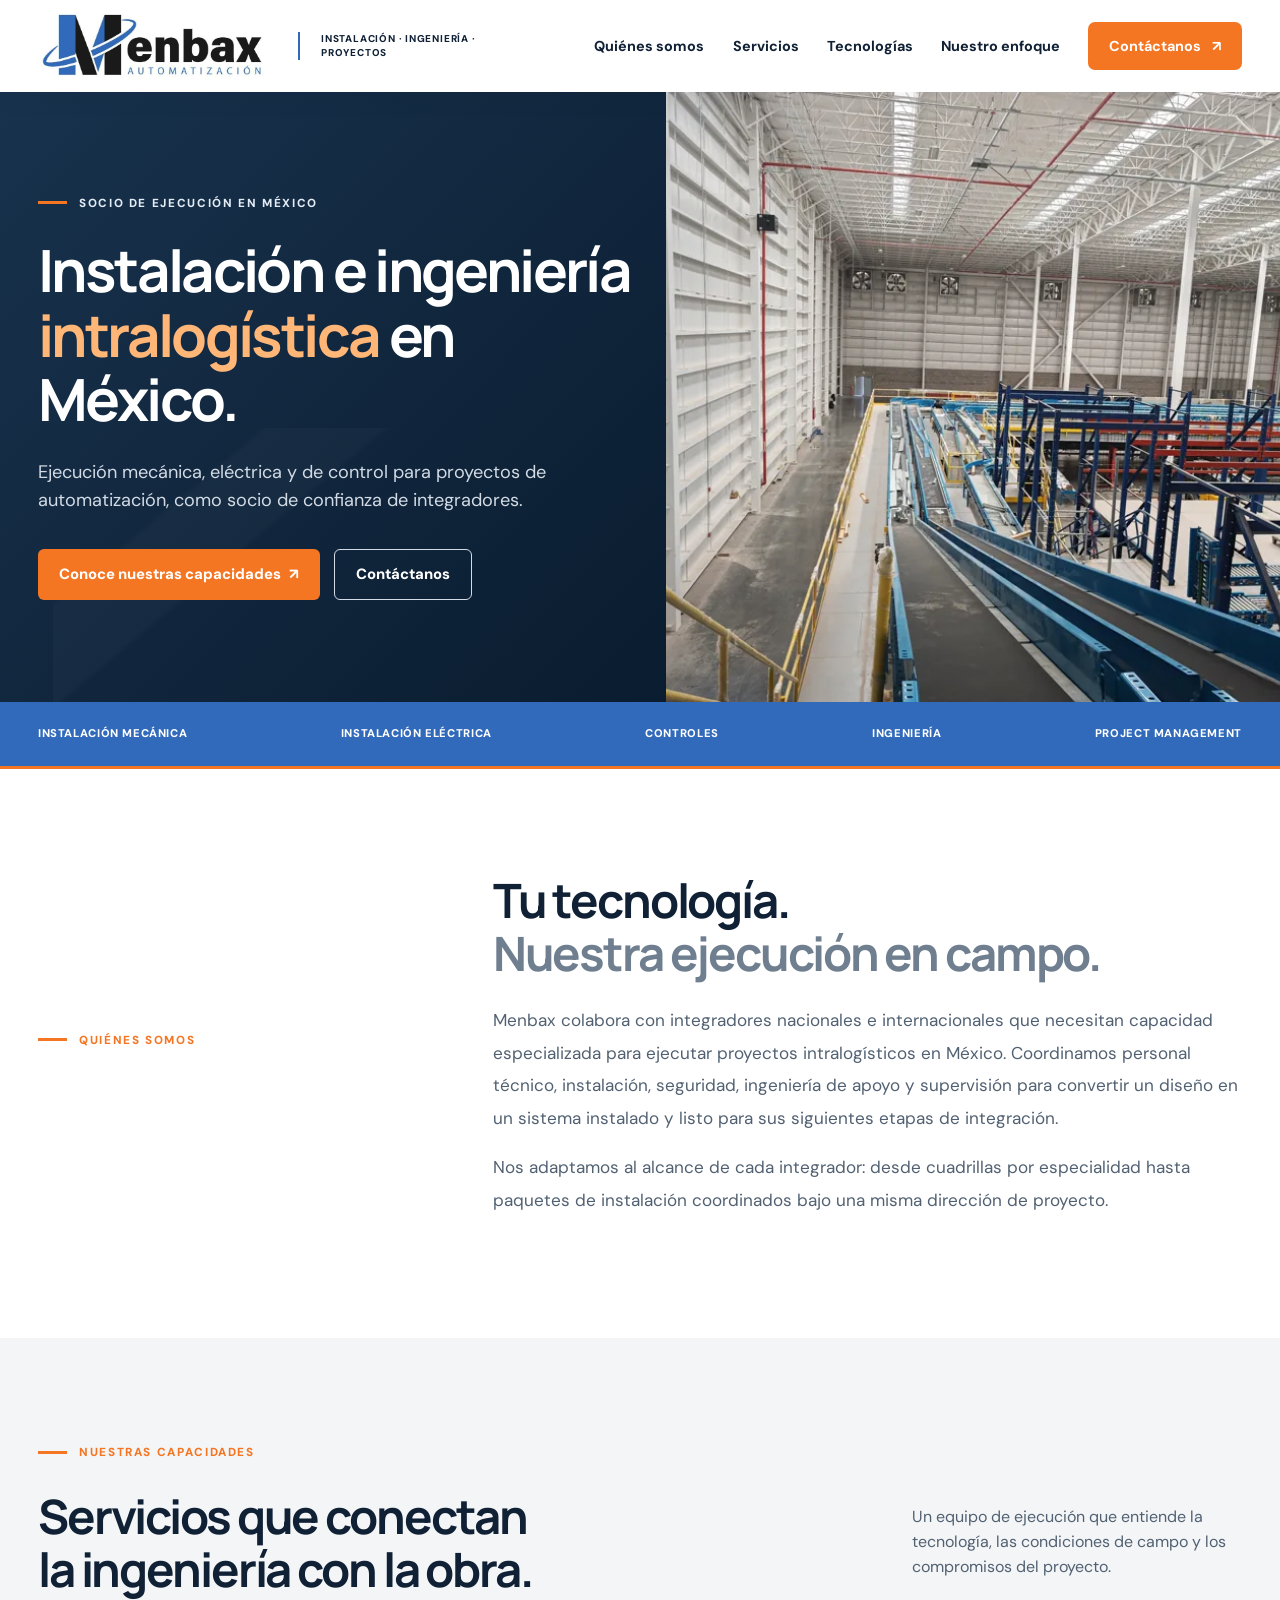
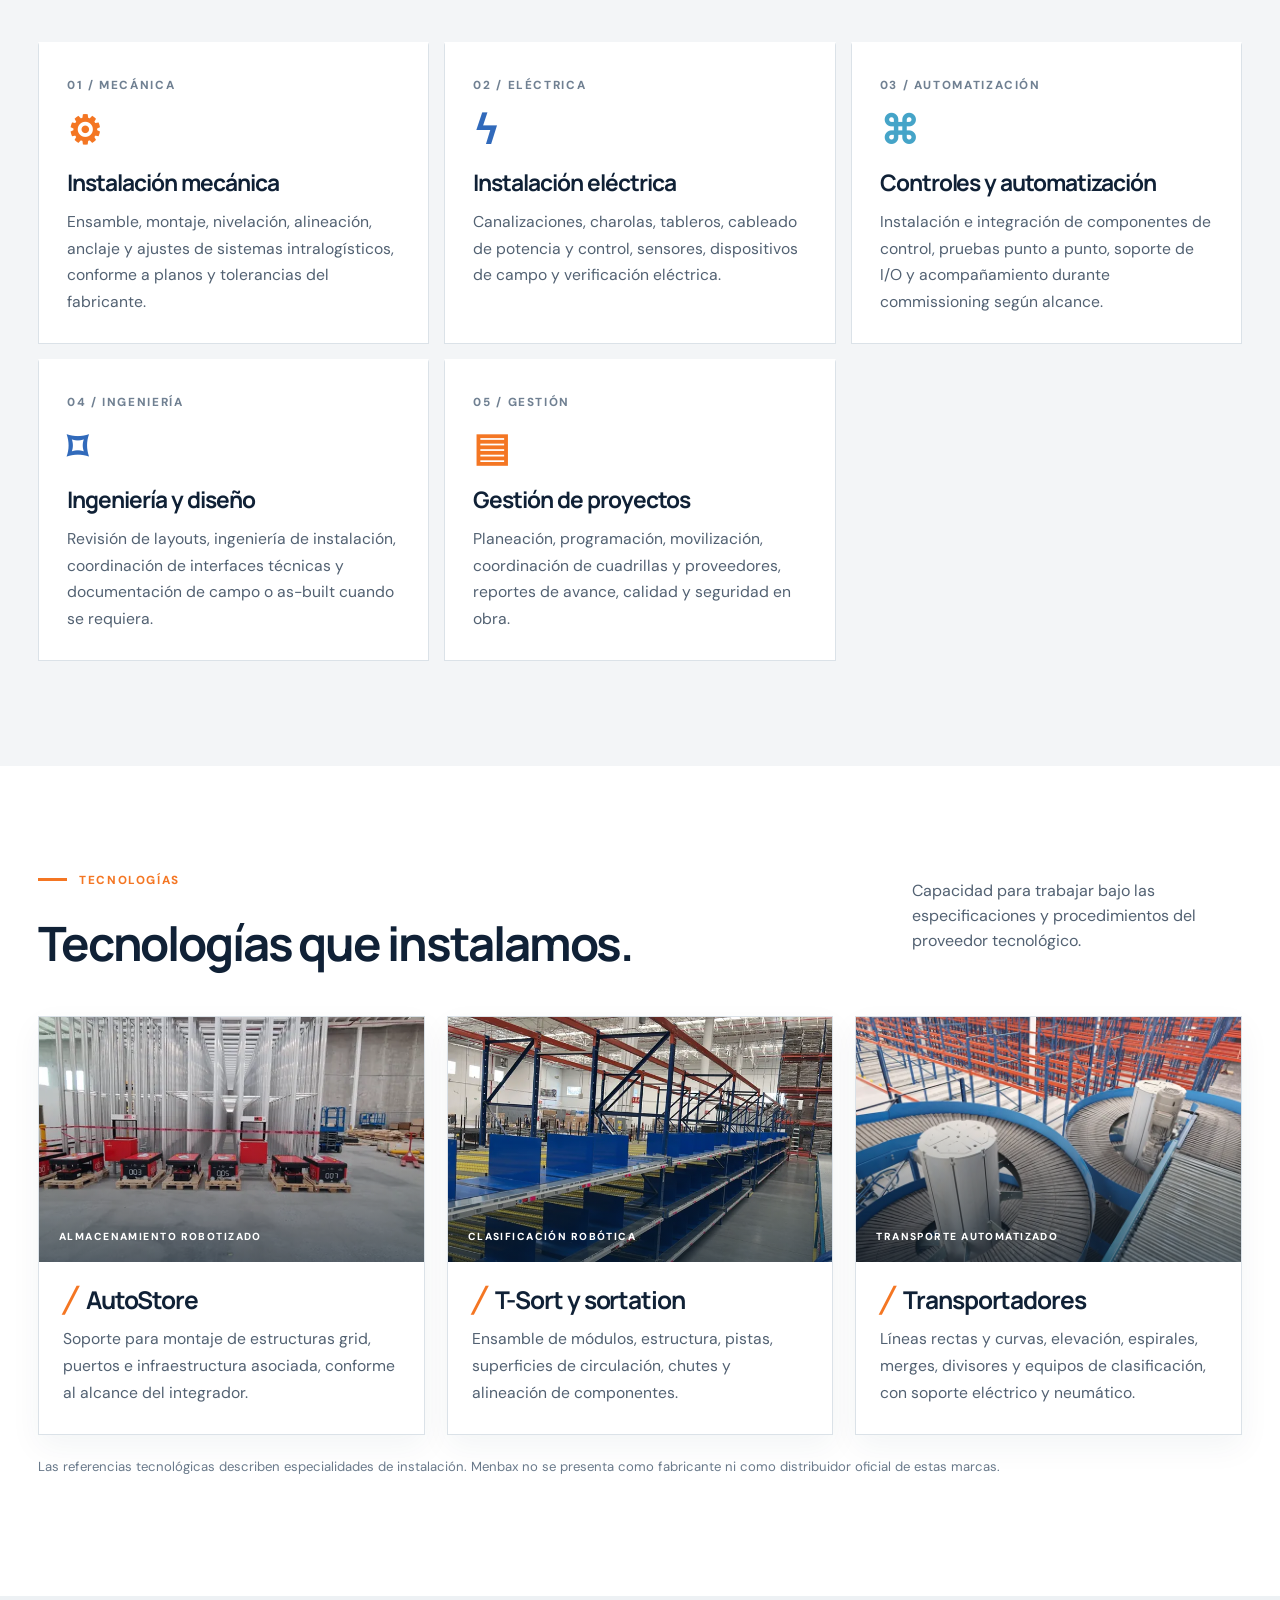
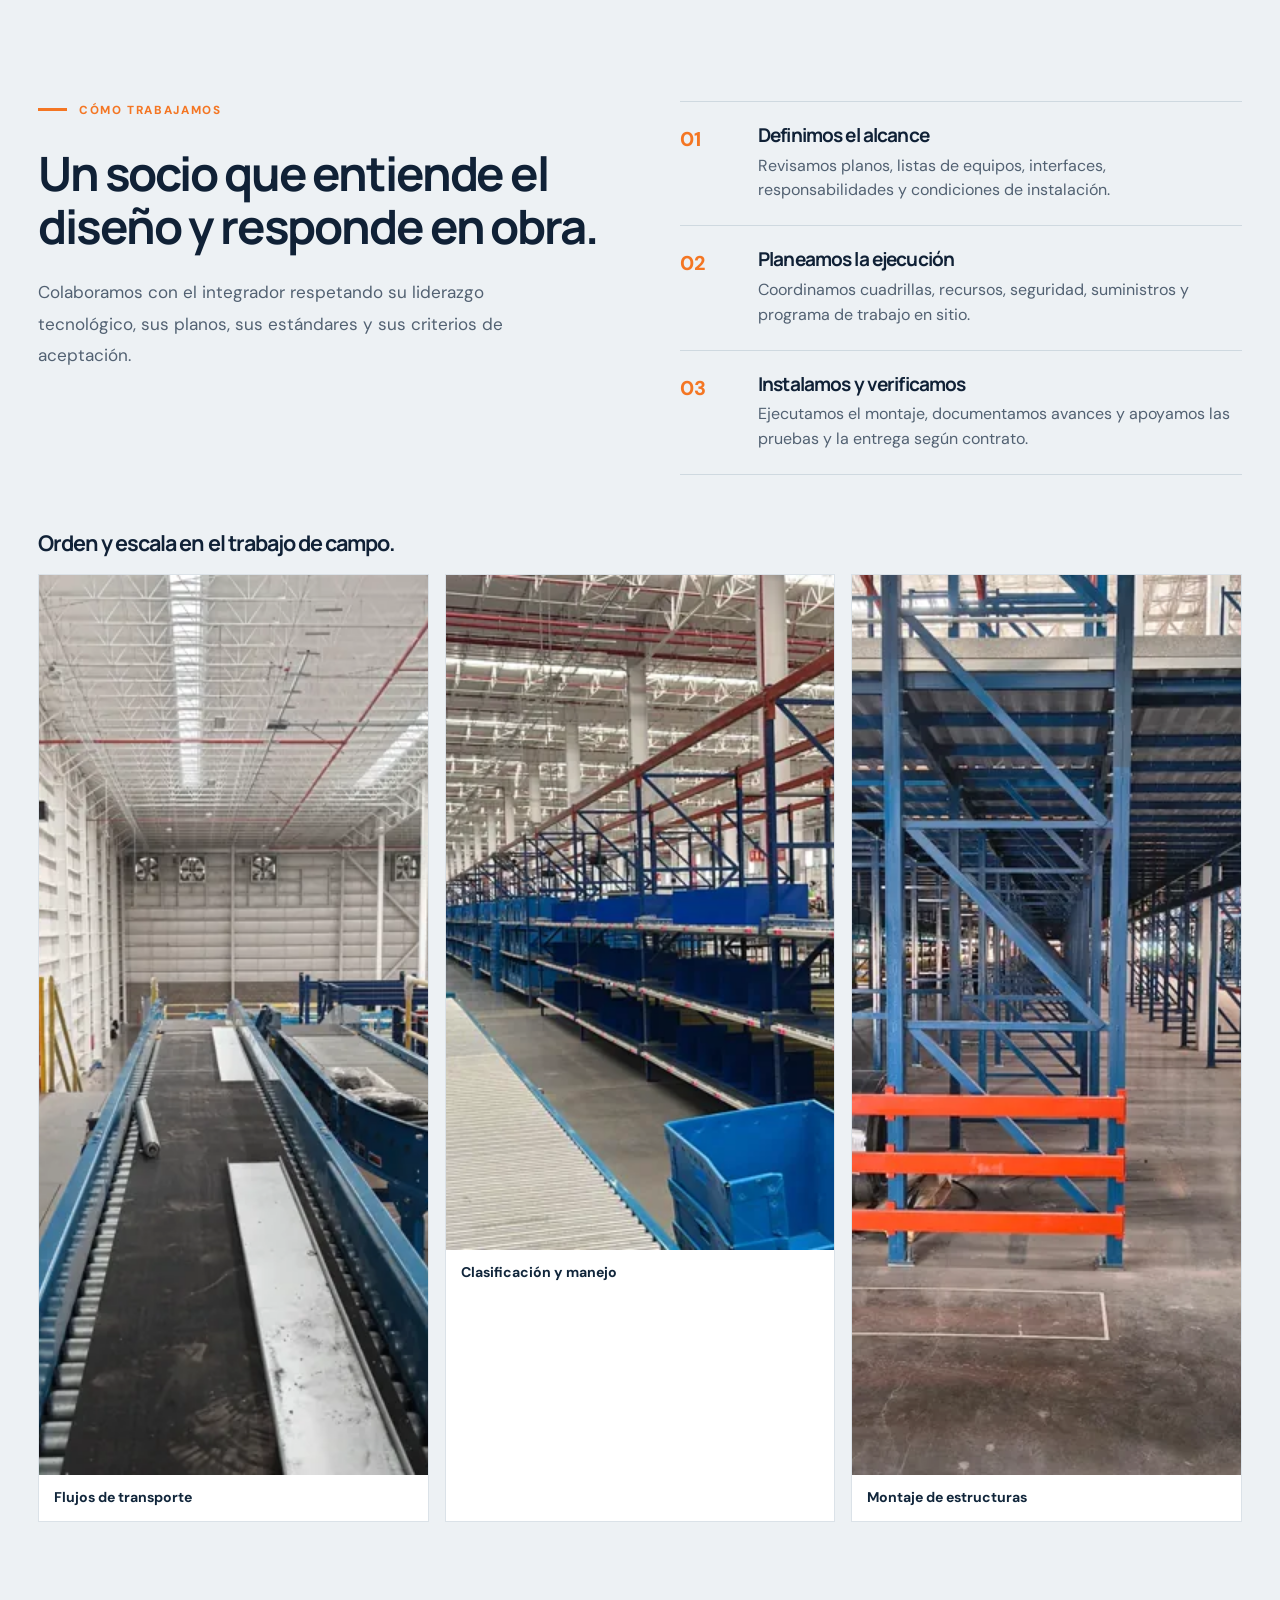
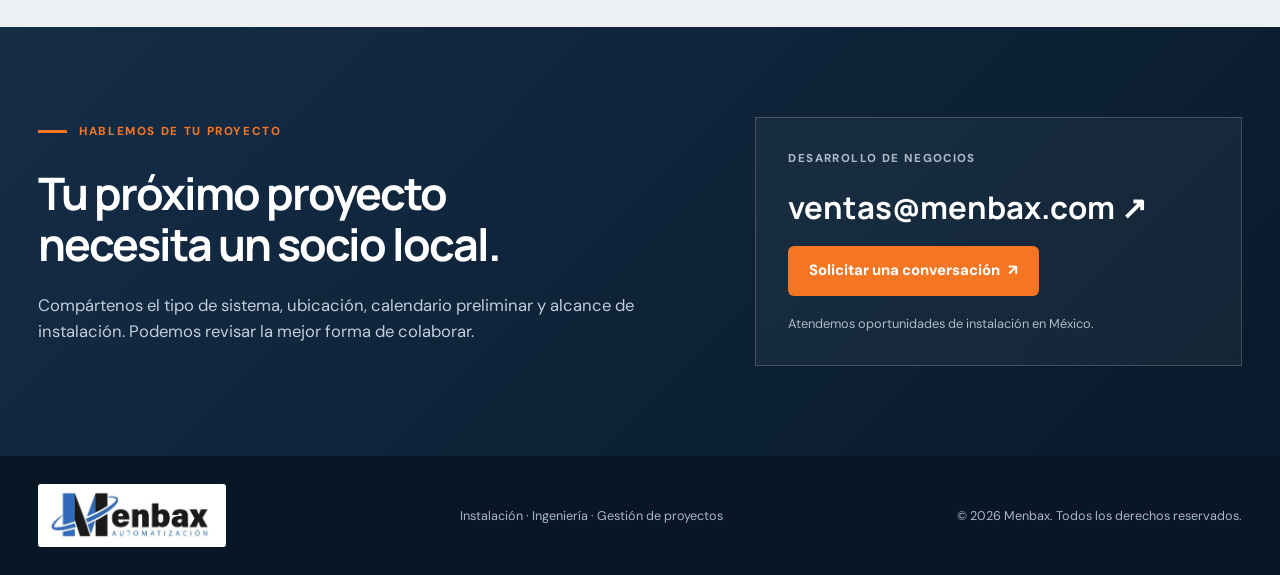
==== index.html @ b586c632 "Sitio Menbax V1 (desde vaisork/Menbax PR #4, 6549be9) Co-Authored-By: Claude Opus 5.5 <noreply@anthr" ====
<!doctype html>
<html lang="es-MX">
<head>
  <meta charset="utf-8">
  <meta name="viewport" content="width=device-width,initial-scale=1">
  <meta name="theme-color" content="#11263B">
  <meta name="description" content="Menbax: instalaciones mecánicas, eléctricas y de control para integradores intralogísticos en México. Soporte de ingeniería y gestión de proyectos.">
  <meta property="og:type" content="website">
  <meta property="og:title" content="Menbax | Instalación e ingeniería intralogística en México">
  <meta property="og:description" content="Socio local de ejecución para integradores de automatización de almacenes.">
  <title>Menbax | Instalación e ingeniería intralogística</title>
  <link rel="stylesheet" href="styles.css">
  <link rel="icon" href="assets/logo-menbax-original.jpg" type="image/jpeg">
  <script src="app.js" defer></script>
</head>
<body>
  <a class="skip" href="#contenido">Ir al contenido</a>
  <header class="site-header">
    <div class="container header-row">
      <a class="brand" href="#inicio" aria-label="Menbax Automatización, inicio"><img class="brand-image" src="assets/logo-menbax-original.jpg" alt="Menbax Automatización" width="698" height="219"><small>INSTALACIÓN · INGENIERÍA · PROYECTOS</small></a>
      <button type="button" class="menu-button" aria-expanded="false" aria-controls="nav" aria-label="Abrir menú"><span></span><span></span><span></span></button>
      <nav class="nav" id="nav" aria-label="Menú principal">
        <a href="#nosotros">Quiénes somos</a><a href="#servicios">Servicios</a><a href="#tecnologias">Tecnologías</a><a href="#metodo">Nuestro enfoque</a><a href="#contacto" class="nav-cta">Contáctanos <span aria-hidden="true">↗</span></a>
      </nav>
    </div>
  </header>

  <main id="contenido">
    <section class="hero" id="inicio" aria-labelledby="hero-title">
      <div class="hero-left">
        <div class="hero-copy">
          <p class="eyebrow"><span class="eyebrow-line"></span> SOCIO DE EJECUCIÓN EN MÉXICO</p>
          <h1 id="hero-title">Instalación e ingeniería <em>intralogística</em> en México.</h1>
          <p class="lead">Ejecución mecánica, eléctrica y de control para proyectos de automatización, como socio de confianza de integradores.</p>
          <div class="hero-actions">
            <a class="button button-orange" href="#servicios">Conoce nuestras capacidades <span aria-hidden="true">↗</span></a>
            <a class="button button-ghost" href="#contacto">Contáctanos</a>
          </div>
        </div>
      </div>
      <div class="hero-right">
        <picture>
          <source media="(max-width: 580px)" srcset="assets/fotos/hero-800.webp">
          <img class="hero-photo" src="assets/fotos/hero.webp" srcset="assets/fotos/hero-800.webp 800w, assets/fotos/hero.webp 1920w" sizes="(max-width: 820px) 100vw, 48vw" alt="Vista amplia de transportadores instalados en un almacén limpio y ordenado." width="1920" height="1440" fetchpriority="high">
        </picture>
      </div>
    </section>

    <section class="valuebar" aria-label="Especialidades principales"><div class="container">
      <span>INSTALACIÓN MECÁNICA</span><span>INSTALACIÓN ELÉCTRICA</span><span>CONTROLES</span><span>INGENIERÍA</span><span>PROJECT MANAGEMENT</span>
    </div></section>

    <section class="section intro" id="nosotros">
      <div class="container intro-grid">
        <div class="section-label"><span class="orange-dash"></span> QUIÉNES SOMOS</div>
        <div><h2>Tu tecnología.<br><span>Nuestra ejecución en campo.</span></h2><p>Menbax colabora con integradores nacionales e internacionales que necesitan capacidad especializada para ejecutar proyectos intralogísticos en México. Coordinamos personal técnico, instalación, seguridad, ingeniería de apoyo y supervisión para convertir un diseño en un sistema instalado y listo para sus siguientes etapas de integración.</p><p>Nos adaptamos al alcance de cada integrador: desde cuadrillas por especialidad hasta paquetes de instalación coordinados bajo una misma dirección de proyecto.</p></div>
      </div>
    </section>

    <section class="section services-section" id="servicios">
      <div class="container">
        <div class="section-heading"><div><p class="section-label"><span class="orange-dash"></span> NUESTRAS CAPACIDADES</p><h2>Servicios que conectan<br>la ingeniería con la obra.</h2></div><p>Un equipo de ejecución que entiende la tecnología, las condiciones de campo y los compromisos del proyecto.</p></div>
        <div class="service-grid">
          <article class="service"><span class="service-id">01 / MECÁNICA</span><span class="service-glyph" aria-hidden="true">⚙</span><h3>Instalación mecánica</h3><p>Ensamble, montaje, nivelación, alineación, anclaje y ajustes de sistemas intralogísticos, conforme a planos y tolerancias del fabricante.</p></article>
          <article class="service"><span class="service-id">02 / ELÉCTRICA</span><span class="service-glyph" aria-hidden="true">ϟ</span><h3>Instalación eléctrica</h3><p>Canalizaciones, charolas, tableros, cableado de potencia y control, sensores, dispositivos de campo y verificación eléctrica.</p></article>
          <article class="service"><span class="service-id">03 / AUTOMATIZACIÓN</span><span class="service-glyph" aria-hidden="true">⌘</span><h3>Controles y automatización</h3><p>Instalación e integración de componentes de control, pruebas punto a punto, soporte de I/O y acompañamiento durante commissioning según alcance.</p></article>
          <article class="service"><span class="service-id">04 / INGENIERÍA</span><span class="service-glyph" aria-hidden="true">⌑</span><h3>Ingeniería y diseño</h3><p>Revisión de layouts, ingeniería de instalación, coordinación de interfaces técnicas y documentación de campo o as-built cuando se requiera.</p></article>
          <article class="service"><span class="service-id">05 / GESTIÓN</span><span class="service-glyph" aria-hidden="true">▤</span><h3>Gestión de proyectos</h3><p>Planeación, programación, movilización, coordinación de cuadrillas y proveedores, reportes de avance, calidad y seguridad en obra.</p></article>
        </div>
      </div>
    </section>

    <section class="section tech-section" id="tecnologias">
      <div class="container">
        <div class="section-heading"><div><p class="section-label"><span class="orange-dash"></span> TECNOLOGÍAS</p><h2>Tecnologías que instalamos.</h2></div><p>Capacidad para trabajar bajo las especificaciones y procedimientos del proveedor tecnológico.</p></div>
        <div class="tech-grid">
          <article class="tech-card tech-storage"><div class="tech-image"><img class="tech-photo" src="assets/fotos/autostore.webp" srcset="assets/fotos/autostore-800.webp 800w, assets/fotos/autostore.webp 1200w" sizes="(max-width: 820px) 100vw, 33vw" alt="Robots rojos alineados sobre una rejilla de almacenamiento automatizado." width="1200" height="560" loading="lazy"><span class="tech-type">ALMACENAMIENTO ROBOTIZADO</span></div><div class="tech-content"><h3>AutoStore</h3><p>Soporte para montaje de estructuras grid, puertos e infraestructura asociada, conforme al alcance del integrador.</p></div></article>
          <article class="tech-card tech-sort"><div class="tech-image"><img class="tech-photo" src="assets/fotos/sortation.webp" srcset="assets/fotos/sortation-800.webp 800w, assets/fotos/sortation.webp 1200w" sizes="(max-width: 820px) 100vw, 33vw" alt="Sistema de clasificación y transportadores instalado en una nave amplia." width="1200" height="675" loading="lazy"><span class="tech-type">CLASIFICACIÓN ROBÓTICA</span></div><div class="tech-content"><h3>T-Sort y sortation</h3><p>Ensamble de módulos, estructura, pistas, superficies de circulación, chutes y alineación de componentes.</p></div></article>
          <article class="tech-card tech-conveyor"><div class="tech-image"><img class="tech-photo" src="assets/fotos/conveyors.webp" srcset="assets/fotos/conveyors-800.webp 800w, assets/fotos/conveyors.webp 1200w" sizes="(max-width: 820px) 100vw, 33vw" alt="Transportadores curvos y líneas de manejo de materiales bajo una estructura alta." width="1200" height="900" loading="lazy"><span class="tech-type">TRANSPORTE AUTOMATIZADO</span></div><div class="tech-content"><h3>Transportadores</h3><p>Líneas rectas y curvas, elevación, espirales, merges, divisores y equipos de clasificación, con soporte eléctrico y neumático.</p></div></article>
        </div>
        <p class="tech-note">Las referencias tecnológicas describen especialidades de instalación. Menbax no se presenta como fabricante ni como distribuidor oficial de estas marcas.</p>
      </div>
    </section>

    <section class="section method-section" id="metodo">
      <div class="container">
        <div class="method-grid">
        <div><p class="section-label"><span class="orange-dash"></span> CÓMO TRABAJAMOS</p><h2>Un socio que entiende el diseño y responde en obra.</h2><p>Colaboramos con el integrador respetando su liderazgo tecnológico, sus planos, sus estándares y sus criterios de aceptación.</p></div>
        <div class="method-steps">
          <div><span>01</span><div><h3>Definimos el alcance</h3><p>Revisamos planos, listas de equipos, interfaces, responsabilidades y condiciones de instalación.</p></div></div>
          <div><span>02</span><div><h3>Planeamos la ejecución</h3><p>Coordinamos cuadrillas, recursos, seguridad, suministros y programa de trabajo en sitio.</p></div></div>
          <div><span>03</span><div><h3>Instalamos y verificamos</h3><p>Ejecutamos el montaje, documentamos avances y apoyamos las pruebas y la entrega según contrato.</p></div></div>
        </div>
        </div>
        <div class="field-gallery">
          <h3>Orden y escala en el trabajo de campo.</h3>
          <div class="field-gallery-grid">
            <figure><img src="assets/fotos/campo-transportadores.webp" srcset="assets/fotos/campo-transportadores-800.webp 800w, assets/fotos/campo-transportadores.webp 1200w" sizes="(max-width: 580px) 100vw, 33vw" alt="Líneas paralelas de transportadores recorren una nave industrial amplia." width="1200" height="900" loading="lazy"><figcaption>Flujos de transporte</figcaption></figure>
            <figure><img src="assets/fotos/campo-clasificacion.webp" srcset="assets/fotos/campo-clasificacion-800.webp 800w, assets/fotos/campo-clasificacion.webp 1200w" sizes="(max-width: 580px) 100vw, 33vw" alt="Vista elevada de transportadores y estructuras metálicas ordenadas en una nave amplia." width="1200" height="675" loading="lazy"><figcaption>Clasificación y manejo</figcaption></figure>
            <figure><img src="assets/fotos/campo-estructuras.webp" srcset="assets/fotos/campo-estructuras-800.webp 800w, assets/fotos/campo-estructuras.webp 1200w" sizes="(max-width: 580px) 100vw, 33vw" alt="Estructuras metálicas alineadas para un sistema de transporte automatizado." width="1200" height="900" loading="lazy"><figcaption>Montaje de estructuras</figcaption></figure>
          </div>
        </div>
      </div>
    </section>

    <section class="contact-section" id="contacto">
      <div class="container contact-grid"><div><p class="section-label contact-label"><span class="orange-dash"></span> HABLEMOS DE TU PROYECTO</p><h2>Tu próximo proyecto<br>necesita un socio local.</h2><p>Compártenos el tipo de sistema, ubicación, calendario preliminar y alcance de instalación. Podemos revisar la mejor forma de colaborar.</p></div><div class="contact-box"><span>DESARROLLO DE NEGOCIOS</span><a class="contact-email" href="mailto:ventas@menbax.com?subject=Solicitud%20de%20instalaci%C3%B3n%20intralog%C3%ADstica">ventas@menbax.com <span aria-hidden="true">↗</span></a><a class="button button-orange" href="mailto:ventas@menbax.com?subject=Solicitud%20de%20cotizaci%C3%B3n%20Menbax">Solicitar una conversación <span aria-hidden="true">↗</span></a><small>Atendemos oportunidades de instalación en México.</small></div></div>
    </section>
  </main>
  <footer class="site-footer"><div class="container footer-layout"><a class="footer-brand" href="#inicio" aria-label="Menbax Automatización, volver al inicio"><img src="assets/logo-menbax-original.jpg" alt="Menbax Automatización" width="698" height="219"></a><p>Instalación · Ingeniería · Gestión de proyectos</p><span>© <span id="year">2026</span> Menbax. Todos los derechos reservados.</span></div></footer>
</body>
</html>
---- styles.css ----
@import url('https://fonts.googleapis.com/css2?family=DM+Sans:wght@400;500;600;700;800&family=Manrope:wght@400;500;600;700;800&display=swap');
:root{--navy:#11263b;--navy2:#172f48;--deep:#0a1a2a;--accent:#F47623;--accent-light:#FFB677;--brand-blue:#316ABB;--cyan:#45A4C8;--steel:#8C9FB0;--ink:#102136;--muted:#526172;--line:#dbe2e8;--paper:#fff;--off:#f3f5f7;--max:1250px}
*{box-sizing:border-box}html{scroll-behavior:smooth;scroll-padding-top:86px}body{margin:0;background:var(--paper);color:var(--ink);font-family:'DM Sans',Arial,sans-serif;line-height:1.55}button,a{font:inherit}a{color:inherit;text-decoration:none}button:focus-visible,a:focus-visible{outline:3px solid var(--accent);outline-offset:4px}h1,h2,h3,p{margin-top:0}h1,h2,h3{font-family:Manrope,'DM Sans',sans-serif;letter-spacing:-.045em}h2{font-size:clamp(2rem,3.7vw,3.5rem);line-height:1.12;margin-bottom:24px}h3{line-height:1.25}.container{width:min(var(--max),calc(100% - 76px));margin-inline:auto}.skip{position:absolute;top:-100px;left:12px;z-index:20;padding:12px;background:var(--paper)}.skip:focus{top:12px}.site-header{background:#fff;position:sticky;top:0;z-index:10;box-shadow:0 4px 28px #0f26360c}.header-row{min-height:92px;display:flex;align-items:center;gap:28px;justify-content:space-between}.brand{display:flex;align-items:center;gap:25px;white-space:nowrap}.brand-image{display:block;width:clamp(165px,19vw,235px);height:auto;object-fit:contain}.brand small{display:block;padding-left:21px;border-left:2px solid var(--brand-blue);font-size:.62rem;font-weight:800;letter-spacing:.08em;line-height:1.4;max-width:180px;white-space:normal}.nav{display:flex;align-items:center;gap:clamp(14px,2.2vw,30px);font-weight:700;font-size:.9rem}.nav>a:not(.nav-cta):hover{color:var(--brand-blue)}.nav-cta{padding:13px 21px;background:var(--accent);color:#fff;border-radius:7px;white-space:nowrap}.nav-cta:hover,.button-orange:hover{background:#d85d12}.nav-cta span,.button span{margin-left:8px}.menu-button{display:none}
.hero{display:grid;grid-template-columns:52% 48%;min-height:610px;background:var(--navy);overflow:hidden}.hero-left{background:linear-gradient(135deg,#18324d,#0a1c2f);color:#fff;display:flex;align-items:center;position:relative;z-index:1}.hero-left:after{content:"";position:absolute;left:8%;right:0;bottom:0;height:45%;background:linear-gradient(140deg,transparent 22%,#ffffff06 23% 35%,transparent 36%);pointer-events:none}.hero-copy{padding:70px max(38px,calc((100vw - var(--max))/2)) 70px max(38px,calc((100vw - var(--max))/2));padding-right:25px;max-width:750px;position:relative;z-index:2}.eyebrow,.section-label,.service-id,.small-caption,.tech-type{font-weight:800;letter-spacing:.14em;font-size:.73rem}.eyebrow{display:flex;align-items:center;gap:12px;color:#e4edf6}.eyebrow-line,.orange-dash{display:inline-block;vertical-align:middle;width:29px;height:3px;background:var(--accent);flex:none}.hero h1{font-size:clamp(2.5rem,4.55vw,5rem);line-height:1.11;max-width:750px;margin:26px 0}.hero h1 em{font-style:normal;color:var(--accent-light)}.lead{font-size:clamp(1.1rem,1.42vw,1.42rem);color:#d2dbe5;line-height:1.55;max-width:630px}.hero-actions{display:flex;flex-wrap:wrap;gap:14px;margin-top:35px}.button{display:inline-flex;justify-content:center;align-items:center;min-height:50px;border-radius:6px;padding:13px 21px;font-weight:800;font-size:.93rem;transition:background .15s,transform .15s}.button:hover{transform:translateY(-2px)}.button-orange{background:var(--accent);color:#fff}.button-ghost{border:1.5px solid #d2dbe6;color:#fff}.button-ghost:hover{background:#ffffff16}.hero-right{background:var(--navy);position:relative;min-height:510px;overflow:hidden}.hero-right picture{display:block;width:100%;height:100%;position:absolute;inset:0}.hero-photo{display:block;width:100%;height:100%;object-fit:cover;object-position:center}.hero-right:after{content:"";position:absolute;inset:0;background:linear-gradient(90deg,#11263b24,transparent 35%);pointer-events:none}
.valuebar{background:var(--brand-blue);color:#fff;border-bottom:3px solid var(--accent)}.valuebar .container{min-height:64px;display:flex;align-items:center;justify-content:space-between;flex-wrap:wrap;gap:10px 18px;padding:12px 0}.valuebar span{font-size:.7rem;font-weight:800;letter-spacing:.055em}.section{padding:105px 0}.intro-grid{display:grid;grid-template-columns:1fr 2fr;gap:80px}.section-label{display:flex;align-items:center;gap:12px;color:var(--accent);margin:0 0 28px}.intro h2 span{color:#6f7f90}.intro p{max-width:750px;font-size:1.07rem;color:var(--muted);line-height:1.9}.section-heading{display:flex;justify-content:space-between;align-items:end;gap:48px;margin-bottom:46px}.section-heading h2{margin-bottom:0}.section-heading>p{max-width:330px;color:var(--muted)}.services-section{background:var(--off)}.service-grid{display:grid;grid-template-columns:repeat(3,minmax(0,1fr));gap:15px}.service{position:relative;min-height:295px;padding:27px 28px;background:#fff;border:1px solid var(--line);border-top:3px solid transparent;transition:transform .18s,border-color .18s,box-shadow .18s}.service:hover{transform:translateY(-5px);border-top-color:var(--accent);box-shadow:0 18px 30px #09253d10}.service-id{color:#708092}.service-glyph{display:block;font-weight:700;color:var(--accent);font-size:2.45rem;margin:15px 0 18px;line-height:1}.service:nth-child(2n) .service-glyph{color:var(--brand-blue)}.service:nth-child(3) .service-glyph{color:var(--cyan)}.service h3{font-size:1.42rem;margin-bottom:12px}.service p,.tech-card p{color:var(--muted);font-size:.98rem;line-height:1.7;margin:0}.tech-grid{display:grid;grid-template-columns:repeat(3,minmax(0,1fr));gap:22px}.tech-card{background:#fff;border:1px solid var(--line);box-shadow:0 12px 30px #183c550d;overflow:hidden}.tech-image{height:245px;position:relative;overflow:hidden;background:#203a54}.tech-image:after{content:"";position:absolute;inset:0;background:linear-gradient(0deg,#071b2c94,transparent 65%)}.tech-type{position:absolute;z-index:3;bottom:17px;left:20px;color:#fff;font-size:.64rem}.tech-photo{display:block;width:100%;height:100%;object-fit:cover}.tech-content{padding:23px 24px 28px}.tech-content h3{font-size:1.53rem;margin-bottom:11px}.tech-content h3:before{content:'╱';color:var(--accent);font-weight:700;margin-right:10px}.tech-note{font-size:.82rem;color:#69798a;margin-top:22px}.method-section{background:#edf1f4}.method-grid{display:grid;grid-template-columns:1fr 1fr;gap:80px}.method-grid>div>p:not(.section-label){font-size:1.07rem;line-height:1.85;color:var(--muted);max-width:475px}.method-steps{border-top:1px solid #cfd9e0}.method-steps>div{display:grid;grid-template-columns:58px 1fr;gap:20px;padding:22px 0;border-bottom:1px solid #cfd9e0}.method-steps span{color:var(--accent);font-weight:800;font-size:1.25rem}.method-steps h3{margin:0 0 6px;font-size:1.19rem}.method-steps p{margin:0;color:var(--muted)}.contact-section{background:linear-gradient(135deg,#152d47,#081a2b);color:#fff;padding:90px 0}.contact-grid{display:grid;grid-template-columns:1.3fr 1fr;align-items:center;gap:85px}.contact-section h2{font-size:clamp(2.2rem,3.5vw,3.45rem)}.contact-section p:not(.section-label){color:#bfceda;max-width:600px;font-size:1.04rem}.contact-box{display:grid;gap:18px;padding:32px;background:#ffffff0b;border:1px solid #ffffff30}.contact-box>span{color:#acbac8;font-size:.72rem;letter-spacing:.12em;font-weight:800}.contact-email{font:700 clamp(1.2rem,2.5vw,1.95rem) Manrope,Arial,sans-serif;overflow-wrap:anywhere}.contact-email:hover{color:var(--accent-light)}.contact-box .button{justify-self:start}.contact-box>small{font-size:.8rem;color:#aebbc8}.site-footer{background:#081725;color:#a9b9c7;padding:28px 0}.footer-layout{display:flex;align-items:center;gap:25px;flex-wrap:wrap;justify-content:space-between}.footer-brand{display:block;background:#fff;padding:5px 10px;border-radius:3px}.footer-brand img{display:block;width:168px;height:auto}.footer-layout p,.footer-layout>span{font-size:.79rem;margin:0}
@media(max-width:1100px){.brand small{display:none}.hero{grid-template-columns:55% 45%}.hero-copy{padding-left:38px}.service-grid{grid-template-columns:repeat(2,minmax(0,1fr))}.tech-grid{gap:12px}.nav{gap:14px}.nav a{font-size:.84rem}}
@media(max-width:820px){.container{width:min(var(--max),calc(100% - 38px))}.header-row{min-height:72px}.menu-button{display:flex;flex-direction:column;justify-content:center;gap:5px;border:0;background:transparent;cursor:pointer;padding:13px}.menu-button span{display:block;width:24px;height:2px;background:var(--navy)}.nav{display:none;position:absolute;left:0;right:0;top:72px;background:#fff;padding:16px 19px 24px;box-shadow:0 15px 25px #12293c15;flex-direction:column;align-items:stretch}.nav.open{display:flex}.nav a{font-size:1rem;padding:10px 0}.nav-cta{text-align:center;padding:14px!important}.hero{grid-template-columns:1fr}.hero-left{min-height:490px}.hero-copy{padding:67px 24px 70px max(20px,calc((100vw - 720px)/2))}.hero h1{font-size:clamp(2.4rem,7vw,4rem)}.hero-right{min-height:390px}.valuebar .container{justify-content:center;gap:7px 22px}.valuebar span{font-size:.63rem}.section{padding:75px 0}.intro-grid,.method-grid,.contact-grid{grid-template-columns:1fr;gap:28px}.intro-grid .section-label{margin-bottom:0}.section-heading{display:block}.section-heading>p{margin-top:20px}.tech-grid{grid-template-columns:1fr 1fr}.contact-section{padding:70px 0}}
@media(max-width:580px){.hero-left{min-height:0}.hero-copy{padding:58px 19px 65px}.hero h1{font-size:2.5rem}.lead{font-size:1.05rem}.hero-actions{flex-direction:column;align-items:stretch}.button{text-align:center}.hero-right{min-height:295px}.valuebar span{font-size:.58rem}.service-grid,.tech-grid{grid-template-columns:1fr}.service{min-height:0}.section-heading h2,.intro h2,.method-grid h2{font-size:2.1rem}.contact-box{padding:22px}.footer-layout{gap:10px}.footer-layout p{width:100%}}
@media(prefers-reduced-motion:reduce){html{scroll-behavior:auto}*,*:before,*:after{animation-duration:.01ms!important;transition-duration:.01ms!important}}

/* Paleta Menbax V1: logotipo azul/negro; naranja de alto contraste como acento comercial. Azul técnico y cian son secundarios, no sustituyen la marca. */

.field-gallery{margin-top:54px}.field-gallery>h3{font-size:1.35rem;margin-bottom:18px}.field-gallery-grid{display:grid;grid-template-columns:repeat(3,minmax(0,1fr));gap:16px}.field-gallery figure{margin:0;background:#fff;border:1px solid var(--line)}.field-gallery img{display:block;width:100%;aspect-ratio:4/3;object-fit:cover}.field-gallery figcaption{padding:12px 15px;color:var(--navy);font-weight:700;font-size:.88rem}
@media(max-width:820px){.hero-right{min-height:390px}.field-gallery-grid{gap:12px}}
@media(max-width:580px){.field-gallery{margin-top:38px}.field-gallery-grid{grid-template-columns:1fr}.field-gallery img{aspect-ratio:16/10}}
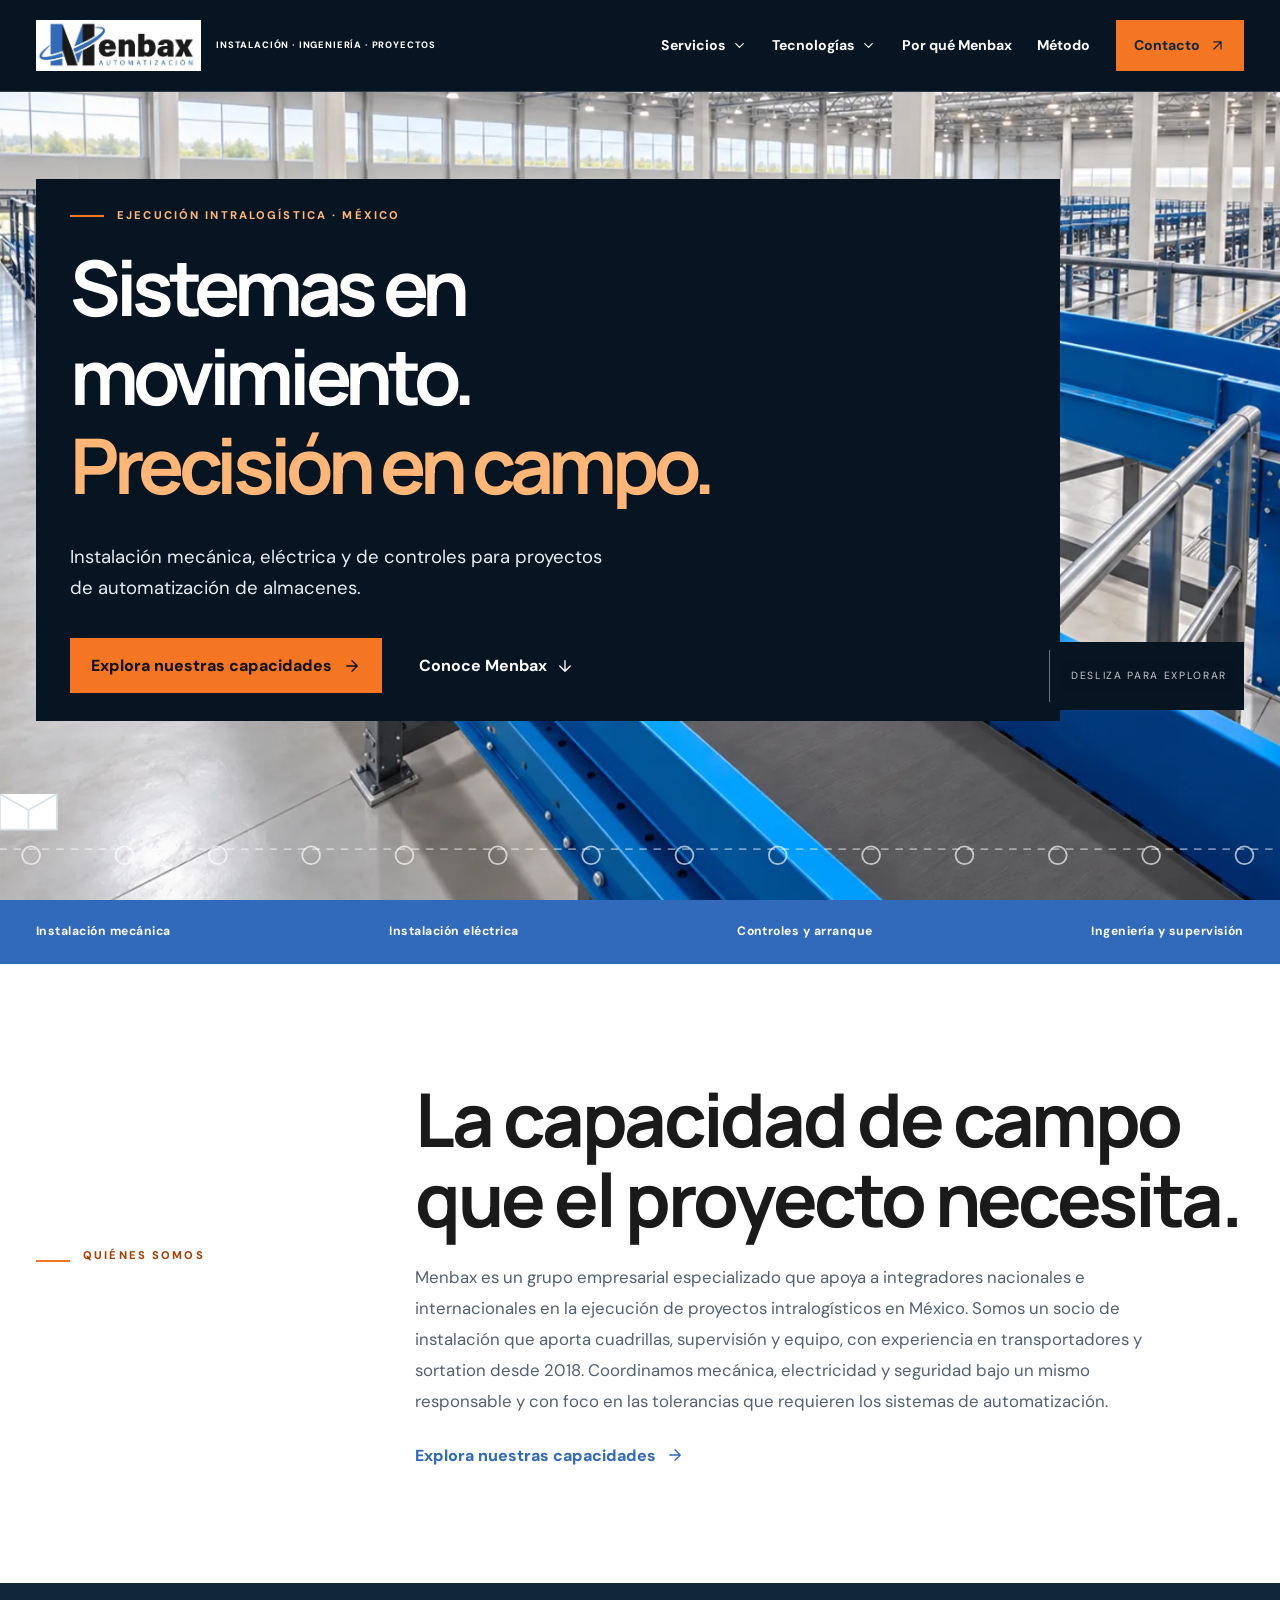
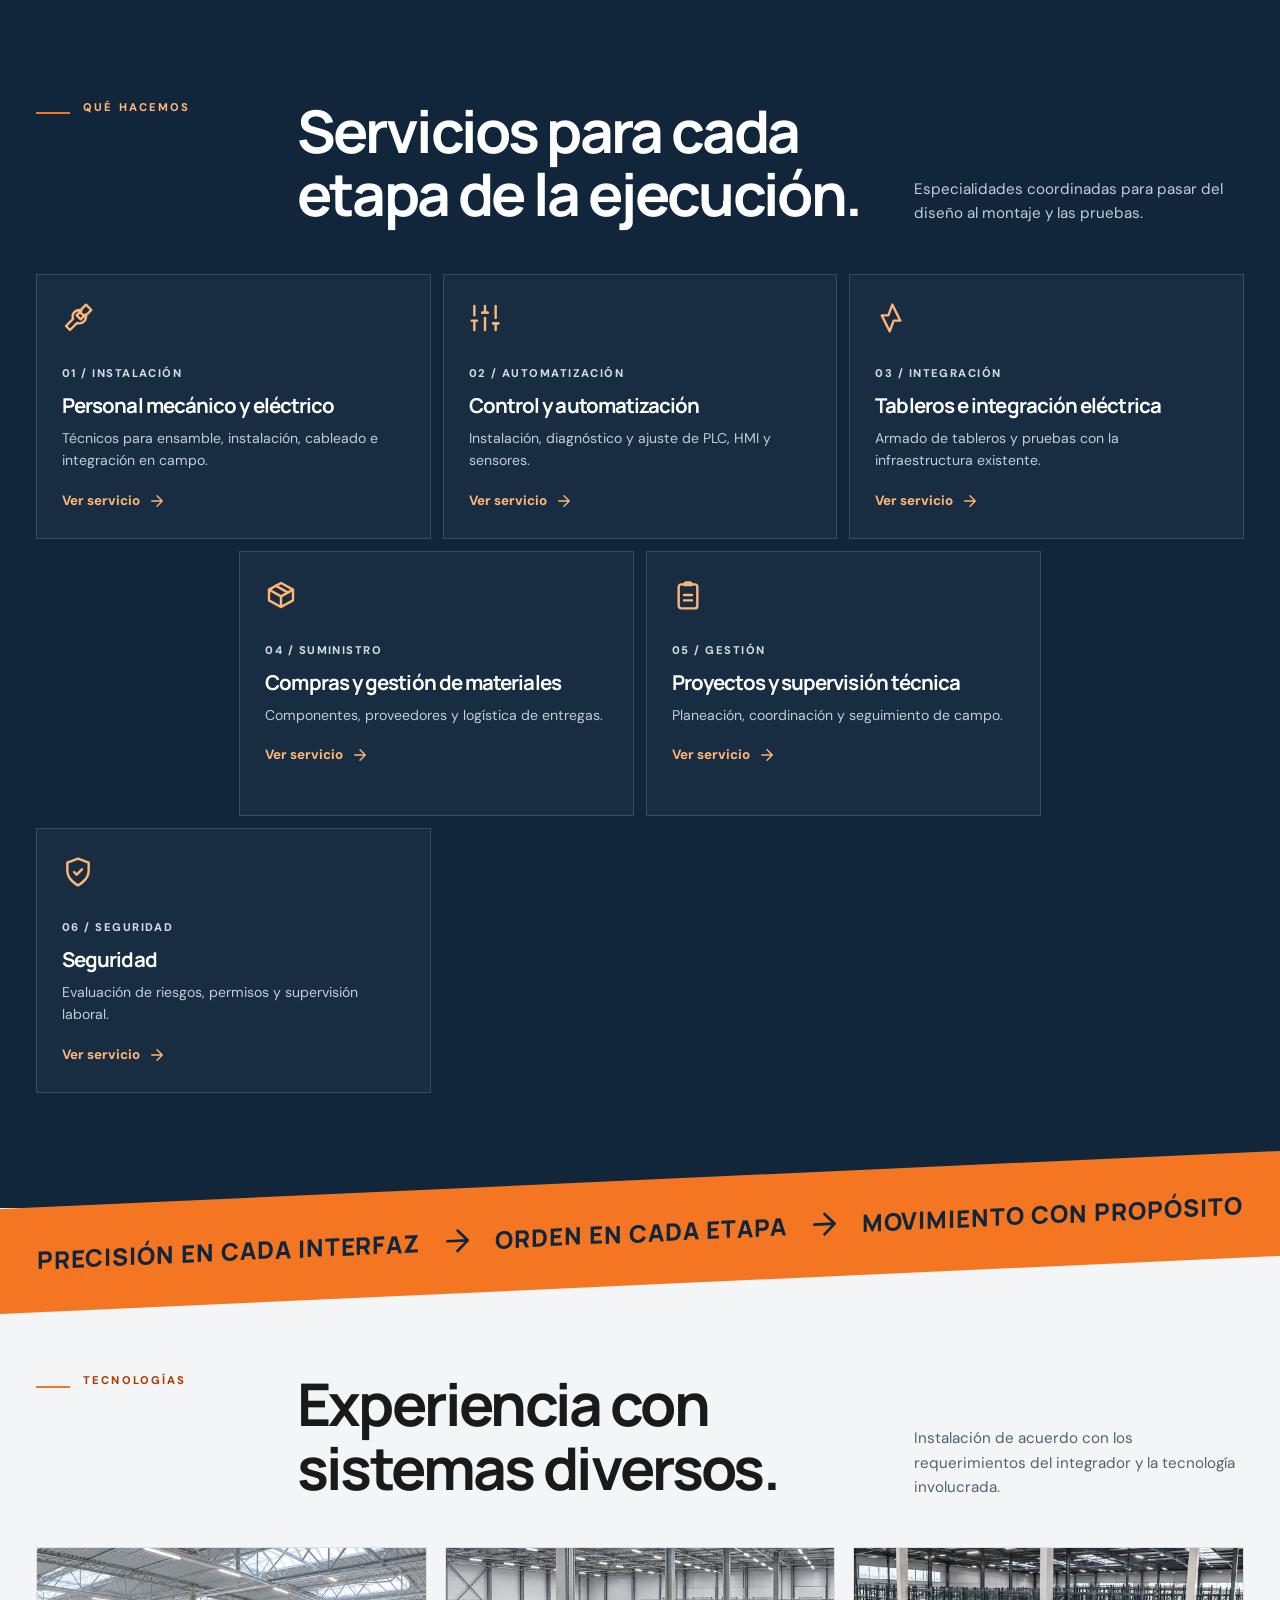
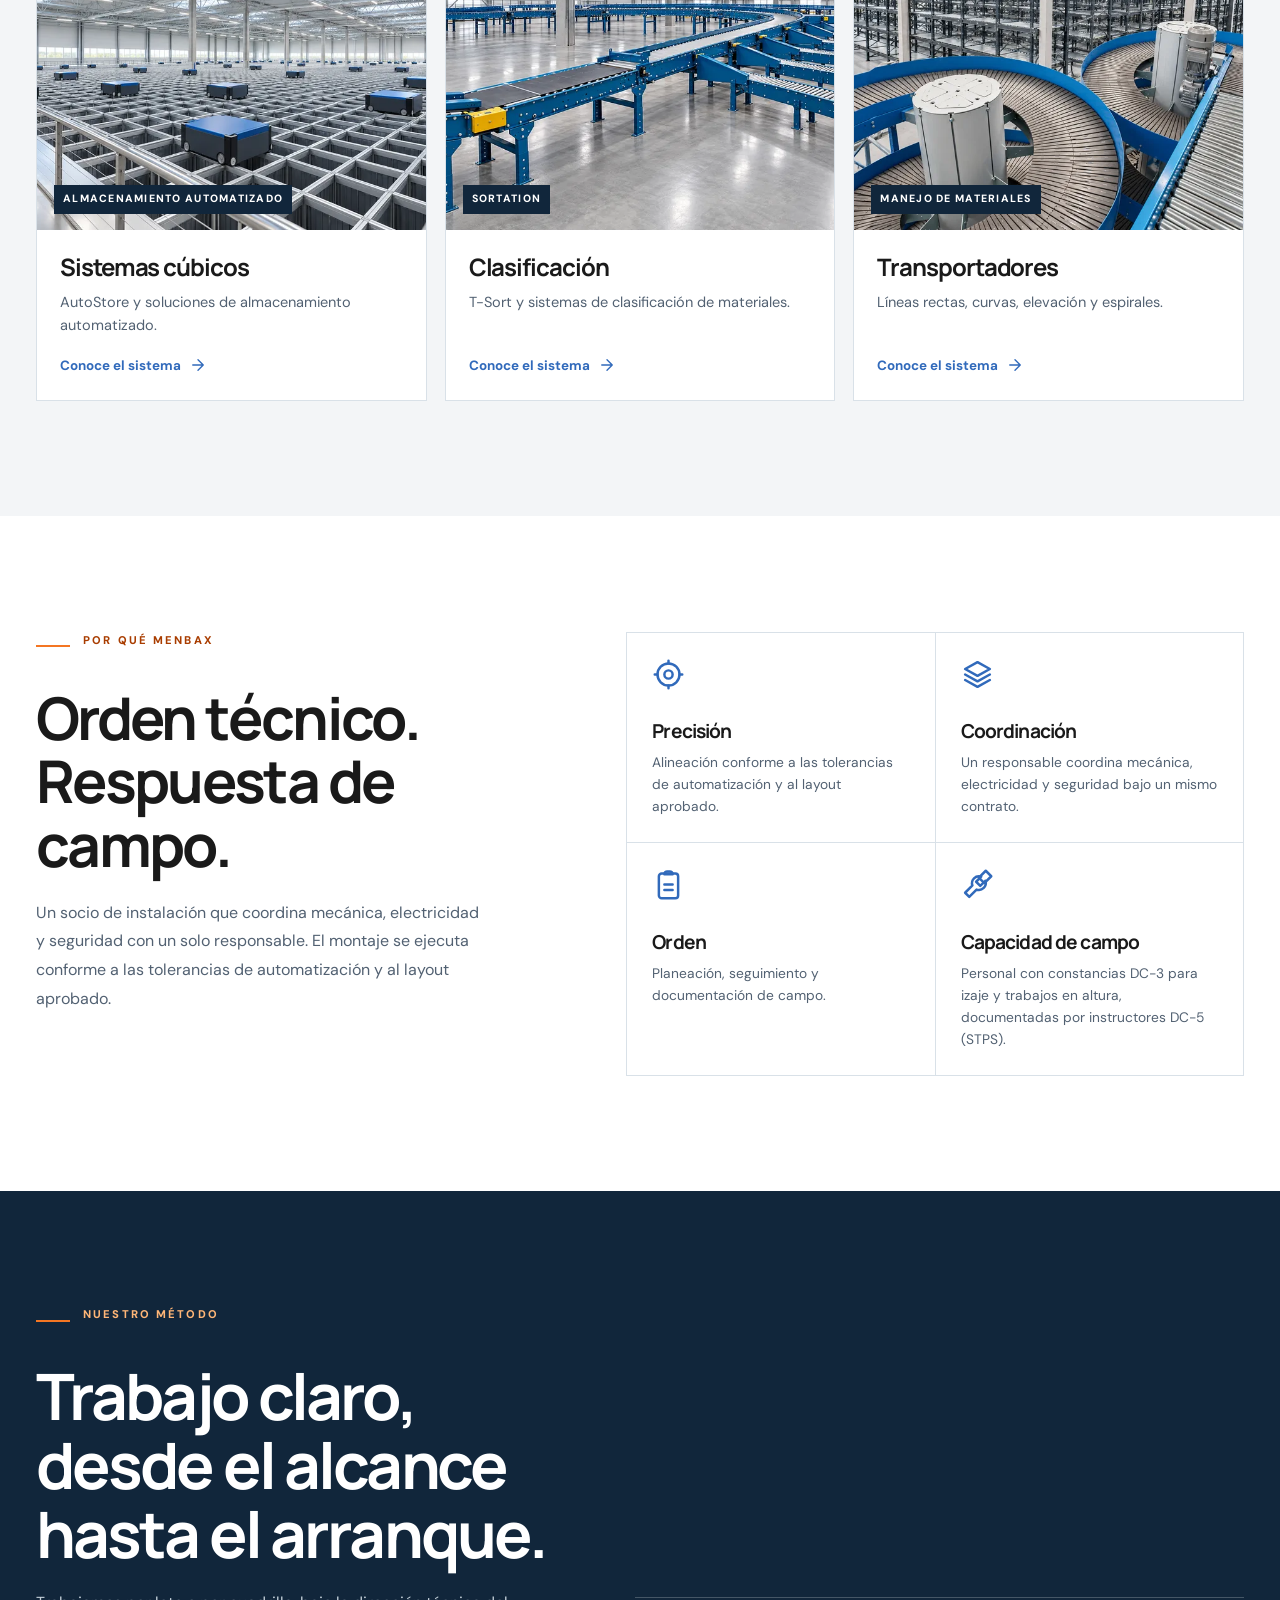
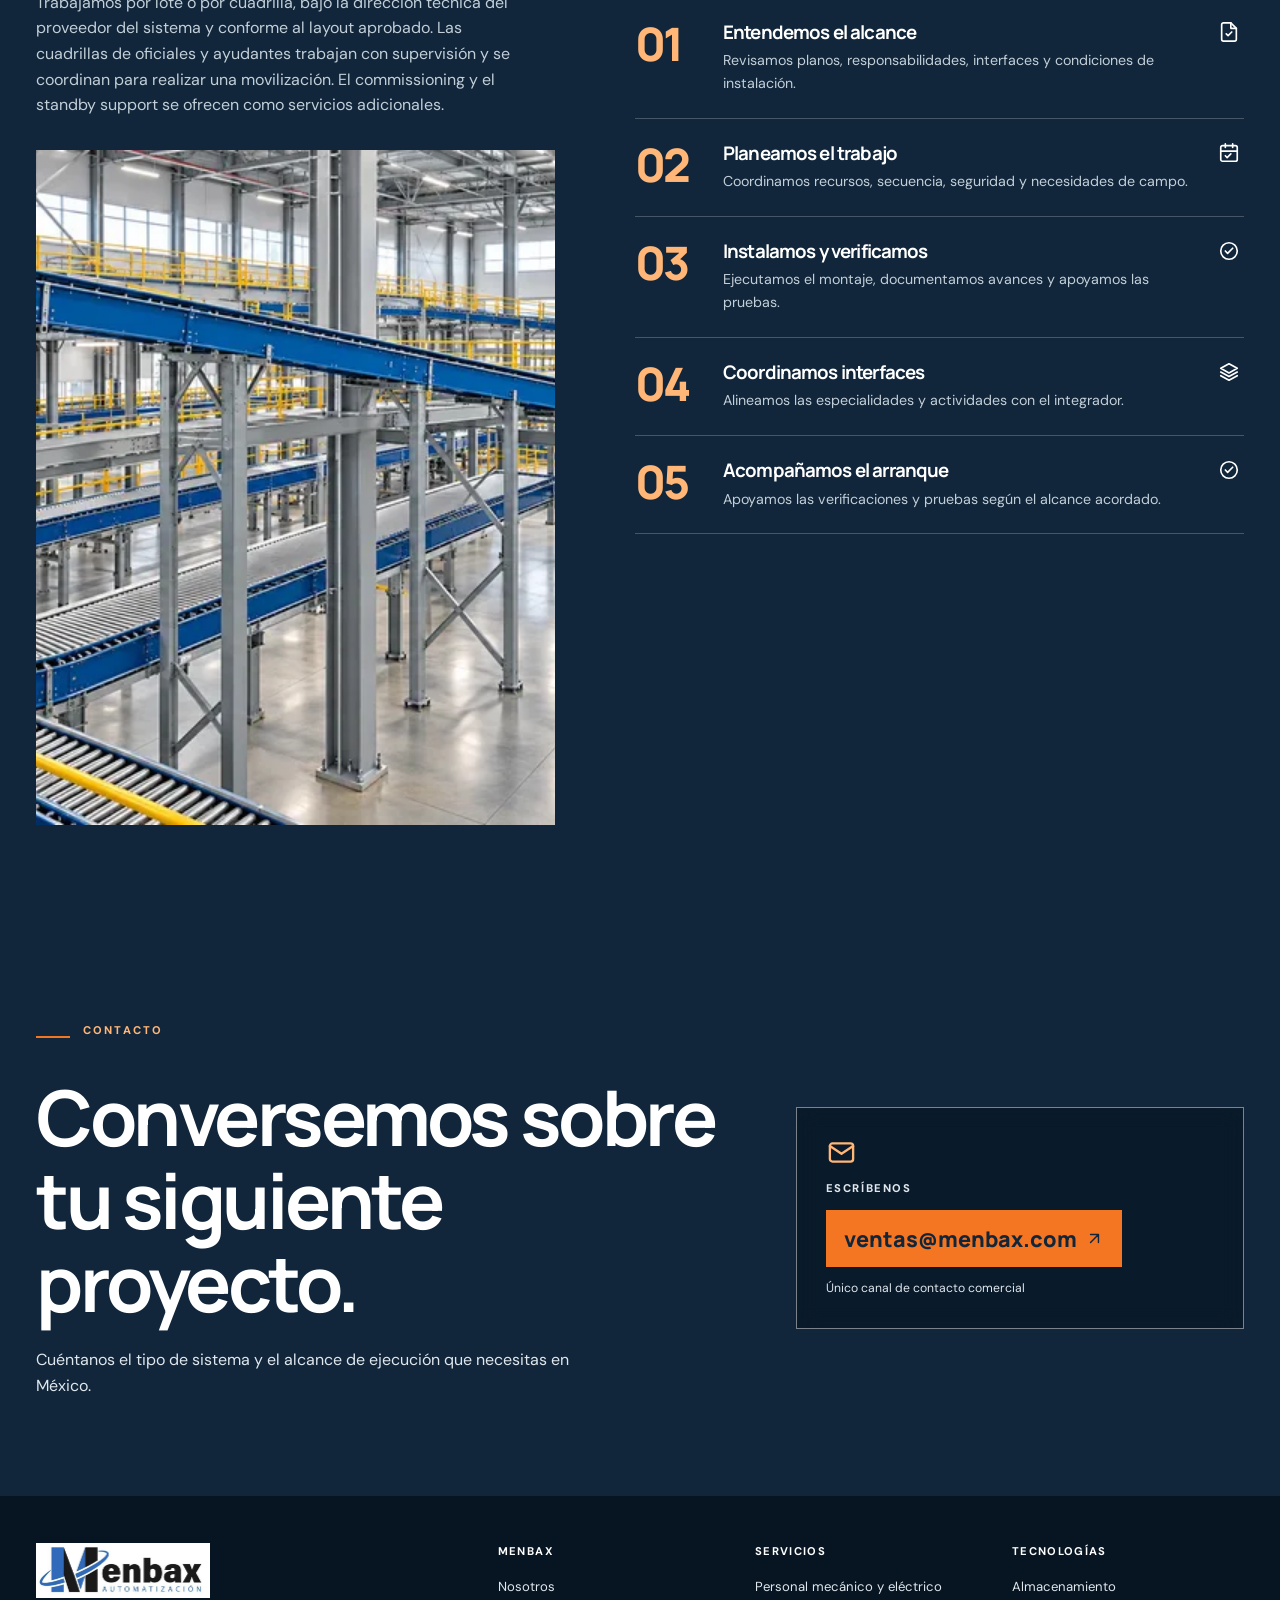
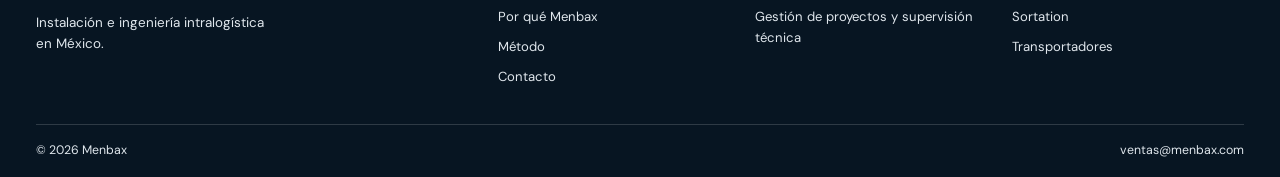
==== commit 4e525fce: "Sitio Menbax V4 (desde vaisork/Menbax PR #4, 2efe6ef) Co-Authored-By: Claude Opus 5.5 <noreply@anthr" ====
--- a/index.html
+++ b/index.html
@@ -4,109 +4,45 @@
   <meta charset="utf-8">
   <meta name="viewport" content="width=device-width,initial-scale=1">
   <meta name="theme-color" content="#11263B">
-  <meta name="description" content="Menbax: instalaciones mecánicas, eléctricas y de control para integradores intralogísticos en México. Soporte de ingeniería y gestión de proyectos.">
-  <meta property="og:type" content="website">
-  <meta property="og:title" content="Menbax | Instalación e ingeniería intralogística en México">
-  <meta property="og:description" content="Socio local de ejecución para integradores de automatización de almacenes.">
-  <title>Menbax | Instalación e ingeniería intralogística</title>
+  <meta name="description" content="Instalación mecánica, eléctrica y de control para sistemas intralogísticos. Ingeniería y gestión de proyectos en México.">
+  <title>Menbax | Ejecución intralogística en México</title>
   <link rel="stylesheet" href="styles.css">
-  <link rel="icon" href="assets/logo-menbax-original.jpg" type="image/jpeg">
+  <link rel="icon" href="assets/favicon.svg" type="image/svg+xml">
   <script src="app.js" defer></script>
 </head>
 <body>
   <a class="skip" href="#contenido">Ir al contenido</a>
-  <header class="site-header">
-    <div class="container header-row">
-      <a class="brand" href="#inicio" aria-label="Menbax Automatización, inicio"><img class="brand-image" src="assets/logo-menbax-original.jpg" alt="Menbax Automatización" width="698" height="219"><small>INSTALACIÓN · INGENIERÍA · PROYECTOS</small></a>
-      <button type="button" class="menu-button" aria-expanded="false" aria-controls="nav" aria-label="Abrir menú"><span></span><span></span><span></span></button>
-      <nav class="nav" id="nav" aria-label="Menú principal">
-        <a href="#nosotros">Quiénes somos</a><a href="#servicios">Servicios</a><a href="#tecnologias">Tecnologías</a><a href="#metodo">Nuestro enfoque</a><a href="#contacto" class="nav-cta">Contáctanos <span aria-hidden="true">↗</span></a>
-      </nav>
-    </div>
-  </header>
-
+  <header class="site-header"><div class="container header-row">
+    <a class="brand" href="index.html" aria-label="Menbax, inicio"><img src="assets/logo-menbax-original.jpg" alt="Menbax Automatización" width="698" height="219"><span>INSTALACIÓN · INGENIERÍA · PROYECTOS</span></a>
+    <button class="menu-button" type="button" aria-expanded="false" aria-controls="nav" aria-label="Abrir menú"><i></i><i></i><i></i></button>
+    <nav class="nav" id="nav" aria-label="Navegación principal"><div class="nav-group"><button class="nav-trigger" aria-expanded="false" aria-controls="servicios-menu">Servicios <svg aria-hidden="true"><use href="assets/icons.svg#chevron-down"></use></svg></button><div class="dropdown" id="servicios-menu" role="group" hidden><a href="servicios.html#instalacion-mecanica">Personal mecánico y eléctrico</a><a href="servicios.html#controles">Controles y puesta en marcha</a><a href="servicios.html#tableros">Armado de tableros e integración eléctrica</a><a href="servicios.html#compras">Compras y gestión de materiales</a><a href="servicios.html#supervision">Gestión de proyectos y supervisión técnica</a><a href="servicios.html#seguridad">Seguridad</a></div></div><div class="nav-group"><button class="nav-trigger" aria-expanded="false" aria-controls="tecnologias-menu">Tecnologías <svg aria-hidden="true"><use href="assets/icons.svg#chevron-down"></use></svg></button><div class="dropdown" id="tecnologias-menu" role="group" hidden><a href="tecnologias/almacenamiento.html">Almacenamiento automatizado</a><a href="tecnologias/sortation.html">Sortation</a><a href="tecnologias/transportadores.html">Transportadores</a></div></div><a href="index.html#por-que">Por qué Menbax</a><a href="index.html#metodo">Método</a><a class="nav-contact" href="index.html#contacto">Contacto <svg aria-hidden="true"><use href="assets/icons.svg#arrow-up-right"></use></svg></a></nav>
+  </div></header>
   <main id="contenido">
-    <section class="hero" id="inicio" aria-labelledby="hero-title">
-      <div class="hero-left">
-        <div class="hero-copy">
-          <p class="eyebrow"><span class="eyebrow-line"></span> SOCIO DE EJECUCIÓN EN MÉXICO</p>
-          <h1 id="hero-title">Instalación e ingeniería <em>intralogística</em> en México.</h1>
-          <p class="lead">Ejecución mecánica, eléctrica y de control para proyectos de automatización, como socio de confianza de integradores.</p>
-          <div class="hero-actions">
-            <a class="button button-orange" href="#servicios">Conoce nuestras capacidades <span aria-hidden="true">↗</span></a>
-            <a class="button button-ghost" href="#contacto">Contáctanos</a>
-          </div>
-        </div>
-      </div>
-      <div class="hero-right">
-        <picture>
-          <source media="(max-width: 580px)" srcset="assets/fotos/hero-800.webp">
-          <img class="hero-photo" src="assets/fotos/hero.webp" srcset="assets/fotos/hero-800.webp 800w, assets/fotos/hero.webp 1920w" sizes="(max-width: 820px) 100vw, 48vw" alt="Vista amplia de transportadores instalados en un almacén limpio y ordenado." width="1920" height="1440" fetchpriority="high">
-        </picture>
-      </div>
+    <section class="hero">
+      <img class="hero-bg" src="assets/img/hero.webp" srcset="assets/img/hero-800.webp 800w, assets/img/hero.webp 1920w" sizes="100vw" alt="" aria-hidden="true" fetchpriority="high" width="1920" height="1080">
+      <div class="container hero-copy"><p class="eyebrow">EJECUCIÓN INTRALOGÍSTICA · MÉXICO</p><h1><span><span class="line-inner">Sistemas en</span></span><span><span class="line-inner">movimiento.</span></span><span><span class="line-inner">Precisión en campo.</span></span></h1><p class="lead">Instalación mecánica, eléctrica y de controles para proyectos de automatización de almacenes.</p><div class="hero-actions"><a class="button button-orange" href="servicios.html">Explora nuestras capacidades <svg aria-hidden="true"><use href="assets/icons.svg#arrow-right"></use></svg></a><a class="text-link" href="#nosotros">Conoce Menbax <svg aria-hidden="true"><use href="assets/icons.svg#arrow-down"></use></svg></a></div></div>
+      <a class="scroll-cue" href="#nosotros"><span>DESLIZA PARA EXPLORAR</span></a>
     </section>
-
-    <section class="valuebar" aria-label="Especialidades principales"><div class="container">
-      <span>INSTALACIÓN MECÁNICA</span><span>INSTALACIÓN ELÉCTRICA</span><span>CONTROLES</span><span>INGENIERÍA</span><span>PROJECT MANAGEMENT</span>
-    </div></section>
-
-    <section class="section intro" id="nosotros">
-      <div class="container intro-grid">
-        <div class="section-label"><span class="orange-dash"></span> QUIÉNES SOMOS</div>
-        <div><h2>Tu tecnología.<br><span>Nuestra ejecución en campo.</span></h2><p>Menbax colabora con integradores nacionales e internacionales que necesitan capacidad especializada para ejecutar proyectos intralogísticos en México. Coordinamos personal técnico, instalación, seguridad, ingeniería de apoyo y supervisión para convertir un diseño en un sistema instalado y listo para sus siguientes etapas de integración.</p><p>Nos adaptamos al alcance de cada integrador: desde cuadrillas por especialidad hasta paquetes de instalación coordinados bajo una misma dirección de proyecto.</p></div>
-      </div>
-    </section>
-
-    <section class="section services-section" id="servicios">
-      <div class="container">
-        <div class="section-heading"><div><p class="section-label"><span class="orange-dash"></span> NUESTRAS CAPACIDADES</p><h2>Servicios que conectan<br>la ingeniería con la obra.</h2></div><p>Un equipo de ejecución que entiende la tecnología, las condiciones de campo y los compromisos del proyecto.</p></div>
-        <div class="service-grid">
-          <article class="service"><span class="service-id">01 / MECÁNICA</span><span class="service-glyph" aria-hidden="true">⚙</span><h3>Instalación mecánica</h3><p>Ensamble, montaje, nivelación, alineación, anclaje y ajustes de sistemas intralogísticos, conforme a planos y tolerancias del fabricante.</p></article>
-          <article class="service"><span class="service-id">02 / ELÉCTRICA</span><span class="service-glyph" aria-hidden="true">ϟ</span><h3>Instalación eléctrica</h3><p>Canalizaciones, charolas, tableros, cableado de potencia y control, sensores, dispositivos de campo y verificación eléctrica.</p></article>
-          <article class="service"><span class="service-id">03 / AUTOMATIZACIÓN</span><span class="service-glyph" aria-hidden="true">⌘</span><h3>Controles y automatización</h3><p>Instalación e integración de componentes de control, pruebas punto a punto, soporte de I/O y acompañamiento durante commissioning según alcance.</p></article>
-          <article class="service"><span class="service-id">04 / INGENIERÍA</span><span class="service-glyph" aria-hidden="true">⌑</span><h3>Ingeniería y diseño</h3><p>Revisión de layouts, ingeniería de instalación, coordinación de interfaces técnicas y documentación de campo o as-built cuando se requiera.</p></article>
-          <article class="service"><span class="service-id">05 / GESTIÓN</span><span class="service-glyph" aria-hidden="true">▤</span><h3>Gestión de proyectos</h3><p>Planeación, programación, movilización, coordinación de cuadrillas y proveedores, reportes de avance, calidad y seguridad en obra.</p></article>
-        </div>
-      </div>
-    </section>
-
-    <section class="section tech-section" id="tecnologias">
-      <div class="container">
-        <div class="section-heading"><div><p class="section-label"><span class="orange-dash"></span> TECNOLOGÍAS</p><h2>Tecnologías que instalamos.</h2></div><p>Capacidad para trabajar bajo las especificaciones y procedimientos del proveedor tecnológico.</p></div>
-        <div class="tech-grid">
-          <article class="tech-card tech-storage"><div class="tech-image"><img class="tech-photo" src="assets/fotos/autostore.webp" srcset="assets/fotos/autostore-800.webp 800w, assets/fotos/autostore.webp 1200w" sizes="(max-width: 820px) 100vw, 33vw" alt="Robots rojos alineados sobre una rejilla de almacenamiento automatizado." width="1200" height="560" loading="lazy"><span class="tech-type">ALMACENAMIENTO ROBOTIZADO</span></div><div class="tech-content"><h3>AutoStore</h3><p>Soporte para montaje de estructuras grid, puertos e infraestructura asociada, conforme al alcance del integrador.</p></div></article>
-          <article class="tech-card tech-sort"><div class="tech-image"><img class="tech-photo" src="assets/fotos/sortation.webp" srcset="assets/fotos/sortation-800.webp 800w, assets/fotos/sortation.webp 1200w" sizes="(max-width: 820px) 100vw, 33vw" alt="Sistema de clasificación y transportadores instalado en una nave amplia." width="1200" height="675" loading="lazy"><span class="tech-type">CLASIFICACIÓN ROBÓTICA</span></div><div class="tech-content"><h3>T-Sort y sortation</h3><p>Ensamble de módulos, estructura, pistas, superficies de circulación, chutes y alineación de componentes.</p></div></article>
-          <article class="tech-card tech-conveyor"><div class="tech-image"><img class="tech-photo" src="assets/fotos/conveyors.webp" srcset="assets/fotos/conveyors-800.webp 800w, assets/fotos/conveyors.webp 1200w" sizes="(max-width: 820px) 100vw, 33vw" alt="Transportadores curvos y líneas de manejo de materiales bajo una estructura alta." width="1200" height="900" loading="lazy"><span class="tech-type">TRANSPORTE AUTOMATIZADO</span></div><div class="tech-content"><h3>Transportadores</h3><p>Líneas rectas y curvas, elevación, espirales, merges, divisores y equipos de clasificación, con soporte eléctrico y neumático.</p></div></article>
-        </div>
-        <p class="tech-note">Las referencias tecnológicas describen especialidades de instalación. Menbax no se presenta como fabricante ni como distribuidor oficial de estas marcas.</p>
-      </div>
-    </section>
-
-    <section class="section method-section" id="metodo">
-      <div class="container">
-        <div class="method-grid">
-        <div><p class="section-label"><span class="orange-dash"></span> CÓMO TRABAJAMOS</p><h2>Un socio que entiende el diseño y responde en obra.</h2><p>Colaboramos con el integrador respetando su liderazgo tecnológico, sus planos, sus estándares y sus criterios de aceptación.</p></div>
-        <div class="method-steps">
-          <div><span>01</span><div><h3>Definimos el alcance</h3><p>Revisamos planos, listas de equipos, interfaces, responsabilidades y condiciones de instalación.</p></div></div>
-          <div><span>02</span><div><h3>Planeamos la ejecución</h3><p>Coordinamos cuadrillas, recursos, seguridad, suministros y programa de trabajo en sitio.</p></div></div>
-          <div><span>03</span><div><h3>Instalamos y verificamos</h3><p>Ejecutamos el montaje, documentamos avances y apoyamos las pruebas y la entrega según contrato.</p></div></div>
-        </div>
-        </div>
-        <div class="field-gallery">
-          <h3>Orden y escala en el trabajo de campo.</h3>
-          <div class="field-gallery-grid">
-            <figure><img src="assets/fotos/campo-transportadores.webp" srcset="assets/fotos/campo-transportadores-800.webp 800w, assets/fotos/campo-transportadores.webp 1200w" sizes="(max-width: 580px) 100vw, 33vw" alt="Líneas paralelas de transportadores recorren una nave industrial amplia." width="1200" height="900" loading="lazy"><figcaption>Flujos de transporte</figcaption></figure>
-            <figure><img src="assets/fotos/campo-clasificacion.webp" srcset="assets/fotos/campo-clasificacion-800.webp 800w, assets/fotos/campo-clasificacion.webp 1200w" sizes="(max-width: 580px) 100vw, 33vw" alt="Vista elevada de transportadores y estructuras metálicas ordenadas en una nave amplia." width="1200" height="675" loading="lazy"><figcaption>Clasificación y manejo</figcaption></figure>
-            <figure><img src="assets/fotos/campo-estructuras.webp" srcset="assets/fotos/campo-estructuras-800.webp 800w, assets/fotos/campo-estructuras.webp 1200w" sizes="(max-width: 580px) 100vw, 33vw" alt="Estructuras metálicas alineadas para un sistema de transporte automatizado." width="1200" height="900" loading="lazy"><figcaption>Montaje de estructuras</figcaption></figure>
-          </div>
-        </div>
-      </div>
-    </section>
-
-    <section class="contact-section" id="contacto">
-      <div class="container contact-grid"><div><p class="section-label contact-label"><span class="orange-dash"></span> HABLEMOS DE TU PROYECTO</p><h2>Tu próximo proyecto<br>necesita un socio local.</h2><p>Compártenos el tipo de sistema, ubicación, calendario preliminar y alcance de instalación. Podemos revisar la mejor forma de colaborar.</p></div><div class="contact-box"><span>DESARROLLO DE NEGOCIOS</span><a class="contact-email" href="mailto:ventas@menbax.com?subject=Solicitud%20de%20instalaci%C3%B3n%20intralog%C3%ADstica">ventas@menbax.com <span aria-hidden="true">↗</span></a><a class="button button-orange" href="mailto:ventas@menbax.com?subject=Solicitud%20de%20cotizaci%C3%B3n%20Menbax">Solicitar una conversación <span aria-hidden="true">↗</span></a><small>Atendemos oportunidades de instalación en México.</small></div></div>
-    </section>
+    <div class="value-strip"><div class="container"><span>Instalación mecánica</span><span>Instalación eléctrica</span><span>Controles y arranque</span><span>Ingeniería y supervisión</span></div></div>
+    <section class="section intro grid-bg light-grid" id="nosotros" data-draw><div class="container intro-layout"><div class="section-kicker"><p>QUIÉNES SOMOS</p></div><div><h2>La capacidad de campo que el proyecto necesita.</h2><p>Menbax es un grupo empresarial especializado que apoya a integradores nacionales e internacionales en la ejecución de proyectos intralogísticos en México. Somos un socio de instalación que aporta cuadrillas, supervisión y equipo, con experiencia en transportadores y sortation desde 2018. Coordinamos mecánica, electricidad y seguridad bajo un mismo responsable y con foco en las tolerancias que requieren los sistemas de automatización.</p><a class="arrow-link" href="servicios.html">Explora nuestras capacidades <svg aria-hidden="true"><use href="assets/icons.svg#arrow-right"></use></svg></a></div></div></section>
+    <section class="section services grid-bg" id="servicios"><div class="container"><div class="section-heading"><div class="section-kicker"><p>QUÉ HACEMOS</p></div><h2>Servicios para cada etapa de la ejecución.</h2><p>Especialidades coordinadas para pasar del diseño al montaje y las pruebas.</p></div><div class="cards-grid service-cards">
+      <a class="capability-card" href="servicios.html#instalacion-mecanica"><svg><use href="assets/icons.svg#tools"></use></svg><span>01 / INSTALACIÓN</span><h3>Personal mecánico y eléctrico</h3><p>Técnicos para ensamble, instalación, cableado e integración en campo.</p><b>Ver servicio <svg><use href="assets/icons.svg#arrow-right"></use></svg></b></a>
+      <a class="capability-card" href="servicios.html#controles"><svg><use href="assets/icons.svg#sliders"></use></svg><span>02 / AUTOMATIZACIÓN</span><h3>Control y automatización</h3><p>Instalación, diagnóstico y ajuste de PLC, HMI y sensores.</p><b>Ver servicio <svg><use href="assets/icons.svg#arrow-right"></use></svg></b></a>
+      <a class="capability-card" href="servicios.html#tableros"><svg><use href="assets/icons.svg#zap"></use></svg><span>03 / INTEGRACIÓN</span><h3>Tableros e integración eléctrica</h3><p>Armado de tableros y pruebas con la infraestructura existente.</p><b>Ver servicio <svg><use href="assets/icons.svg#arrow-right"></use></svg></b></a>
+      <a class="capability-card" href="servicios.html#compras"><svg><use href="assets/icons.svg#package"></use></svg><span>04 / SUMINISTRO</span><h3>Compras y gestión de materiales</h3><p>Componentes, proveedores y logística de entregas.</p><b>Ver servicio <svg><use href="assets/icons.svg#arrow-right"></use></svg></b></a>
+      <a class="capability-card" href="servicios.html#supervision"><svg><use href="assets/icons.svg#clipboard"></use></svg><span>05 / GESTIÓN</span><h3>Proyectos y supervisión técnica</h3><p>Planeación, coordinación y seguimiento de campo.</p><b>Ver servicio <svg><use href="assets/icons.svg#arrow-right"></use></svg></b></a>
+      <a class="capability-card" href="servicios.html#seguridad"><svg><use href="assets/icons.svg#shield-check"></use></svg><span>06 / SEGURIDAD</span><h3>Seguridad</h3><p>Evaluación de riesgos, permisos y supervisión laboral.</p><b>Ver servicio <svg><use href="assets/icons.svg#arrow-right"></use></svg></b></a>
+    </div></div></section>
+    <div class="ribbon" aria-hidden="true"><div class="ribbon-inner">PRECISIÓN EN CADA INTERFAZ <svg><use href="assets/icons.svg#arrow-right"></use></svg> ORDEN EN CADA ETAPA <svg><use href="assets/icons.svg#arrow-right"></use></svg> MOVIMIENTO CON PROPÓSITO</div></div>
+    <section class="section technologies" id="tecnologias"><div class="container"><div class="section-heading"><div class="section-kicker"><p>TECNOLOGÍAS</p></div><h2>Experiencia con sistemas diversos.</h2><p>Instalación de acuerdo con los requerimientos del integrador y la tecnología involucrada.</p></div><div class="tech-grid">
+      <a class="tech-card" href="tecnologias/almacenamiento.html"><div class="tech-image"><img src="assets/img/cube.webp" srcset="assets/img/cube-800.webp 800w, assets/img/cube.webp 1200w" sizes="(max-width: 760px) 100vw, 33vw" alt="Robots autónomos genéricos sobre una rejilla de almacenamiento cúbico." width="1200" height="675" loading="lazy"><span>ALMACENAMIENTO AUTOMATIZADO</span></div><div class="tech-card-body"><h3>Sistemas cúbicos</h3><p>AutoStore y soluciones de almacenamiento automatizado.</p><b>Conoce el sistema <svg><use href="assets/icons.svg#arrow-right"></use></svg></b></div></a>
+      <a class="tech-card" href="tecnologias/sortation.html"><div class="tech-image"><img src="assets/img/sorter.webp" srcset="assets/img/sorter-800.webp 800w, assets/img/sorter.webp 1200w" sizes="(max-width: 760px) 100vw, 33vw" alt="Líneas de transporte y clasificación con derivaciones ordenadas." width="1200" height="675" loading="lazy"><span>SORTATION</span></div><div class="tech-card-body"><h3>Clasificación</h3><p>T-Sort y sistemas de clasificación de materiales.</p><b>Conoce el sistema <svg><use href="assets/icons.svg#arrow-right"></use></svg></b></div></a>
+      <a class="tech-card" href="tecnologias/transportadores.html"><div class="tech-image"><img src="assets/img/conveyors.webp" srcset="assets/img/conveyors-800.webp 800w, assets/img/conveyors.webp 1200w" sizes="(max-width: 760px) 100vw, 33vw" alt="Transportadores curvos azules en una nave de estructura gris." width="1200" height="675" loading="lazy"><span>MANEJO DE MATERIALES</span></div><div class="tech-card-body"><h3>Transportadores</h3><p>Líneas rectas, curvas, elevación y espirales.</p><b>Conoce el sistema <svg><use href="assets/icons.svg#arrow-right"></use></svg></b></div></a>
+    </div></div></section>
+    <section class="section why grid-bg light-grid" id="por-que"><div class="container why-layout"><div><div class="section-kicker"><p>POR QUÉ MENBAX</p></div><h2>Orden técnico. Respuesta de campo.</h2><p class="why-lead">Un socio de instalación que coordina mecánica, electricidad y seguridad con un solo responsable. El montaje se ejecuta conforme a las tolerancias de automatización y al layout aprobado.</p></div><div class="pillar-grid" data-reveal="stagger"><article class="pillar"><svg aria-hidden="true"><use href="assets/icons.svg#crosshair"></use></svg><h3>Precisión</h3><p>Alineación conforme a las tolerancias de automatización y al layout aprobado.</p></article><article class="pillar"><svg aria-hidden="true"><use href="assets/icons.svg#layers"></use></svg><h3>Coordinación</h3><p>Un responsable coordina mecánica, electricidad y seguridad bajo un mismo contrato.</p></article><article class="pillar"><svg aria-hidden="true"><use href="assets/icons.svg#clipboard"></use></svg><h3>Orden</h3><p>Planeación, seguimiento y documentación de campo.</p></article><article class="pillar"><svg aria-hidden="true"><use href="assets/icons.svg#tools"></use></svg><h3>Capacidad de campo</h3><p>Personal con constancias DC-3 para izaje y trabajos en altura, documentadas por instructores DC-5 (STPS).</p></article></div></div></section>
+    <section class="section method grid-bg" id="metodo"><div class="container method-layout"><div><div class="section-kicker"><p>NUESTRO MÉTODO</p></div><h2>Trabajo claro, desde el alcance hasta el arranque.</h2><p class="muted">Trabajamos por lote o por cuadrilla, bajo la dirección técnica del proveedor del sistema y conforme al layout aprobado. Las cuadrillas de oficiales y ayudantes trabajan con supervisión y se coordinan para realizar una movilización. El commissioning y el standby support se ofrecen como servicios adicionales.</p><img class="method-photo" src="assets/img/mezzanine.webp" srcset="assets/img/mezzanine-800.webp 800w, assets/img/mezzanine.webp 1200w" sizes="(max-width: 760px) 100vw, 40vw" alt="Mezzanine industrial con transportadores azules y pasarelas limpias." width="1200" height="675" loading="lazy"></div><div class="method-steps"><article><span>01</span><div><h3>Entendemos el alcance</h3><p>Revisamos planos, responsabilidades, interfaces y condiciones de instalación.</p></div><svg><use href="assets/icons.svg#file-check"></use></svg></article><article><span>02</span><div><h3>Planeamos el trabajo</h3><p>Coordinamos recursos, secuencia, seguridad y necesidades de campo.</p></div><svg><use href="assets/icons.svg#calendar-check"></use></svg></article><article><span>03</span><div><h3>Instalamos y verificamos</h3><p>Ejecutamos el montaje, documentamos avances y apoyamos las pruebas.</p></div><svg><use href="assets/icons.svg#circle-check"></use></svg></article><article><span>04</span><div><h3>Coordinamos interfaces</h3><p>Alineamos las especialidades y actividades con el integrador.</p></div><svg><use href="assets/icons.svg#layers"></use></svg></article><article><span>05</span><div><h3>Acompañamos el arranque</h3><p>Apoyamos las verificaciones y pruebas según el alcance acordado.</p></div><svg><use href="assets/icons.svg#circle-check"></use></svg></article></div></div></section>
+    <section class="contact" id="contacto"><div class="container contact-layout"><div><div class="section-kicker"><p>CONTACTO</p></div><h2>Conversemos sobre tu siguiente proyecto.</h2><p>Cuéntanos el tipo de sistema y el alcance de ejecución que necesitas en México.</p></div><div class="contact-card"><svg><use href="assets/icons.svg#mail"></use></svg><span>ESCRÍBENOS</span><a class="button button-orange" href="mailto:ventas@menbax.com?subject=Proyecto%20intralog%C3%ADstico">ventas@menbax.com <svg><use href="assets/icons.svg#arrow-up-right"></use></svg></a><small>Único canal de contacto comercial</small></div></div></section>
   </main>
-  <footer class="site-footer"><div class="container footer-layout"><a class="footer-brand" href="#inicio" aria-label="Menbax Automatización, volver al inicio"><img src="assets/logo-menbax-original.jpg" alt="Menbax Automatización" width="698" height="219"></a><p>Instalación · Ingeniería · Gestión de proyectos</p><span>© <span id="year">2026</span> Menbax. Todos los derechos reservados.</span></div></footer>
+  <footer class="site-footer"><div class="container footer-main"><div class="footer-brand-block"><a href="index.html" aria-label="Menbax, inicio"><img src="assets/logo-menbax-original.jpg" alt="Menbax Automatización" width="698" height="219"></a><p>Instalación e ingeniería intralogística en México.</p></div><div class="footer-links"><div><b>MENBAX</b><a href="index.html#nosotros">Nosotros</a><a href="index.html#por-que">Por qué Menbax</a><a href="index.html#metodo">Método</a><a href="index.html#contacto">Contacto</a></div><div><b>SERVICIOS</b><a href="servicios.html#instalacion-mecanica">Personal mecánico y eléctrico</a><a href="servicios.html#supervision">Gestión de proyectos y supervisión técnica</a></div><div><b>TECNOLOGÍAS</b><a href="tecnologias/almacenamiento.html">Almacenamiento</a><a href="tecnologias/sortation.html">Sortation</a><a href="tecnologias/transportadores.html">Transportadores</a></div></div></div><div class="container footer-bottom"><span>© <span id="year">2026</span> Menbax</span><a href="mailto:ventas@menbax.com">ventas@menbax.com</a></div></footer>
 </body>
 </html>
--- a/styles.css
+++ b/styles.css
@@ -1,15 +1,34 @@
-@import url('https://fonts.googleapis.com/css2?family=DM+Sans:wght@400;500;600;700;800&family=Manrope:wght@400;500;600;700;800&display=swap');
-:root{--navy:#11263b;--navy2:#172f48;--deep:#0a1a2a;--accent:#F47623;--accent-light:#FFB677;--brand-blue:#316ABB;--cyan:#45A4C8;--steel:#8C9FB0;--ink:#102136;--muted:#526172;--line:#dbe2e8;--paper:#fff;--off:#f3f5f7;--max:1250px}
-*{box-sizing:border-box}html{scroll-behavior:smooth;scroll-padding-top:86px}body{margin:0;background:var(--paper);color:var(--ink);font-family:'DM Sans',Arial,sans-serif;line-height:1.55}button,a{font:inherit}a{color:inherit;text-decoration:none}button:focus-visible,a:focus-visible{outline:3px solid var(--accent);outline-offset:4px}h1,h2,h3,p{margin-top:0}h1,h2,h3{font-family:Manrope,'DM Sans',sans-serif;letter-spacing:-.045em}h2{font-size:clamp(2rem,3.7vw,3.5rem);line-height:1.12;margin-bottom:24px}h3{line-height:1.25}.container{width:min(var(--max),calc(100% - 76px));margin-inline:auto}.skip{position:absolute;top:-100px;left:12px;z-index:20;padding:12px;background:var(--paper)}.skip:focus{top:12px}.site-header{background:#fff;position:sticky;top:0;z-index:10;box-shadow:0 4px 28px #0f26360c}.header-row{min-height:92px;display:flex;align-items:center;gap:28px;justify-content:space-between}.brand{display:flex;align-items:center;gap:25px;white-space:nowrap}.brand-image{display:block;width:clamp(165px,19vw,235px);height:auto;object-fit:contain}.brand small{display:block;padding-left:21px;border-left:2px solid var(--brand-blue);font-size:.62rem;font-weight:800;letter-spacing:.08em;line-height:1.4;max-width:180px;white-space:normal}.nav{display:flex;align-items:center;gap:clamp(14px,2.2vw,30px);font-weight:700;font-size:.9rem}.nav>a:not(.nav-cta):hover{color:var(--brand-blue)}.nav-cta{padding:13px 21px;background:var(--accent);color:#fff;border-radius:7px;white-space:nowrap}.nav-cta:hover,.button-orange:hover{background:#d85d12}.nav-cta span,.button span{margin-left:8px}.menu-button{display:none}
-.hero{display:grid;grid-template-columns:52% 48%;min-height:610px;background:var(--navy);overflow:hidden}.hero-left{background:linear-gradient(135deg,#18324d,#0a1c2f);color:#fff;display:flex;align-items:center;position:relative;z-index:1}.hero-left:after{content:"";position:absolute;left:8%;right:0;bottom:0;height:45%;background:linear-gradient(140deg,transparent 22%,#ffffff06 23% 35%,transparent 36%);pointer-events:none}.hero-copy{padding:70px max(38px,calc((100vw - var(--max))/2)) 70px max(38px,calc((100vw - var(--max))/2));padding-right:25px;max-width:750px;position:relative;z-index:2}.eyebrow,.section-label,.service-id,.small-caption,.tech-type{font-weight:800;letter-spacing:.14em;font-size:.73rem}.eyebrow{display:flex;align-items:center;gap:12px;color:#e4edf6}.eyebrow-line,.orange-dash{display:inline-block;vertical-align:middle;width:29px;height:3px;background:var(--accent);flex:none}.hero h1{font-size:clamp(2.5rem,4.55vw,5rem);line-height:1.11;max-width:750px;margin:26px 0}.hero h1 em{font-style:normal;color:var(--accent-light)}.lead{font-size:clamp(1.1rem,1.42vw,1.42rem);color:#d2dbe5;line-height:1.55;max-width:630px}.hero-actions{display:flex;flex-wrap:wrap;gap:14px;margin-top:35px}.button{display:inline-flex;justify-content:center;align-items:center;min-height:50px;border-radius:6px;padding:13px 21px;font-weight:800;font-size:.93rem;transition:background .15s,transform .15s}.button:hover{transform:translateY(-2px)}.button-orange{background:var(--accent);color:#fff}.button-ghost{border:1.5px solid #d2dbe6;color:#fff}.button-ghost:hover{background:#ffffff16}.hero-right{background:var(--navy);position:relative;min-height:510px;overflow:hidden}.hero-right picture{display:block;width:100%;height:100%;position:absolute;inset:0}.hero-photo{display:block;width:100%;height:100%;object-fit:cover;object-position:center}.hero-right:after{content:"";position:absolute;inset:0;background:linear-gradient(90deg,#11263b24,transparent 35%);pointer-events:none}
-.valuebar{background:var(--brand-blue);color:#fff;border-bottom:3px solid var(--accent)}.valuebar .container{min-height:64px;display:flex;align-items:center;justify-content:space-between;flex-wrap:wrap;gap:10px 18px;padding:12px 0}.valuebar span{font-size:.7rem;font-weight:800;letter-spacing:.055em}.section{padding:105px 0}.intro-grid{display:grid;grid-template-columns:1fr 2fr;gap:80px}.section-label{display:flex;align-items:center;gap:12px;color:var(--accent);margin:0 0 28px}.intro h2 span{color:#6f7f90}.intro p{max-width:750px;font-size:1.07rem;color:var(--muted);line-height:1.9}.section-heading{display:flex;justify-content:space-between;align-items:end;gap:48px;margin-bottom:46px}.section-heading h2{margin-bottom:0}.section-heading>p{max-width:330px;color:var(--muted)}.services-section{background:var(--off)}.service-grid{display:grid;grid-template-columns:repeat(3,minmax(0,1fr));gap:15px}.service{position:relative;min-height:295px;padding:27px 28px;background:#fff;border:1px solid var(--line);border-top:3px solid transparent;transition:transform .18s,border-color .18s,box-shadow .18s}.service:hover{transform:translateY(-5px);border-top-color:var(--accent);box-shadow:0 18px 30px #09253d10}.service-id{color:#708092}.service-glyph{display:block;font-weight:700;color:var(--accent);font-size:2.45rem;margin:15px 0 18px;line-height:1}.service:nth-child(2n) .service-glyph{color:var(--brand-blue)}.service:nth-child(3) .service-glyph{color:var(--cyan)}.service h3{font-size:1.42rem;margin-bottom:12px}.service p,.tech-card p{color:var(--muted);font-size:.98rem;line-height:1.7;margin:0}.tech-grid{display:grid;grid-template-columns:repeat(3,minmax(0,1fr));gap:22px}.tech-card{background:#fff;border:1px solid var(--line);box-shadow:0 12px 30px #183c550d;overflow:hidden}.tech-image{height:245px;position:relative;overflow:hidden;background:#203a54}.tech-image:after{content:"";position:absolute;inset:0;background:linear-gradient(0deg,#071b2c94,transparent 65%)}.tech-type{position:absolute;z-index:3;bottom:17px;left:20px;color:#fff;font-size:.64rem}.tech-photo{display:block;width:100%;height:100%;object-fit:cover}.tech-content{padding:23px 24px 28px}.tech-content h3{font-size:1.53rem;margin-bottom:11px}.tech-content h3:before{content:'╱';color:var(--accent);font-weight:700;margin-right:10px}.tech-note{font-size:.82rem;color:#69798a;margin-top:22px}.method-section{background:#edf1f4}.method-grid{display:grid;grid-template-columns:1fr 1fr;gap:80px}.method-grid>div>p:not(.section-label){font-size:1.07rem;line-height:1.85;color:var(--muted);max-width:475px}.method-steps{border-top:1px solid #cfd9e0}.method-steps>div{display:grid;grid-template-columns:58px 1fr;gap:20px;padding:22px 0;border-bottom:1px solid #cfd9e0}.method-steps span{color:var(--accent);font-weight:800;font-size:1.25rem}.method-steps h3{margin:0 0 6px;font-size:1.19rem}.method-steps p{margin:0;color:var(--muted)}.contact-section{background:linear-gradient(135deg,#152d47,#081a2b);color:#fff;padding:90px 0}.contact-grid{display:grid;grid-template-columns:1.3fr 1fr;align-items:center;gap:85px}.contact-section h2{font-size:clamp(2.2rem,3.5vw,3.45rem)}.contact-section p:not(.section-label){color:#bfceda;max-width:600px;font-size:1.04rem}.contact-box{display:grid;gap:18px;padding:32px;background:#ffffff0b;border:1px solid #ffffff30}.contact-box>span{color:#acbac8;font-size:.72rem;letter-spacing:.12em;font-weight:800}.contact-email{font:700 clamp(1.2rem,2.5vw,1.95rem) Manrope,Arial,sans-serif;overflow-wrap:anywhere}.contact-email:hover{color:var(--accent-light)}.contact-box .button{justify-self:start}.contact-box>small{font-size:.8rem;color:#aebbc8}.site-footer{background:#081725;color:#a9b9c7;padding:28px 0}.footer-layout{display:flex;align-items:center;gap:25px;flex-wrap:wrap;justify-content:space-between}.footer-brand{display:block;background:#fff;padding:5px 10px;border-radius:3px}.footer-brand img{display:block;width:168px;height:auto}.footer-layout p,.footer-layout>span{font-size:.79rem;margin:0}
-@media(max-width:1100px){.brand small{display:none}.hero{grid-template-columns:55% 45%}.hero-copy{padding-left:38px}.service-grid{grid-template-columns:repeat(2,minmax(0,1fr))}.tech-grid{gap:12px}.nav{gap:14px}.nav a{font-size:.84rem}}
-@media(max-width:820px){.container{width:min(var(--max),calc(100% - 38px))}.header-row{min-height:72px}.menu-button{display:flex;flex-direction:column;justify-content:center;gap:5px;border:0;background:transparent;cursor:pointer;padding:13px}.menu-button span{display:block;width:24px;height:2px;background:var(--navy)}.nav{display:none;position:absolute;left:0;right:0;top:72px;background:#fff;padding:16px 19px 24px;box-shadow:0 15px 25px #12293c15;flex-direction:column;align-items:stretch}.nav.open{display:flex}.nav a{font-size:1rem;padding:10px 0}.nav-cta{text-align:center;padding:14px!important}.hero{grid-template-columns:1fr}.hero-left{min-height:490px}.hero-copy{padding:67px 24px 70px max(20px,calc((100vw - 720px)/2))}.hero h1{font-size:clamp(2.4rem,7vw,4rem)}.hero-right{min-height:390px}.valuebar .container{justify-content:center;gap:7px 22px}.valuebar span{font-size:.63rem}.section{padding:75px 0}.intro-grid,.method-grid,.contact-grid{grid-template-columns:1fr;gap:28px}.intro-grid .section-label{margin-bottom:0}.section-heading{display:block}.section-heading>p{margin-top:20px}.tech-grid{grid-template-columns:1fr 1fr}.contact-section{padding:70px 0}}
-@media(max-width:580px){.hero-left{min-height:0}.hero-copy{padding:58px 19px 65px}.hero h1{font-size:2.5rem}.lead{font-size:1.05rem}.hero-actions{flex-direction:column;align-items:stretch}.button{text-align:center}.hero-right{min-height:295px}.valuebar span{font-size:.58rem}.service-grid,.tech-grid{grid-template-columns:1fr}.service{min-height:0}.section-heading h2,.intro h2,.method-grid h2{font-size:2.1rem}.contact-box{padding:22px}.footer-layout{gap:10px}.footer-layout p{width:100%}}
-@media(prefers-reduced-motion:reduce){html{scroll-behavior:auto}*,*:before,*:after{animation-duration:.01ms!important;transition-duration:.01ms!important}}
+@import url('https://fonts.googleapis.com/css2?family=DM+Sans:wght@400;500;600;700&family=Manrope:wght@400;500;600;700;800&display=swap');
+:root{--navy:#11263B;--deep:#071522;--blue:#316ABB;--orange:#F47623;--orange-dark:#A93D00;--orange-light:#FFB677;--cyan:#45A4C8;--ink:#1A1A1A;--muted:#526172;--line:#D9E1E8;--paper:#fff;--soft:#F3F5F7;--max:1280px;--ease:cubic-bezier(.2,.75,.2,1)}
+*{box-sizing:border-box}html{scroll-behavior:smooth;scroll-padding-top:92px}body{margin:0;color:var(--ink);font:16px/1.6 'DM Sans',Arial,sans-serif}button,a{font:inherit}a{color:inherit;text-decoration:none}svg{fill:none;stroke:currentColor;stroke-width:1.8;stroke-linecap:round;stroke-linejoin:round}button:focus-visible,a:focus-visible{outline:3px solid var(--orange);outline-offset:4px}h1,h2,h3,p{margin-top:0}h1,h2,h3{font-family:Manrope,'DM Sans',Arial,sans-serif;letter-spacing:-.045em;line-height:1.08}h2{font-size:clamp(2.2rem,4.6vw,4.7rem);margin-bottom:22px}h3{line-height:1.2}.container{width:min(var(--max),calc(100% - 72px));margin-inline:auto}.skip{position:fixed;top:-90px;left:16px;z-index:100;padding:12px 18px;background:#fff;color:var(--navy)}.skip:focus{top:12px}
+.site-header{position:fixed;z-index:50;inset:0 0 auto;height:92px;color:#fff;border-bottom:1px solid #ffffff2b;background:#07152258;backdrop-filter:blur(18px);-webkit-backdrop-filter:blur(18px);transition:background .35s,border-color .35s,box-shadow .35s}.site-header.scrolled,.site-header.menu-open{background:#fff;color:var(--navy);border-color:#d9e1e8;box-shadow:0 8px 24px #07152212}.header-row{height:100%;display:flex;align-items:center;justify-content:space-between;gap:24px}.brand{display:flex;align-items:center;gap:15px;white-space:nowrap}.brand img{display:block;width:165px;height:auto;background:#fff}.brand span{max-width:145px;font-size:.58rem;line-height:1.45;letter-spacing:.09em;font-weight:800}.nav{height:100%;display:flex;align-items:center;gap:clamp(14px,2vw,30px);font-size:.88rem;font-weight:700}.nav>a,.nav-trigger{padding:12px 0}.nav a:hover,.nav-trigger:hover{color:var(--orange)}.nav-group{height:100%;display:flex;align-items:center}.nav-trigger{display:flex;align-items:center;gap:7px;border:0;background:none;color:inherit;cursor:pointer;font-weight:700}.nav-trigger svg{width:15px;height:15px;transition:transform .24s}.nav-trigger[aria-expanded=true] svg{transform:rotate(180deg)}.dropdown{position:absolute;top:78px;left:50%;width:min(1050px,calc(100vw - 48px));transform:translateX(-50%);padding:26px 30px 30px;border:1px solid #d9e1e8;background:#fff;color:var(--navy);box-shadow:0 28px 60px #07152226}.dropdown[hidden]{display:none}.dropdown:not([hidden]){display:grid;grid-template-columns:repeat(3,minmax(0,1fr));gap:8px}.dropdown:before{content:attr(aria-label);display:block;margin:0 0 15px;color:#526172;font-size:.68rem;letter-spacing:.16em;text-transform:uppercase}.dropdown a{min-height:84px;display:grid;grid-template-columns:40px 1fr;grid-template-rows:auto auto;align-content:center;column-gap:12px;padding:14px;border:1px solid transparent;transition:border-color .2s,background .2s}.dropdown a:hover,.dropdown a:focus-visible{color:var(--navy);background:#f3f5f7;border-color:#d9e1e8}.dropdown a svg{grid-row:1/3;width:30px;height:30px;color:var(--blue);align-self:center}.dropdown a strong{font:700 .98rem Manrope,Arial,sans-serif}.dropdown a small{color:var(--muted);font-size:.77rem;font-weight:500}.nav-contact{display:inline-flex;align-items:center;gap:9px;padding:13px 17px!important;background:var(--orange);color:var(--navy);border:1px solid var(--orange);transition:background .2s,color .2s}.nav-contact:hover{background:var(--orange-light);color:var(--navy)!important}.nav-contact svg{width:17px;height:17px}.menu-button{display:none}
+.hero{position:relative;min-height:100svh;display:flex;align-items:center;overflow:hidden;background:var(--navy);color:#fff;isolation:isolate}.hero-bg{position:absolute;inset:0;z-index:-2;width:100%;height:100%;object-fit:cover;object-position:center 53%;animation:hero-drift 24s ease-in-out infinite alternate;transform:scale(1.035)}@keyframes hero-drift{to{transform:scale(1.11) translate3d(-1.2%,.5%,0)}}.hero-copy{position:relative;z-index:2;width:min(1080px,80vw);margin-left:max(36px,calc((100vw - var(--max))/2));margin-right:auto;padding:90px 0 105px}.eyebrow,.section-kicker{display:flex;align-items:center;gap:13px;margin-bottom:25px;color:var(--orange-light);font-size:.7rem;letter-spacing:.19em;font-weight:800}.eyebrow:before,.section-kicker:before{content:'';width:34px;height:2px;background:var(--orange);transform-origin:left;transform:scaleX(1)}.hero h1{max-width:900px;margin-bottom:25px;font-size:clamp(3.6rem,6vw,5.8rem);line-height:.96;letter-spacing:-.07em}.hero h1 span{display:block;overflow:hidden;padding:0 .1em .1em 0}.hero h1 .line-inner{display:block;animation:headline-in .9s var(--ease) both}.hero h1 span:nth-child(2) .line-inner{animation-delay:.16s}.hero h1 span:nth-child(3) .line-inner{animation-delay:.31s;color:var(--orange-light)}@keyframes headline-in{from{opacity:0;transform:translateY(105%)}to{opacity:1;transform:translateY(0)}}.hero .lead{max-width:545px;color:#e7edf2;font-size:clamp(1rem,1.45vw,1.24rem);line-height:1.7;animation:fade-in .8s .5s both}.hero-actions{display:flex;align-items:center;gap:27px;flex-wrap:wrap;margin-top:33px;animation:fade-in .8s .63s both}.button{min-height:54px;padding:14px 20px;display:inline-flex;justify-content:center;align-items:center;gap:11px;border:1px solid transparent;font-weight:800;transition:transform .24s var(--ease),background .24s,color .24s}.button:hover{transform:translateY(-3px)}.button svg,.text-link svg,.arrow-link svg,.capability-card b svg,.tech-card b svg{width:18px;height:18px;transition:transform .25s var(--ease)}.button:hover svg,.arrow-link:hover svg,.capability-card:hover b svg,.tech-card:hover b svg{transform:translateX(4px)}.button-orange{background:var(--orange);color:#111}.button-orange:hover{background:var(--orange-light)}.text-link{display:inline-flex;align-items:center;gap:9px;color:#fff;font-weight:700}.hero-proof{display:flex;align-items:center;gap:10px;margin-top:37px;color:#dce4eb;font-size:.81rem;letter-spacing:.02em;animation:fade-in .8s .75s both}.hero-proof svg{width:19px;height:19px;color:var(--orange)}@keyframes fade-in{from{opacity:0;transform:translateY(15px)}to{opacity:1;transform:translateY(0)}}.hero-mark{position:absolute;right:max(36px,calc((100vw - var(--max))/2));top:46%;z-index:1;color:#ffffffba;font-size:.65rem;letter-spacing:.18em;writing-mode:vertical-rl}.scroll-cue{position:absolute;left:auto;right:max(36px,calc((100vw - var(--max))/2));bottom:190px;z-index:3;display:flex;align-items:center;gap:12px;color:#ffffffc4;font-size:.65rem;letter-spacing:.16em}.scroll-cue:before{content:'';width:1px;height:52px;background:#ffffff65}.scroll-cue span{padding:6px 9px;background:#071522c9}.conveyor-hero{position:absolute;left:0;right:0;bottom:20px;width:100%;height:86px;z-index:3;overflow:visible}.conveyor-hero .belt-line{stroke:#ffffff78;stroke-width:2;stroke-dasharray:7 9;animation:dash 1.1s linear infinite}.conveyor-hero .roller{transform-box:fill-box;transform-origin:center;animation:roll 1s linear infinite}.conveyor-hero .box{animation:travel 10s linear infinite}.conveyor-hero .box:nth-of-type(2){animation-delay:-3.2s}.conveyor-hero .box:nth-of-type(3){animation-delay:-6.3s}@keyframes dash{to{stroke-dashoffset:-32}}@keyframes roll{to{transform:rotate(360deg)}}@keyframes travel{from{transform:translateX(-150px)}to{transform:translateX(calc(100vw + 150px))}}
+.value-strip{position:relative;z-index:2;background:var(--blue);color:#fff}.value-strip .container{min-height:64px;display:flex;align-items:center;justify-content:space-between;gap:14px;flex-wrap:wrap;padding-block:14px}.value-strip span{font-size:.76rem;font-weight:700;letter-spacing:.04em}.section{position:relative;padding:clamp(76px,9vw,140px) 0;overflow:hidden}.grid-bg{background-image:none}.grid-bg.light-grid{background-image:none}.intro-layout{display:grid;grid-template-columns:.55fr 1.45fr;gap:65px}.section-kicker{color:var(--orange-dark)}.intro h2{max-width:870px;font-size:clamp(2.5rem,5.8vw,5.8rem)}.intro-layout>div:last-child>p{max-width:740px;color:var(--muted);font-size:1.05rem;line-height:1.85}.arrow-link{display:inline-flex;align-items:center;gap:10px;margin-top:9px;color:var(--blue);font-weight:800}.services{background:var(--navy);color:#fff}.services .section-heading>p,.services .capability-card p{color:#c2ced8}.services .section-kicker{color:var(--orange-light)}.section-heading{display:grid;grid-template-columns:.45fr 1.15fr .65fr;align-items:end;gap:32px;margin-bottom:48px}.section-heading .section-kicker{align-self:start}.section-heading h2{margin:0;max-width:700px}.section-heading>p{margin:0;color:var(--muted);font-size:.95rem}.cards-grid{display:grid;grid-template-columns:repeat(6,minmax(0,1fr));gap:12px}.capability-card{position:relative;grid-column:span 2;min-height:265px;padding:27px 25px 23px;background:#ffffff08;border:1px solid #ffffff25;transition:transform .3s var(--ease),background .3s,border-color .35s;isolation:isolate}.capability-card:nth-child(4){grid-column:2/span 2}.capability-card:nth-child(5){grid-column:4/span 2}.capability-card:hover{transform:translateY(-7px);background:#ffffff10;border-color:#ffffff55}.capability-card>svg{display:block;width:32px;height:32px;margin-bottom:25px;color:var(--orange-light);transition:transform .35s var(--ease)}.capability-card:hover>svg{transform:translateY(-3px) rotate(-5deg)}.capability-card>span{color:#d2dce4;font-size:.7rem;font-weight:800;letter-spacing:.13em}.capability-card h3{font-size:clamp(1.2rem,1.6vw,1.55rem);margin:9px 0}.capability-card p{margin:0;font-size:.88rem}.capability-card b,.tech-card b{display:inline-flex;align-items:center;gap:8px;margin-top:18px;color:var(--orange-light);font-size:.84rem}.ribbon{position:relative;height:105px;overflow:hidden;background:var(--orange);color:var(--navy);transform:skewY(-2.6deg);margin-block:-28px;z-index:2}.ribbon-inner{height:100%;display:flex;align-items:center;justify-content:center;gap:20px;white-space:nowrap;font:800 clamp(1rem,2vw,1.5rem) Manrope,sans-serif;letter-spacing:.04em}.ribbon svg{width:35px;height:35px}.technologies{background:var(--soft)}.tech-grid{display:grid;grid-template-columns:repeat(3,minmax(0,1fr));gap:18px}.tech-card{position:relative;overflow:hidden;border:1px solid var(--line);background:#fff;transition:transform .3s var(--ease),box-shadow .3s;isolation:isolate}.tech-card:hover{transform:translateY(-7px);box-shadow:0 24px 44px #11263b18}.tech-image{position:relative;height:clamp(210px,22vw,310px);background:var(--navy);overflow:hidden}.tech-image img{width:100%;height:100%;display:block;object-fit:cover;transition:transform .7s var(--ease)}.tech-card:hover .tech-image img{transform:scale(1.045)}.tech-image span{position:absolute;left:17px;bottom:16px;padding:6px 9px;background:var(--navy);color:#fff;font-size:.66rem;font-weight:800;letter-spacing:.12em}.tech-card-body{padding:23px}.tech-card-body h3{font-size:1.5rem;margin:0 0 9px}.tech-card-body p{min-height:48px;margin:0;color:var(--muted);font-size:.91rem}.tech-card b{margin-top:16px;color:var(--blue)}.why{background:#fff}.why-layout{display:grid;grid-template-columns:.9fr 1.1fr;gap:85px;align-items:start}.why h2{max-width:570px}.why-lead{max-width:450px;color:var(--muted);line-height:1.8}.pillar-grid{display:grid;grid-template-columns:repeat(2,1fr);border-top:1px solid var(--line);border-left:1px solid var(--line)}.pillar{min-height:210px;padding:25px;border-right:1px solid var(--line);border-bottom:1px solid var(--line)}.pillar svg{width:33px;height:33px;margin-bottom:22px;color:var(--blue)}.pillar h3{margin-bottom:8px;font-size:1.2rem}.pillar p{margin:0;color:var(--muted);font-size:.86rem}.method{background:var(--navy);color:#fff}.method-layout{display:grid;grid-template-columns:.92fr 1.08fr;gap:80px}.method-layout h2{max-width:620px;font-size:clamp(2.5rem,5vw,5rem)}.method .section-kicker{color:var(--orange-light)}.method .muted{max-width:480px;color:#c3cfd8}.method-photo{display:block;width:100%;aspect-ratio:16/9;object-fit:cover;margin-top:32px}.method-steps{align-self:center;border-top:1px solid #ffffff38}.method-steps article{position:relative;display:grid;grid-template-columns:72px 1fr 26px;gap:16px;padding:23px 0;border-bottom:1px solid #ffffff38}.method-steps article>span{color:var(--orange-light);font:800 clamp(2rem,3.6vw,3.5rem)/1 Manrope,sans-serif;letter-spacing:-.07em}.method-steps h3{font-size:1.17rem;margin:0 0 6px}.method-steps p{margin:0;color:#c3cfd8;font-size:.89rem}.method-steps article>svg{width:22px;height:22px;color:#fff}.contact{position:relative;min-height:470px;display:flex;align-items:center;overflow:hidden;background:var(--navy);color:#fff}.contact-layout{position:relative;z-index:1;display:grid;grid-template-columns:1.1fr .72fr;align-items:center;gap:75px;padding-block:82px}.contact .section-kicker{color:var(--orange-light)}.contact h2{max-width:720px;font-size:clamp(2.7rem,6vw,6rem)}.contact-layout>div:first-child>p{max-width:550px;color:#e0e7ed}.contact-card{display:grid;justify-items:start;gap:12px;padding:29px;background:#071522a8;border:1px solid #ffffff75;backdrop-filter:blur(10px)}.contact-card>svg{width:31px;height:31px;color:var(--orange-light)}.contact-card>span{color:#e0e7ed;font-size:.7rem;letter-spacing:.14em;font-weight:800}.contact-card>a{display:inline-flex;align-items:center;gap:8px;color:var(--navy);font:800 clamp(1.1rem,1.7vw,1.35rem) Manrope,Arial,sans-serif;overflow-wrap:anywhere;background:var(--orange);padding:13px 17px;min-height:54px}.contact-card>a:hover{background:var(--orange-light)}.contact-card>a svg{width:19px;height:19px;color:var(--navy)}.contact-card small{color:#e0e7ed;font-size:.76rem}.site-footer{background:var(--deep);color:#e0e7ed}.footer-main{display:grid;grid-template-columns:.7fr 1.3fr;gap:60px;padding-block:47px 37px}.footer-brand-block img{display:block;width:174px;height:auto;background:#fff}.footer-brand-block p{max-width:230px;margin:14px 0 0;font-size:.84rem}.footer-links{display:grid;grid-template-columns:repeat(3,1fr);gap:25px}.footer-links>div{display:grid;align-content:start;gap:9px}.footer-links b{margin-bottom:6px;color:#fff;font-size:.7rem;letter-spacing:.12em}.footer-links a{font-size:.82rem}.footer-links a:hover,.footer-bottom a:hover{color:var(--orange-light)}.footer-bottom{display:flex;justify-content:space-between;gap:20px;padding-block:16px;border-top:1px solid #ffffff28;font-size:.77rem}
+.page-hero{position:relative;padding:150px 0 70px;background:var(--navy);color:#fff;overflow:hidden}.page-hero-layout{position:relative;z-index:1;display:grid;grid-template-columns:1.05fr .95fr;align-items:center;gap:56px}.page-hero h1{font-size:clamp(3rem,6vw,6.4rem);line-height:.98}.page-hero h1 em{font-style:normal;color:var(--orange-light)}.page-hero-layout>div>p:last-child{max-width:540px;color:#e0e7ed;font-size:1.05rem}.page-hero-layout>img{display:block;width:100%;height:350px;object-fit:cover;animation:fade-in .8s both}.service-details,.tech-detail{padding-block:90px 110px}.service-details>.section-heading{grid-template-columns:.55fr 1.15fr .8fr}.service-detail{display:grid;grid-template-columns:1fr .8fr;align-items:center;gap:55px;padding:47px 0;border-top:1px solid var(--line);scroll-margin-top:100px}.service-detail:nth-of-type(even){grid-template-columns:.8fr 1fr}.service-detail:nth-of-type(even) .service-detail-copy{order:2}.service-detail-copy>svg{display:block;width:32px;height:32px;margin:20px 0 14px;color:var(--blue)}.detail-tag{color:var(--orange-dark);font-size:.7rem;font-weight:800;letter-spacing:.13em}.service-detail h2{font-size:clamp(2rem,3.3vw,3.3rem);margin-bottom:14px}.service-detail-copy>p,.tech-facts article>p:last-of-type{max-width:610px;color:var(--muted)}.service-detail ul,.tech-facts ul{list-style:none;padding:0;margin:21px 0 0;display:grid;gap:10px}.service-detail li,.tech-facts li{display:flex;align-items:flex-start;gap:10px;color:var(--navy);font-size:.92rem}.service-detail li svg,.tech-facts li svg{width:18px;height:18px;flex:none;color:var(--blue)}.service-detail-image img{width:100%;aspect-ratio:16/10;object-fit:cover;display:block}.page-cta{display:flex;align-items:center;justify-content:space-between;gap:25px;margin-top:45px;padding:32px;background:var(--navy);color:#fff}.page-cta>div{display:flex;align-items:flex-start;gap:17px}.page-cta>div>svg{width:29px;height:29px;flex:none;color:var(--orange-light)}.page-cta h2{font-size:1.55rem;margin:0 0 7px}.page-cta p{margin:0;color:#e0e7ed;font-size:.9rem}.page-cta>.button{flex:none}.tech-detail>.tech-facts{display:grid;grid-template-columns:1fr 1fr;gap:20px}.tech-facts article{padding:30px;border:1px solid var(--line);background:#fff}.tech-facts article>svg{width:32px;height:32px;margin-bottom:17px;color:var(--blue)}.tech-facts h2{font-size:clamp(1.5rem,2.4vw,2.2rem)}.tech-facts article>p:last-of-type{line-height:1.8}.stages{padding:85px 0 24px}.stages>h2{max-width:670px;margin-bottom:35px}.stage-grid{display:grid;grid-template-columns:repeat(3,1fr);gap:14px}.stage-grid article{position:relative;min-height:205px;padding:24px;background:var(--soft);border:1px solid transparent;transition:transform .25s,border-color .3s}.stage-grid article:hover{transform:translateY(-5px);border-color:var(--orange)}.stage-grid article>span{position:absolute;right:20px;top:13px;color:#526172;font:700 2.4rem Manrope,sans-serif}.stage-grid article>svg{width:27px;height:27px;margin-bottom:17px;color:var(--blue)}.stage-grid h3{font-size:1.2rem}.stage-grid p{margin:0;color:var(--muted);font-size:.9rem}.system-diagram{margin:0 0 68px;padding:24px;background:var(--navy);color:#fff;overflow:hidden}.system-diagram figcaption{display:flex;align-items:center;justify-content:space-between;gap:20px;margin-bottom:18px;color:var(--orange-light);font-size:.7rem;font-weight:800;letter-spacing:.15em}.system-diagram figcaption span{color:#c3cfd8;font-weight:500;letter-spacing:.04em}.diagram{display:block;width:100%;height:auto;max-height:320px}.diagram-grid{stroke:#ffffff20;stroke-width:1}.diagram-rail{stroke:#8c9fb0;stroke-width:7;fill:none;stroke-linecap:round;stroke-linejoin:round}.diagram-rail-inner{stroke:#d9e1e8;stroke-width:2;fill:none;stroke-dasharray:5 8}.diagram-orange{fill:var(--orange);stroke:#ffb677;stroke-width:2}.diagram-blue{fill:#316abb;stroke:#86b4ef;stroke-width:2}.diagram-metal{fill:#8c9fb0;stroke:#d9e1e8;stroke-width:2}.diagram-dot{fill:#45a4c8}.diagram-label{fill:#fff;font:700 12px 'DM Sans',sans-serif;letter-spacing:1px}.diagram-motion{animation:travelX 8s linear infinite}.diagram-lift{animation:liftY 4s ease-in-out infinite alternate}.diagram-route{stroke:#f47623;stroke-width:3;fill:none;stroke-dasharray:8 8;animation:dash 1.2s linear infinite}@keyframes travelX{to{transform:translateX(450px)}}@keyframes liftY{to{transform:translate(390px,-30px)}}.sort-branch{transform-box:view-box;transform-origin:0 0;animation:sortBranch 6.5s ease-in-out infinite}@keyframes sortBranch{0%{transform:translate(300px,130px)}38%{transform:translate(370px,68px)}62%{transform:translate(455px,43px)}100%{transform:translate(625px,43px)}}.curve-package{transform-box:view-box;transform-origin:0 0;animation:curveTravel 9s linear infinite}@keyframes curveTravel{0%{transform:translate(45px,190px)}25%{transform:translate(255px,190px)}42%{transform:translate(330px,105px)}57%{transform:translate(420px,56px)}72%{transform:translate(550px,56px)}87%{transform:translate(620px,173px)}100%{transform:translate(900px,185px)}}.spiral-package{transform-box:view-box;transform-origin:0 0;animation:spiralTravel 5.5s ease-in-out infinite}@keyframes spiralTravel{0%{transform:translate(500px,68px)}25%{transform:translate(540px,24px)}50%{transform:translate(617px,45px)}75%{transform:translate(572px,96px)}100%{transform:translate(630px,143px)}}.install-band{padding:27px 0;border-top:1px solid var(--line);border-bottom:1px solid var(--line)}.install-band h2{font-size:.75rem;letter-spacing:.15em;color:var(--muted);margin:0 0 20px}.install-items{display:grid;grid-template-columns:repeat(4,1fr);gap:15px}.install-items span{display:flex;align-items:center;gap:10px;color:var(--navy);font-size:.86rem;font-weight:700}.install-items svg{width:23px;height:23px;color:var(--blue)}.tech-gallery{padding-top:70px}.tech-gallery h2{font-size:clamp(2rem,3.2vw,3.2rem)}.gallery-grid{display:grid;grid-template-columns:1.3fr 1fr 1fr;gap:14px}.gallery-grid img{display:block;width:100%;height:230px;object-fit:cover}.gallery-grid img:first-child{height:100%;min-height:474px;grid-row:span 2}.gallery-grid figure{margin:0;position:relative;overflow:hidden;background:var(--navy)}.gallery-grid figcaption{position:absolute;bottom:0;left:0;right:0;padding:25px 15px 12px;background:#071522;color:#fff;font-size:.72rem;letter-spacing:.08em}
+[data-reveal]{opacity:0;transform:translateY(24px);transition:opacity .7s var(--ease),transform .7s var(--ease)}[data-reveal].is-visible{opacity:1;transform:none}[data-reveal="stagger"]>*{opacity:0;transform:translateY(22px);transition:opacity .65s var(--ease),transform .65s var(--ease)}[data-reveal="stagger"].is-visible>*{opacity:1;transform:none}[data-reveal="stagger"].is-visible>*:nth-child(2){transition-delay:.08s}[data-reveal="stagger"].is-visible>*:nth-child(3){transition-delay:.16s}[data-reveal="stagger"].is-visible>*:nth-child(4){transition-delay:.24s}[data-reveal="stagger"].is-visible>*:nth-child(5){transition-delay:.32s}[data-draw]{stroke-dasharray:500;stroke-dashoffset:500;transition:stroke-dashoffset 1.4s ease-out}[data-draw].is-visible{stroke-dashoffset:0}
+@media(max-width:1020px){.container{width:calc(100% - 48px)}.brand span{display:none}.nav{gap:17px}.nav>a,.nav-trigger{font-size:.83rem}.hero-copy{width:82vw}.section-heading{grid-template-columns:.4fr 1.3fr .8fr;gap:20px}.method-layout{gap:45px}.why-layout{gap:45px}}
+@media(max-width:760px){body.menu-active{overflow:hidden}html{scroll-padding-top:72px}.container{width:calc(100% - 38px)}.site-header{height:72px}.header-row{min-height:72px}.brand img{width:150px}.menu-button{position:relative;z-index:61;display:flex;flex-direction:column;gap:5px;padding:12px;border:0;background:transparent;color:inherit}.menu-button i{display:block;width:24px;height:2px;background:currentColor;transition:transform .2s,opacity .2s}.menu-button[aria-expanded=true] i:first-child{transform:translateY(7px) rotate(45deg)}.menu-button[aria-expanded=true] i:nth-child(2){opacity:0}.menu-button[aria-expanded=true] i:last-child{transform:translateY(-7px) rotate(-45deg)}.nav{position:fixed;inset:0;z-index:60;height:100svh;display:none;overflow-y:auto;align-items:stretch;gap:0;padding:96px 26px 30px;background:#fff;color:var(--navy)}.nav.open{display:flex;flex-direction:column}.nav>a,.nav-trigger{width:100%;min-height:58px;padding:16px 0;text-align:left;font-size:1.25rem}.nav-group{height:auto;display:block;border-bottom:1px solid var(--line)}.nav-trigger{justify-content:space-between}.dropdown{position:static;width:auto;transform:none;padding:0 0 12px;border:0;box-shadow:none}.dropdown:before{display:none}.dropdown a{min-height:72px;padding:12px 4px;border-bottom:1px solid var(--line)}.dropdown a svg{width:26px;height:26px}.nav-contact{justify-content:center;margin-top:18px;font-size:1rem!important}.hero{min-height:100svh}.hero-bg{object-position:59% center}.hero-copy{width:100%;margin:0 19px;padding:133px 0 145px}.hero h1{font-size:clamp(3.25rem,12.5vw,5.8rem)}.hero .lead{max-width:470px}.scroll-cue{left:20px;right:auto;bottom:84px}.conveyor-hero{bottom:7px;height:68px}.scroll-cue{left:20px;bottom:84px;font-size:.58rem}.value-strip .container{justify-content:center;gap:10px 14px}.value-strip span{font-size:.68rem}.section{padding:76px 0}.intro-layout{grid-template-columns:1fr;gap:8px}.section-heading{grid-template-columns:1fr;gap:6px}.section-heading .section-kicker{margin-bottom:7px}.section-heading>p{margin-top:9px}.cards-grid{grid-template-columns:repeat(2,minmax(0,1fr))}.capability-card,.capability-card:nth-child(4),.capability-card:nth-child(5){grid-column:auto;min-height:245px}.capability-card:first-child{grid-column:span 2}.ribbon{height:80px;margin-block:-15px}.tech-grid{grid-template-columns:1fr}.tech-image{height:260px}.tech-card-body p{min-height:0}.why-layout,.method-layout,.contact-layout{grid-template-columns:1fr;gap:30px}.pillar{min-height:190px;padding:19px}.method-photo{margin-top:22px}.method-steps article{grid-template-columns:57px 1fr 23px}.contact{min-height:0}.contact-layout{padding-block:70px}.contact-card{width:100%}.footer-main{grid-template-columns:1fr;gap:30px}.page-hero{padding:119px 0 43px}.page-hero-layout{grid-template-columns:1fr;gap:23px}.page-hero-layout>img{height:auto;aspect-ratio:16/10}.service-details,.tech-detail{padding-block:58px 75px}.service-details>.section-heading{grid-template-columns:1fr}.service-detail,.service-detail:nth-of-type(even){grid-template-columns:1fr;gap:22px}.service-detail:nth-of-type(even) .service-detail-copy{order:0}.service-detail-image{order:1}.service-detail{padding-block:32px}.tech-detail>.tech-facts{grid-template-columns:1fr}.stage-grid{grid-template-columns:1fr}.stage-grid article{min-height:0}.page-cta{align-items:flex-start;flex-direction:column}.system-diagram{margin-bottom:48px;padding:15px}.system-diagram figcaption{align-items:flex-start;flex-direction:column;gap:5px}.diagram{min-width:650px}.system-diagram{overflow-x:auto}.install-items{grid-template-columns:repeat(2,1fr)}.gallery-grid{grid-template-columns:1fr 1fr}.gallery-grid img,.gallery-grid img:first-child{height:190px;min-height:0;grid-row:auto}.gallery-grid figure:first-child{grid-column:span 2}.gallery-grid figure:first-child img{height:255px}}
+@media(max-width:520px){.container{width:calc(100% - 34px)}.hero-copy{padding-top:128px}.hero h1{font-size:clamp(3.05rem,13vw,4.15rem)}.hero .lead{font-size:.97rem}.hero-actions{align-items:stretch;flex-direction:column;gap:17px}.hero-actions .button{align-self:flex-start}.text-link{align-self:flex-start}.hero-proof{font-size:.74rem}.scroll-cue{bottom:76px}.value-strip .container{justify-content:flex-start}.value-strip span{width:calc(50% - 10px);font-size:.63rem}.cards-grid{gap:9px}.capability-card,.capability-card:first-child{grid-column:auto;min-height:0;padding:19px 16px}.capability-card:first-child{grid-column:span 2}.capability-card>svg{margin-bottom:17px}.capability-card h3{font-size:1.07rem}.capability-card p{font-size:.8rem}.capability-card b{font-size:.77rem}.tech-image{height:218px}.pillar-grid{grid-template-columns:1fr 1fr}.pillar{min-height:178px;padding:15px}.pillar svg{margin-bottom:15px}.pillar h3{font-size:1.05rem}.pillar p{font-size:.78rem}.method-steps article{grid-template-columns:45px 1fr 20px;gap:11px}.contact-card{padding:22px}.footer-links{grid-template-columns:repeat(2,1fr);gap:25px 15px}.footer-bottom{align-items:flex-start;flex-direction:column;gap:6px}.page-hero h1{font-size:clamp(2.9rem,12vw,4rem)}.service-detail{padding-block:27px}.page-cta{padding:23px}.page-cta>div{gap:12px}.page-cta h2{font-size:1.32rem}.tech-facts article{padding:22px}.install-items{gap:13px}.install-items span{align-items:flex-start;font-size:.78rem}.gallery-grid{gap:8px}.gallery-grid img,.gallery-grid img:first-child{height:145px}.gallery-grid figure:first-child img{height:218px}.system-diagram{margin-inline:-8px}}
+@media(prefers-reduced-motion:reduce){html{scroll-behavior:auto}*,*:before,*:after{animation-duration:.01ms!important;animation-iteration-count:1!important;scroll-behavior:auto!important;transition-duration:.01ms!important}[data-reveal],[data-reveal="stagger"]>*{opacity:1!important;transform:none!important}[data-draw]{stroke-dashoffset:0!important}}
 
-/* Paleta Menbax V1: logotipo azul/negro; naranja de alto contraste como acento comercial. Azul técnico y cian son secundarios, no sustituyen la marca. */
+/* El encabezado del megamenú ocupa una fila completa y mantiene legible el contenido superpuesto. */
+.dropdown:before{grid-column:1/-1}
 
-.field-gallery{margin-top:54px}.field-gallery>h3{font-size:1.35rem;margin-bottom:18px}.field-gallery-grid{display:grid;grid-template-columns:repeat(3,minmax(0,1fr));gap:16px}.field-gallery figure{margin:0;background:#fff;border:1px solid var(--line)}.field-gallery img{display:block;width:100%;aspect-ratio:4/3;object-fit:cover}.field-gallery figcaption{padding:12px 15px;color:var(--navy);font-weight:700;font-size:.88rem}
-@media(max-width:820px){.hero-right{min-height:390px}.field-gallery-grid{gap:12px}}
-@media(max-width:580px){.field-gallery{margin-top:38px}.field-gallery-grid{grid-template-columns:1fr}.field-gallery img{aspect-ratio:16/10}}
+
+@media(max-width:520px){.capability-card:last-child{grid-column:span 2}}
+/* Fondos lisos donde se presenta texto para que el contraste sea comprobable. */
+.hero:after,.page-hero:after,.contact:before,
+.hero-copy{background:var(--deep);padding:28px 34px}
+.scroll-cue{background:var(--deep);padding:8px}
+.grid-bg,.grid-bg.light-grid{background-image:none}
+.contact{background:var(--navy)}
+.gallery-grid figcaption{background:#071522;color:#fff}
+
+
+
+.value-strip .container{position:relative;z-index:4}
+.value-strip span{position:relative;z-index:1;color:#fff}
+.text-link{background:var(--deep);padding:6px 10px}
+.value-strip span{background:var(--blue)}
+
+.site-header{background:#071522;color:#fff;backdrop-filter:none;-webkit-backdrop-filter:none}
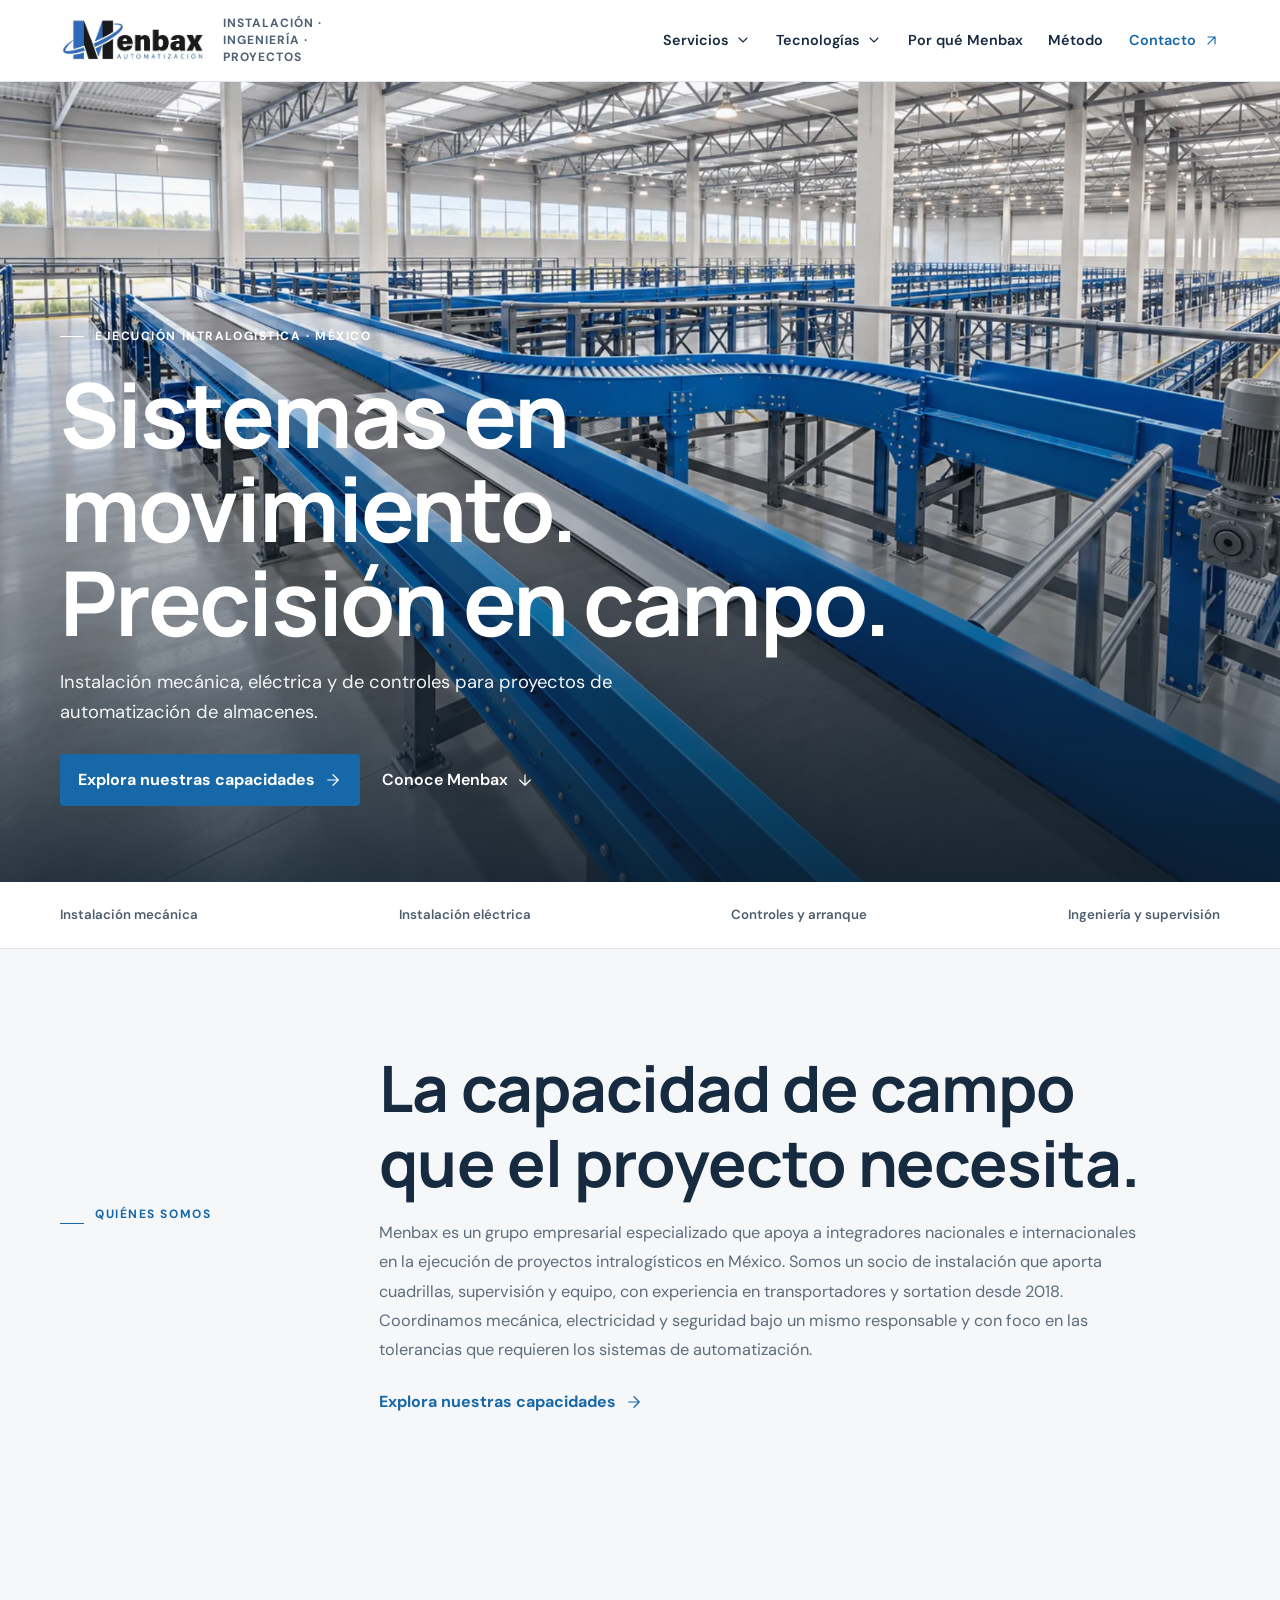
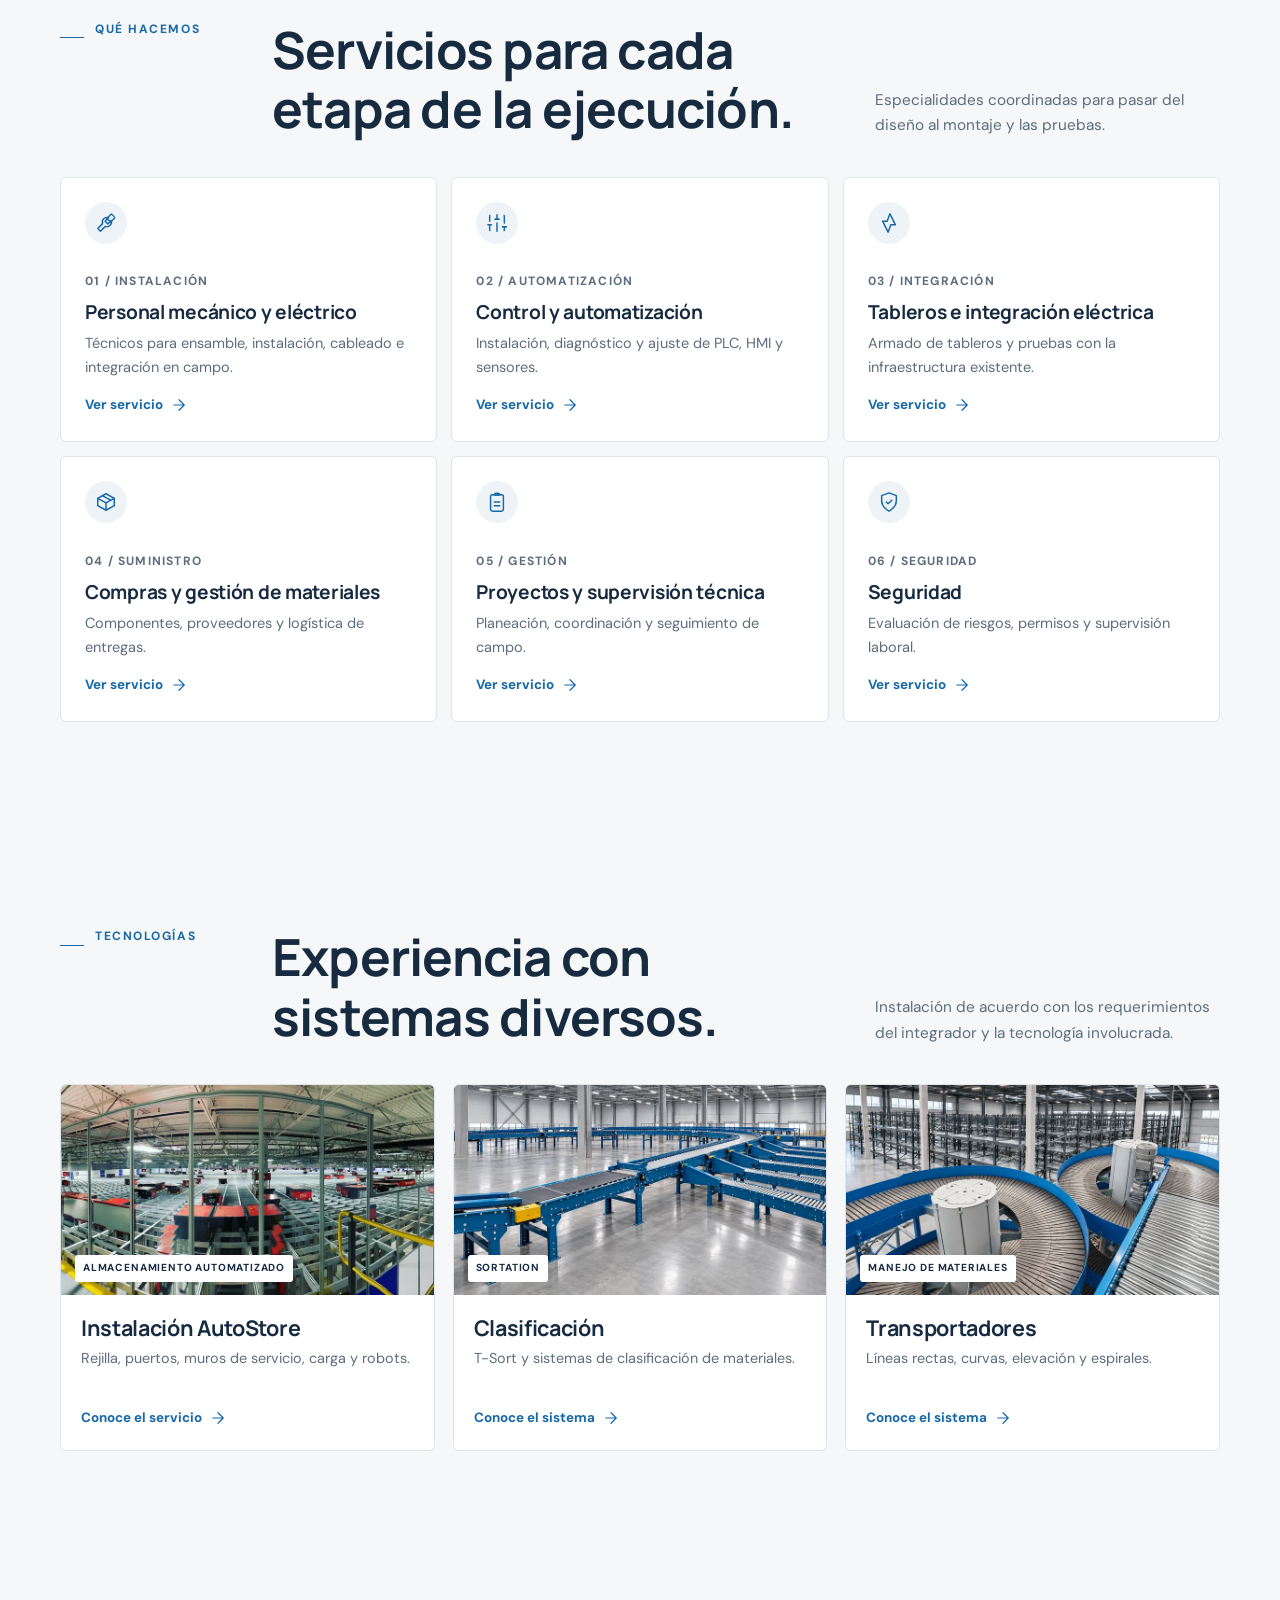
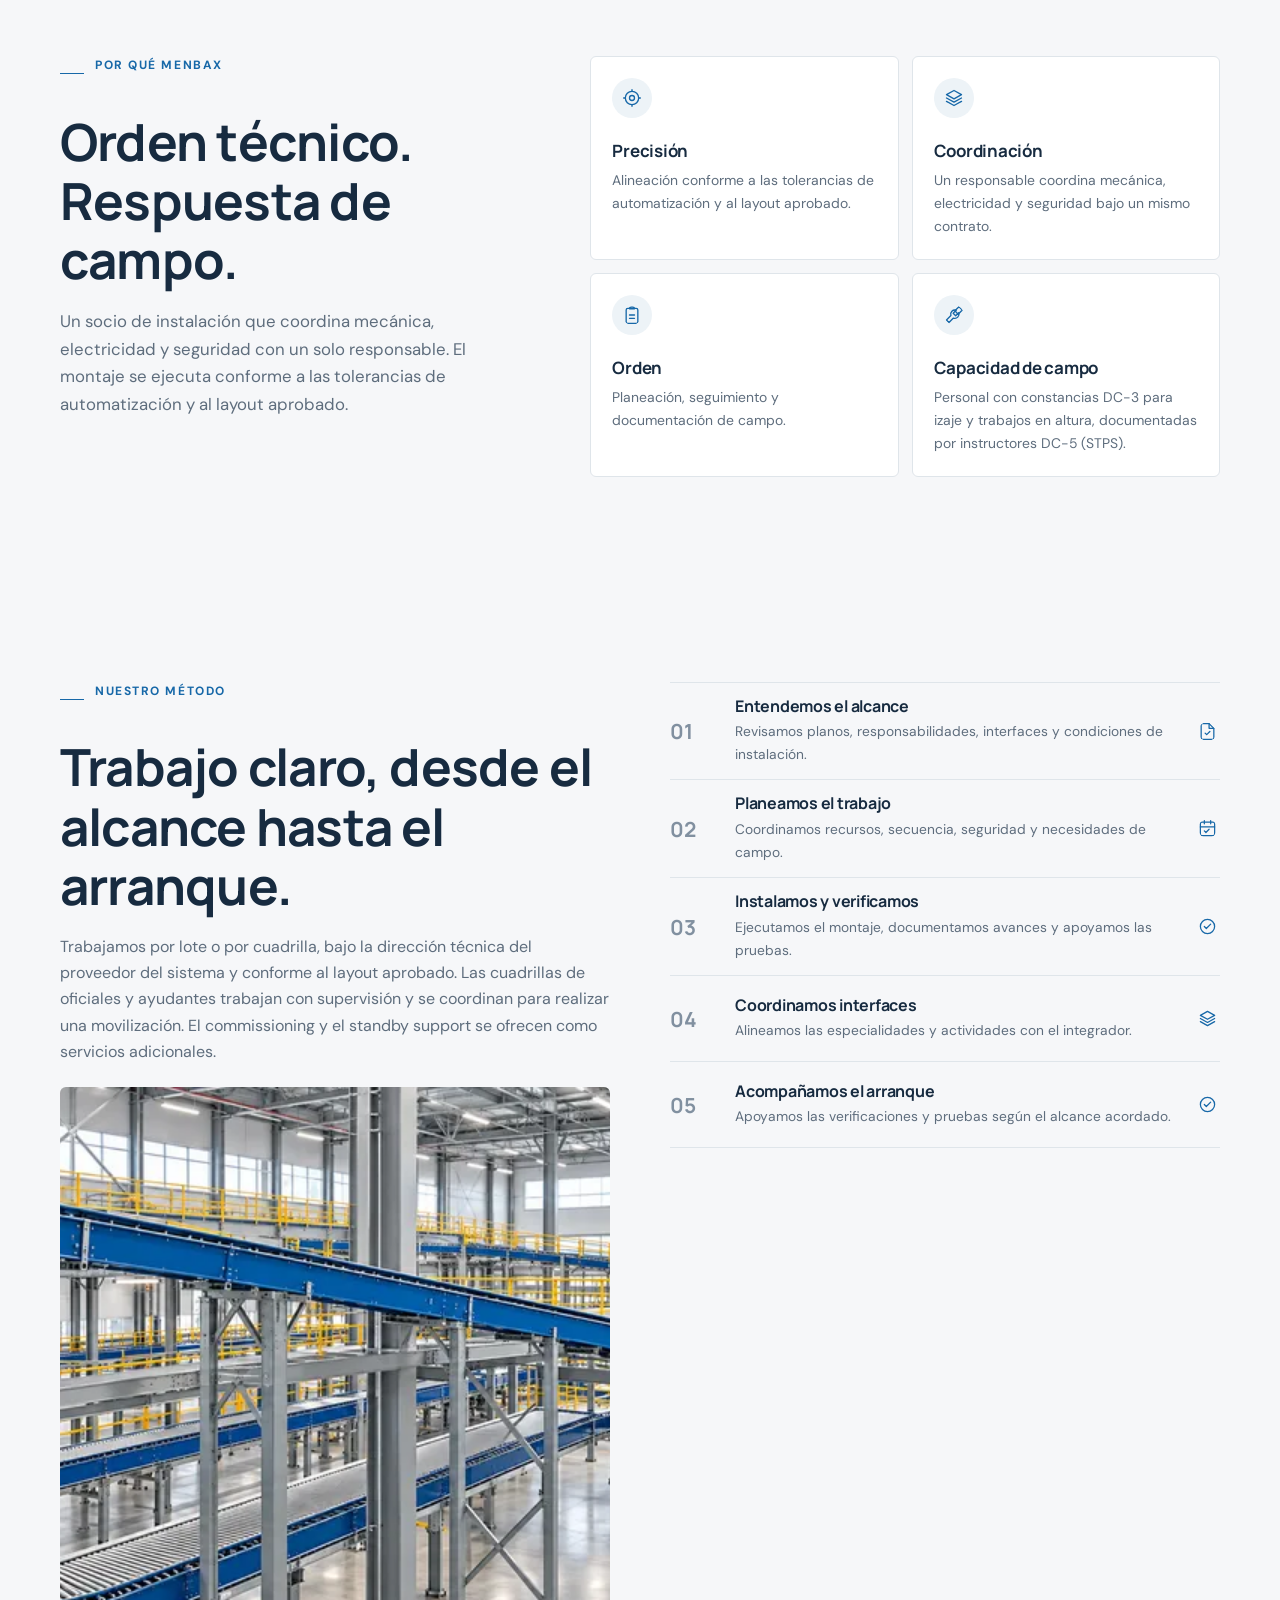
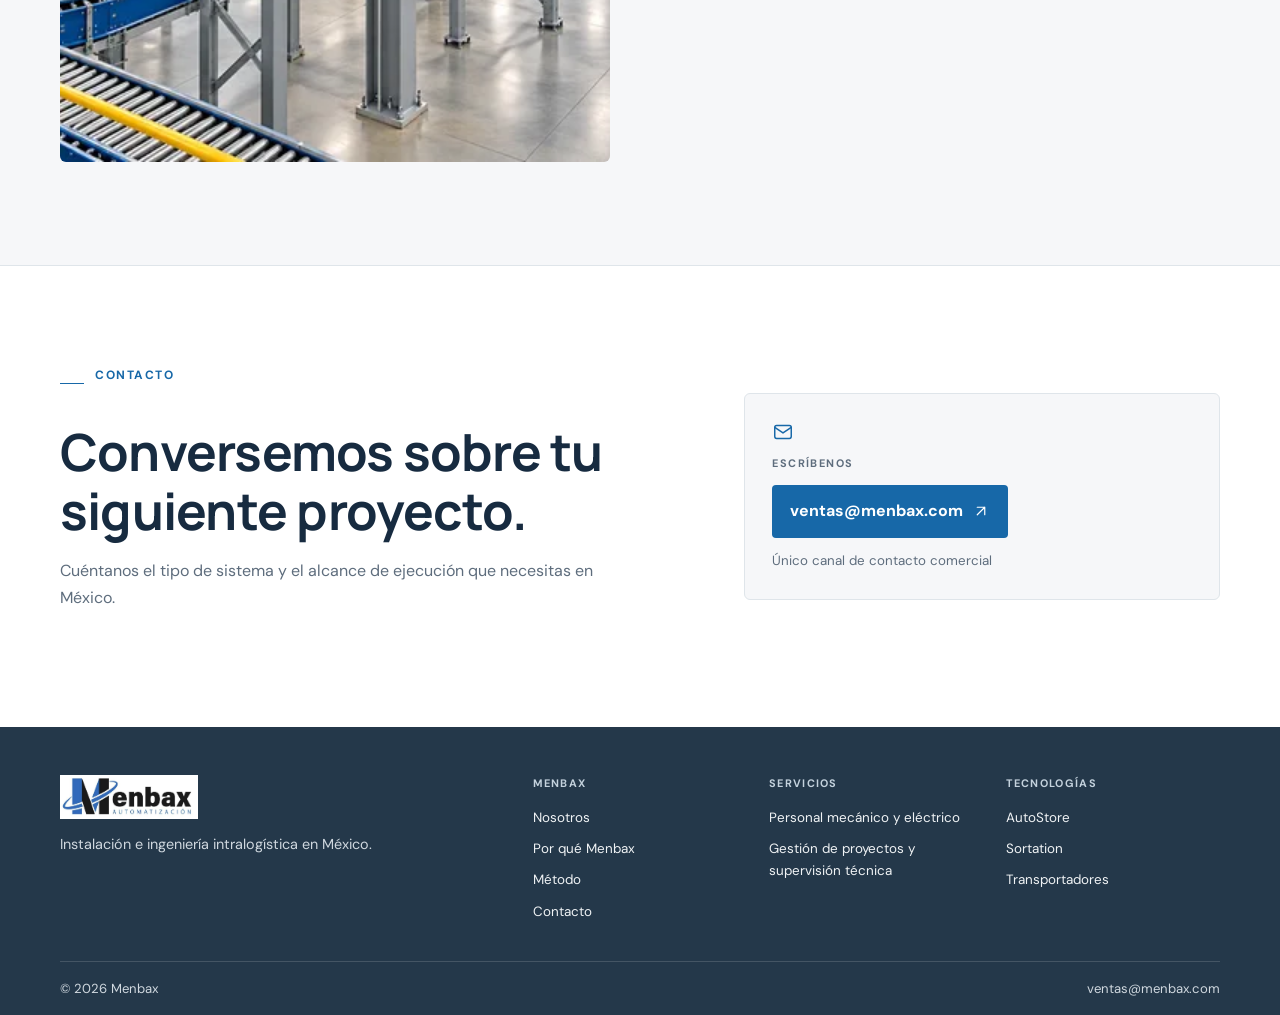
==== commit ecf90658: "Sitio Menbax V5: rediseño claro, Instalación AutoStore y anatomía 3D de transportadores (desde vaiso" ====
--- a/index.html
+++ b/index.html
@@ -3,7 +3,7 @@
 <head>
   <meta charset="utf-8">
   <meta name="viewport" content="width=device-width,initial-scale=1">
-  <meta name="theme-color" content="#11263B">
+  <meta name="theme-color" content="#F6F7F9">
   <meta name="description" content="Instalación mecánica, eléctrica y de control para sistemas intralogísticos. Ingeniería y gestión de proyectos en México.">
   <title>Menbax | Ejecución intralogística en México</title>
   <link rel="stylesheet" href="styles.css">
@@ -15,13 +15,12 @@
   <header class="site-header"><div class="container header-row">
     <a class="brand" href="index.html" aria-label="Menbax, inicio"><img src="assets/logo-menbax-original.jpg" alt="Menbax Automatización" width="698" height="219"><span>INSTALACIÓN · INGENIERÍA · PROYECTOS</span></a>
     <button class="menu-button" type="button" aria-expanded="false" aria-controls="nav" aria-label="Abrir menú"><i></i><i></i><i></i></button>
-    <nav class="nav" id="nav" aria-label="Navegación principal"><div class="nav-group"><button class="nav-trigger" aria-expanded="false" aria-controls="servicios-menu">Servicios <svg aria-hidden="true"><use href="assets/icons.svg#chevron-down"></use></svg></button><div class="dropdown" id="servicios-menu" role="group" hidden><a href="servicios.html#instalacion-mecanica">Personal mecánico y eléctrico</a><a href="servicios.html#controles">Controles y puesta en marcha</a><a href="servicios.html#tableros">Armado de tableros e integración eléctrica</a><a href="servicios.html#compras">Compras y gestión de materiales</a><a href="servicios.html#supervision">Gestión de proyectos y supervisión técnica</a><a href="servicios.html#seguridad">Seguridad</a></div></div><div class="nav-group"><button class="nav-trigger" aria-expanded="false" aria-controls="tecnologias-menu">Tecnologías <svg aria-hidden="true"><use href="assets/icons.svg#chevron-down"></use></svg></button><div class="dropdown" id="tecnologias-menu" role="group" hidden><a href="tecnologias/almacenamiento.html">Almacenamiento automatizado</a><a href="tecnologias/sortation.html">Sortation</a><a href="tecnologias/transportadores.html">Transportadores</a></div></div><a href="index.html#por-que">Por qué Menbax</a><a href="index.html#metodo">Método</a><a class="nav-contact" href="index.html#contacto">Contacto <svg aria-hidden="true"><use href="assets/icons.svg#arrow-up-right"></use></svg></a></nav>
+    <nav class="nav" id="nav" aria-label="Navegación principal"><div class="nav-group"><button class="nav-trigger" aria-expanded="false" aria-controls="servicios-menu">Servicios <svg aria-hidden="true"><use href="assets/icons.svg#chevron-down"></use></svg></button><div class="dropdown" id="servicios-menu" role="group" hidden><a href="servicios.html#instalacion-mecanica">Personal mecánico y eléctrico</a><a href="servicios.html#controles">Controles y puesta en marcha</a><a href="servicios.html#tableros">Armado de tableros e integración eléctrica</a><a href="servicios.html#compras">Compras y gestión de materiales</a><a href="servicios.html#supervision">Gestión de proyectos y supervisión técnica</a><a href="servicios.html#seguridad">Seguridad</a></div></div><div class="nav-group"><button class="nav-trigger" aria-expanded="false" aria-controls="tecnologias-menu">Tecnologías <svg aria-hidden="true"><use href="assets/icons.svg#chevron-down"></use></svg></button><div class="dropdown" id="tecnologias-menu" role="group" hidden><a href="tecnologias/almacenamiento.html">AutoStore</a><a href="tecnologias/sortation.html">Sortation</a><a href="tecnologias/transportadores.html">Transportadores</a></div></div><a href="index.html#por-que">Por qué Menbax</a><a href="index.html#metodo">Método</a><a class="nav-contact" href="index.html#contacto">Contacto <svg aria-hidden="true"><use href="assets/icons.svg#arrow-up-right"></use></svg></a></nav>
   </div></header>
   <main id="contenido">
     <section class="hero">
       <img class="hero-bg" src="assets/img/hero.webp" srcset="assets/img/hero-800.webp 800w, assets/img/hero.webp 1920w" sizes="100vw" alt="" aria-hidden="true" fetchpriority="high" width="1920" height="1080">
       <div class="container hero-copy"><p class="eyebrow">EJECUCIÓN INTRALOGÍSTICA · MÉXICO</p><h1><span><span class="line-inner">Sistemas en</span></span><span><span class="line-inner">movimiento.</span></span><span><span class="line-inner">Precisión en campo.</span></span></h1><p class="lead">Instalación mecánica, eléctrica y de controles para proyectos de automatización de almacenes.</p><div class="hero-actions"><a class="button button-orange" href="servicios.html">Explora nuestras capacidades <svg aria-hidden="true"><use href="assets/icons.svg#arrow-right"></use></svg></a><a class="text-link" href="#nosotros">Conoce Menbax <svg aria-hidden="true"><use href="assets/icons.svg#arrow-down"></use></svg></a></div></div>
-      <a class="scroll-cue" href="#nosotros"><span>DESLIZA PARA EXPLORAR</span></a>
     </section>
     <div class="value-strip"><div class="container"><span>Instalación mecánica</span><span>Instalación eléctrica</span><span>Controles y arranque</span><span>Ingeniería y supervisión</span></div></div>
     <section class="section intro grid-bg light-grid" id="nosotros" data-draw><div class="container intro-layout"><div class="section-kicker"><p>QUIÉNES SOMOS</p></div><div><h2>La capacidad de campo que el proyecto necesita.</h2><p>Menbax es un grupo empresarial especializado que apoya a integradores nacionales e internacionales en la ejecución de proyectos intralogísticos en México. Somos un socio de instalación que aporta cuadrillas, supervisión y equipo, con experiencia en transportadores y sortation desde 2018. Coordinamos mecánica, electricidad y seguridad bajo un mismo responsable y con foco en las tolerancias que requieren los sistemas de automatización.</p><a class="arrow-link" href="servicios.html">Explora nuestras capacidades <svg aria-hidden="true"><use href="assets/icons.svg#arrow-right"></use></svg></a></div></div></section>
@@ -35,7 +34,7 @@
     </div></div></section>
     <div class="ribbon" aria-hidden="true"><div class="ribbon-inner">PRECISIÓN EN CADA INTERFAZ <svg><use href="assets/icons.svg#arrow-right"></use></svg> ORDEN EN CADA ETAPA <svg><use href="assets/icons.svg#arrow-right"></use></svg> MOVIMIENTO CON PROPÓSITO</div></div>
     <section class="section technologies" id="tecnologias"><div class="container"><div class="section-heading"><div class="section-kicker"><p>TECNOLOGÍAS</p></div><h2>Experiencia con sistemas diversos.</h2><p>Instalación de acuerdo con los requerimientos del integrador y la tecnología involucrada.</p></div><div class="tech-grid">
-      <a class="tech-card" href="tecnologias/almacenamiento.html"><div class="tech-image"><img src="assets/img/cube.webp" srcset="assets/img/cube-800.webp 800w, assets/img/cube.webp 1200w" sizes="(max-width: 760px) 100vw, 33vw" alt="Robots autónomos genéricos sobre una rejilla de almacenamiento cúbico." width="1200" height="675" loading="lazy"><span>ALMACENAMIENTO AUTOMATIZADO</span></div><div class="tech-card-body"><h3>Sistemas cúbicos</h3><p>AutoStore y soluciones de almacenamiento automatizado.</p><b>Conoce el sistema <svg><use href="assets/icons.svg#arrow-right"></use></svg></b></div></a>
+      <a class="tech-card" href="tecnologias/almacenamiento.html"><div class="tech-image"><img src="assets/img/autostore/autostore-grid-panorama-1600.webp" srcset="assets/img/autostore/autostore-grid-panorama-800.webp 800w, assets/img/autostore/autostore-grid-panorama-1600.webp 1600w" sizes="(max-width: 760px) 100vw, 33vw" alt="Rejilla AutoStore instalada con robots en operación." width="1600" height="900" loading="lazy"><span>ALMACENAMIENTO AUTOMATIZADO</span></div><div class="tech-card-body"><h3>Instalación AutoStore</h3><p>Rejilla, puertos, muros de servicio, carga y robots.</p><b>Conoce el servicio <svg><use href="assets/icons.svg#arrow-right"></use></svg></b></div></a>
       <a class="tech-card" href="tecnologias/sortation.html"><div class="tech-image"><img src="assets/img/sorter.webp" srcset="assets/img/sorter-800.webp 800w, assets/img/sorter.webp 1200w" sizes="(max-width: 760px) 100vw, 33vw" alt="Líneas de transporte y clasificación con derivaciones ordenadas." width="1200" height="675" loading="lazy"><span>SORTATION</span></div><div class="tech-card-body"><h3>Clasificación</h3><p>T-Sort y sistemas de clasificación de materiales.</p><b>Conoce el sistema <svg><use href="assets/icons.svg#arrow-right"></use></svg></b></div></a>
       <a class="tech-card" href="tecnologias/transportadores.html"><div class="tech-image"><img src="assets/img/conveyors.webp" srcset="assets/img/conveyors-800.webp 800w, assets/img/conveyors.webp 1200w" sizes="(max-width: 760px) 100vw, 33vw" alt="Transportadores curvos azules en una nave de estructura gris." width="1200" height="675" loading="lazy"><span>MANEJO DE MATERIALES</span></div><div class="tech-card-body"><h3>Transportadores</h3><p>Líneas rectas, curvas, elevación y espirales.</p><b>Conoce el sistema <svg><use href="assets/icons.svg#arrow-right"></use></svg></b></div></a>
     </div></div></section>
@@ -43,6 +42,6 @@
     <section class="section method grid-bg" id="metodo"><div class="container method-layout"><div><div class="section-kicker"><p>NUESTRO MÉTODO</p></div><h2>Trabajo claro, desde el alcance hasta el arranque.</h2><p class="muted">Trabajamos por lote o por cuadrilla, bajo la dirección técnica del proveedor del sistema y conforme al layout aprobado. Las cuadrillas de oficiales y ayudantes trabajan con supervisión y se coordinan para realizar una movilización. El commissioning y el standby support se ofrecen como servicios adicionales.</p><img class="method-photo" src="assets/img/mezzanine.webp" srcset="assets/img/mezzanine-800.webp 800w, assets/img/mezzanine.webp 1200w" sizes="(max-width: 760px) 100vw, 40vw" alt="Mezzanine industrial con transportadores azules y pasarelas limpias." width="1200" height="675" loading="lazy"></div><div class="method-steps"><article><span>01</span><div><h3>Entendemos el alcance</h3><p>Revisamos planos, responsabilidades, interfaces y condiciones de instalación.</p></div><svg><use href="assets/icons.svg#file-check"></use></svg></article><article><span>02</span><div><h3>Planeamos el trabajo</h3><p>Coordinamos recursos, secuencia, seguridad y necesidades de campo.</p></div><svg><use href="assets/icons.svg#calendar-check"></use></svg></article><article><span>03</span><div><h3>Instalamos y verificamos</h3><p>Ejecutamos el montaje, documentamos avances y apoyamos las pruebas.</p></div><svg><use href="assets/icons.svg#circle-check"></use></svg></article><article><span>04</span><div><h3>Coordinamos interfaces</h3><p>Alineamos las especialidades y actividades con el integrador.</p></div><svg><use href="assets/icons.svg#layers"></use></svg></article><article><span>05</span><div><h3>Acompañamos el arranque</h3><p>Apoyamos las verificaciones y pruebas según el alcance acordado.</p></div><svg><use href="assets/icons.svg#circle-check"></use></svg></article></div></div></section>
     <section class="contact" id="contacto"><div class="container contact-layout"><div><div class="section-kicker"><p>CONTACTO</p></div><h2>Conversemos sobre tu siguiente proyecto.</h2><p>Cuéntanos el tipo de sistema y el alcance de ejecución que necesitas en México.</p></div><div class="contact-card"><svg><use href="assets/icons.svg#mail"></use></svg><span>ESCRÍBENOS</span><a class="button button-orange" href="mailto:ventas@menbax.com?subject=Proyecto%20intralog%C3%ADstico">ventas@menbax.com <svg><use href="assets/icons.svg#arrow-up-right"></use></svg></a><small>Único canal de contacto comercial</small></div></div></section>
   </main>
-  <footer class="site-footer"><div class="container footer-main"><div class="footer-brand-block"><a href="index.html" aria-label="Menbax, inicio"><img src="assets/logo-menbax-original.jpg" alt="Menbax Automatización" width="698" height="219"></a><p>Instalación e ingeniería intralogística en México.</p></div><div class="footer-links"><div><b>MENBAX</b><a href="index.html#nosotros">Nosotros</a><a href="index.html#por-que">Por qué Menbax</a><a href="index.html#metodo">Método</a><a href="index.html#contacto">Contacto</a></div><div><b>SERVICIOS</b><a href="servicios.html#instalacion-mecanica">Personal mecánico y eléctrico</a><a href="servicios.html#supervision">Gestión de proyectos y supervisión técnica</a></div><div><b>TECNOLOGÍAS</b><a href="tecnologias/almacenamiento.html">Almacenamiento</a><a href="tecnologias/sortation.html">Sortation</a><a href="tecnologias/transportadores.html">Transportadores</a></div></div></div><div class="container footer-bottom"><span>© <span id="year">2026</span> Menbax</span><a href="mailto:ventas@menbax.com">ventas@menbax.com</a></div></footer>
+  <footer class="site-footer"><div class="container footer-main"><div class="footer-brand-block"><a href="index.html" aria-label="Menbax, inicio"><img src="assets/logo-menbax-original.jpg" alt="Menbax Automatización" width="698" height="219"></a><p>Instalación e ingeniería intralogística en México.</p></div><div class="footer-links"><div><b>MENBAX</b><a href="index.html#nosotros">Nosotros</a><a href="index.html#por-que">Por qué Menbax</a><a href="index.html#metodo">Método</a><a href="index.html#contacto">Contacto</a></div><div><b>SERVICIOS</b><a href="servicios.html#instalacion-mecanica">Personal mecánico y eléctrico</a><a href="servicios.html#supervision">Gestión de proyectos y supervisión técnica</a></div><div><b>TECNOLOGÍAS</b><a href="tecnologias/almacenamiento.html">AutoStore</a><a href="tecnologias/sortation.html">Sortation</a><a href="tecnologias/transportadores.html">Transportadores</a></div></div></div><div class="container footer-bottom"><span>© <span id="year">2026</span> Menbax</span><a href="mailto:ventas@menbax.com">ventas@menbax.com</a></div></footer>
 </body>
 </html>
--- a/styles.css
+++ b/styles.css
@@ -1,34 +1,225 @@
 @import url('https://fonts.googleapis.com/css2?family=DM+Sans:wght@400;500;600;700&family=Manrope:wght@400;500;600;700;800&display=swap');
-:root{--navy:#11263B;--deep:#071522;--blue:#316ABB;--orange:#F47623;--orange-dark:#A93D00;--orange-light:#FFB677;--cyan:#45A4C8;--ink:#1A1A1A;--muted:#526172;--line:#D9E1E8;--paper:#fff;--soft:#F3F5F7;--max:1280px;--ease:cubic-bezier(.2,.75,.2,1)}
-*{box-sizing:border-box}html{scroll-behavior:smooth;scroll-padding-top:92px}body{margin:0;color:var(--ink);font:16px/1.6 'DM Sans',Arial,sans-serif}button,a{font:inherit}a{color:inherit;text-decoration:none}svg{fill:none;stroke:currentColor;stroke-width:1.8;stroke-linecap:round;stroke-linejoin:round}button:focus-visible,a:focus-visible{outline:3px solid var(--orange);outline-offset:4px}h1,h2,h3,p{margin-top:0}h1,h2,h3{font-family:Manrope,'DM Sans',Arial,sans-serif;letter-spacing:-.045em;line-height:1.08}h2{font-size:clamp(2.2rem,4.6vw,4.7rem);margin-bottom:22px}h3{line-height:1.2}.container{width:min(var(--max),calc(100% - 72px));margin-inline:auto}.skip{position:fixed;top:-90px;left:16px;z-index:100;padding:12px 18px;background:#fff;color:var(--navy)}.skip:focus{top:12px}
-.site-header{position:fixed;z-index:50;inset:0 0 auto;height:92px;color:#fff;border-bottom:1px solid #ffffff2b;background:#07152258;backdrop-filter:blur(18px);-webkit-backdrop-filter:blur(18px);transition:background .35s,border-color .35s,box-shadow .35s}.site-header.scrolled,.site-header.menu-open{background:#fff;color:var(--navy);border-color:#d9e1e8;box-shadow:0 8px 24px #07152212}.header-row{height:100%;display:flex;align-items:center;justify-content:space-between;gap:24px}.brand{display:flex;align-items:center;gap:15px;white-space:nowrap}.brand img{display:block;width:165px;height:auto;background:#fff}.brand span{max-width:145px;font-size:.58rem;line-height:1.45;letter-spacing:.09em;font-weight:800}.nav{height:100%;display:flex;align-items:center;gap:clamp(14px,2vw,30px);font-size:.88rem;font-weight:700}.nav>a,.nav-trigger{padding:12px 0}.nav a:hover,.nav-trigger:hover{color:var(--orange)}.nav-group{height:100%;display:flex;align-items:center}.nav-trigger{display:flex;align-items:center;gap:7px;border:0;background:none;color:inherit;cursor:pointer;font-weight:700}.nav-trigger svg{width:15px;height:15px;transition:transform .24s}.nav-trigger[aria-expanded=true] svg{transform:rotate(180deg)}.dropdown{position:absolute;top:78px;left:50%;width:min(1050px,calc(100vw - 48px));transform:translateX(-50%);padding:26px 30px 30px;border:1px solid #d9e1e8;background:#fff;color:var(--navy);box-shadow:0 28px 60px #07152226}.dropdown[hidden]{display:none}.dropdown:not([hidden]){display:grid;grid-template-columns:repeat(3,minmax(0,1fr));gap:8px}.dropdown:before{content:attr(aria-label);display:block;margin:0 0 15px;color:#526172;font-size:.68rem;letter-spacing:.16em;text-transform:uppercase}.dropdown a{min-height:84px;display:grid;grid-template-columns:40px 1fr;grid-template-rows:auto auto;align-content:center;column-gap:12px;padding:14px;border:1px solid transparent;transition:border-color .2s,background .2s}.dropdown a:hover,.dropdown a:focus-visible{color:var(--navy);background:#f3f5f7;border-color:#d9e1e8}.dropdown a svg{grid-row:1/3;width:30px;height:30px;color:var(--blue);align-self:center}.dropdown a strong{font:700 .98rem Manrope,Arial,sans-serif}.dropdown a small{color:var(--muted);font-size:.77rem;font-weight:500}.nav-contact{display:inline-flex;align-items:center;gap:9px;padding:13px 17px!important;background:var(--orange);color:var(--navy);border:1px solid var(--orange);transition:background .2s,color .2s}.nav-contact:hover{background:var(--orange-light);color:var(--navy)!important}.nav-contact svg{width:17px;height:17px}.menu-button{display:none}
-.hero{position:relative;min-height:100svh;display:flex;align-items:center;overflow:hidden;background:var(--navy);color:#fff;isolation:isolate}.hero-bg{position:absolute;inset:0;z-index:-2;width:100%;height:100%;object-fit:cover;object-position:center 53%;animation:hero-drift 24s ease-in-out infinite alternate;transform:scale(1.035)}@keyframes hero-drift{to{transform:scale(1.11) translate3d(-1.2%,.5%,0)}}.hero-copy{position:relative;z-index:2;width:min(1080px,80vw);margin-left:max(36px,calc((100vw - var(--max))/2));margin-right:auto;padding:90px 0 105px}.eyebrow,.section-kicker{display:flex;align-items:center;gap:13px;margin-bottom:25px;color:var(--orange-light);font-size:.7rem;letter-spacing:.19em;font-weight:800}.eyebrow:before,.section-kicker:before{content:'';width:34px;height:2px;background:var(--orange);transform-origin:left;transform:scaleX(1)}.hero h1{max-width:900px;margin-bottom:25px;font-size:clamp(3.6rem,6vw,5.8rem);line-height:.96;letter-spacing:-.07em}.hero h1 span{display:block;overflow:hidden;padding:0 .1em .1em 0}.hero h1 .line-inner{display:block;animation:headline-in .9s var(--ease) both}.hero h1 span:nth-child(2) .line-inner{animation-delay:.16s}.hero h1 span:nth-child(3) .line-inner{animation-delay:.31s;color:var(--orange-light)}@keyframes headline-in{from{opacity:0;transform:translateY(105%)}to{opacity:1;transform:translateY(0)}}.hero .lead{max-width:545px;color:#e7edf2;font-size:clamp(1rem,1.45vw,1.24rem);line-height:1.7;animation:fade-in .8s .5s both}.hero-actions{display:flex;align-items:center;gap:27px;flex-wrap:wrap;margin-top:33px;animation:fade-in .8s .63s both}.button{min-height:54px;padding:14px 20px;display:inline-flex;justify-content:center;align-items:center;gap:11px;border:1px solid transparent;font-weight:800;transition:transform .24s var(--ease),background .24s,color .24s}.button:hover{transform:translateY(-3px)}.button svg,.text-link svg,.arrow-link svg,.capability-card b svg,.tech-card b svg{width:18px;height:18px;transition:transform .25s var(--ease)}.button:hover svg,.arrow-link:hover svg,.capability-card:hover b svg,.tech-card:hover b svg{transform:translateX(4px)}.button-orange{background:var(--orange);color:#111}.button-orange:hover{background:var(--orange-light)}.text-link{display:inline-flex;align-items:center;gap:9px;color:#fff;font-weight:700}.hero-proof{display:flex;align-items:center;gap:10px;margin-top:37px;color:#dce4eb;font-size:.81rem;letter-spacing:.02em;animation:fade-in .8s .75s both}.hero-proof svg{width:19px;height:19px;color:var(--orange)}@keyframes fade-in{from{opacity:0;transform:translateY(15px)}to{opacity:1;transform:translateY(0)}}.hero-mark{position:absolute;right:max(36px,calc((100vw - var(--max))/2));top:46%;z-index:1;color:#ffffffba;font-size:.65rem;letter-spacing:.18em;writing-mode:vertical-rl}.scroll-cue{position:absolute;left:auto;right:max(36px,calc((100vw - var(--max))/2));bottom:190px;z-index:3;display:flex;align-items:center;gap:12px;color:#ffffffc4;font-size:.65rem;letter-spacing:.16em}.scroll-cue:before{content:'';width:1px;height:52px;background:#ffffff65}.scroll-cue span{padding:6px 9px;background:#071522c9}.conveyor-hero{position:absolute;left:0;right:0;bottom:20px;width:100%;height:86px;z-index:3;overflow:visible}.conveyor-hero .belt-line{stroke:#ffffff78;stroke-width:2;stroke-dasharray:7 9;animation:dash 1.1s linear infinite}.conveyor-hero .roller{transform-box:fill-box;transform-origin:center;animation:roll 1s linear infinite}.conveyor-hero .box{animation:travel 10s linear infinite}.conveyor-hero .box:nth-of-type(2){animation-delay:-3.2s}.conveyor-hero .box:nth-of-type(3){animation-delay:-6.3s}@keyframes dash{to{stroke-dashoffset:-32}}@keyframes roll{to{transform:rotate(360deg)}}@keyframes travel{from{transform:translateX(-150px)}to{transform:translateX(calc(100vw + 150px))}}
-.value-strip{position:relative;z-index:2;background:var(--blue);color:#fff}.value-strip .container{min-height:64px;display:flex;align-items:center;justify-content:space-between;gap:14px;flex-wrap:wrap;padding-block:14px}.value-strip span{font-size:.76rem;font-weight:700;letter-spacing:.04em}.section{position:relative;padding:clamp(76px,9vw,140px) 0;overflow:hidden}.grid-bg{background-image:none}.grid-bg.light-grid{background-image:none}.intro-layout{display:grid;grid-template-columns:.55fr 1.45fr;gap:65px}.section-kicker{color:var(--orange-dark)}.intro h2{max-width:870px;font-size:clamp(2.5rem,5.8vw,5.8rem)}.intro-layout>div:last-child>p{max-width:740px;color:var(--muted);font-size:1.05rem;line-height:1.85}.arrow-link{display:inline-flex;align-items:center;gap:10px;margin-top:9px;color:var(--blue);font-weight:800}.services{background:var(--navy);color:#fff}.services .section-heading>p,.services .capability-card p{color:#c2ced8}.services .section-kicker{color:var(--orange-light)}.section-heading{display:grid;grid-template-columns:.45fr 1.15fr .65fr;align-items:end;gap:32px;margin-bottom:48px}.section-heading .section-kicker{align-self:start}.section-heading h2{margin:0;max-width:700px}.section-heading>p{margin:0;color:var(--muted);font-size:.95rem}.cards-grid{display:grid;grid-template-columns:repeat(6,minmax(0,1fr));gap:12px}.capability-card{position:relative;grid-column:span 2;min-height:265px;padding:27px 25px 23px;background:#ffffff08;border:1px solid #ffffff25;transition:transform .3s var(--ease),background .3s,border-color .35s;isolation:isolate}.capability-card:nth-child(4){grid-column:2/span 2}.capability-card:nth-child(5){grid-column:4/span 2}.capability-card:hover{transform:translateY(-7px);background:#ffffff10;border-color:#ffffff55}.capability-card>svg{display:block;width:32px;height:32px;margin-bottom:25px;color:var(--orange-light);transition:transform .35s var(--ease)}.capability-card:hover>svg{transform:translateY(-3px) rotate(-5deg)}.capability-card>span{color:#d2dce4;font-size:.7rem;font-weight:800;letter-spacing:.13em}.capability-card h3{font-size:clamp(1.2rem,1.6vw,1.55rem);margin:9px 0}.capability-card p{margin:0;font-size:.88rem}.capability-card b,.tech-card b{display:inline-flex;align-items:center;gap:8px;margin-top:18px;color:var(--orange-light);font-size:.84rem}.ribbon{position:relative;height:105px;overflow:hidden;background:var(--orange);color:var(--navy);transform:skewY(-2.6deg);margin-block:-28px;z-index:2}.ribbon-inner{height:100%;display:flex;align-items:center;justify-content:center;gap:20px;white-space:nowrap;font:800 clamp(1rem,2vw,1.5rem) Manrope,sans-serif;letter-spacing:.04em}.ribbon svg{width:35px;height:35px}.technologies{background:var(--soft)}.tech-grid{display:grid;grid-template-columns:repeat(3,minmax(0,1fr));gap:18px}.tech-card{position:relative;overflow:hidden;border:1px solid var(--line);background:#fff;transition:transform .3s var(--ease),box-shadow .3s;isolation:isolate}.tech-card:hover{transform:translateY(-7px);box-shadow:0 24px 44px #11263b18}.tech-image{position:relative;height:clamp(210px,22vw,310px);background:var(--navy);overflow:hidden}.tech-image img{width:100%;height:100%;display:block;object-fit:cover;transition:transform .7s var(--ease)}.tech-card:hover .tech-image img{transform:scale(1.045)}.tech-image span{position:absolute;left:17px;bottom:16px;padding:6px 9px;background:var(--navy);color:#fff;font-size:.66rem;font-weight:800;letter-spacing:.12em}.tech-card-body{padding:23px}.tech-card-body h3{font-size:1.5rem;margin:0 0 9px}.tech-card-body p{min-height:48px;margin:0;color:var(--muted);font-size:.91rem}.tech-card b{margin-top:16px;color:var(--blue)}.why{background:#fff}.why-layout{display:grid;grid-template-columns:.9fr 1.1fr;gap:85px;align-items:start}.why h2{max-width:570px}.why-lead{max-width:450px;color:var(--muted);line-height:1.8}.pillar-grid{display:grid;grid-template-columns:repeat(2,1fr);border-top:1px solid var(--line);border-left:1px solid var(--line)}.pillar{min-height:210px;padding:25px;border-right:1px solid var(--line);border-bottom:1px solid var(--line)}.pillar svg{width:33px;height:33px;margin-bottom:22px;color:var(--blue)}.pillar h3{margin-bottom:8px;font-size:1.2rem}.pillar p{margin:0;color:var(--muted);font-size:.86rem}.method{background:var(--navy);color:#fff}.method-layout{display:grid;grid-template-columns:.92fr 1.08fr;gap:80px}.method-layout h2{max-width:620px;font-size:clamp(2.5rem,5vw,5rem)}.method .section-kicker{color:var(--orange-light)}.method .muted{max-width:480px;color:#c3cfd8}.method-photo{display:block;width:100%;aspect-ratio:16/9;object-fit:cover;margin-top:32px}.method-steps{align-self:center;border-top:1px solid #ffffff38}.method-steps article{position:relative;display:grid;grid-template-columns:72px 1fr 26px;gap:16px;padding:23px 0;border-bottom:1px solid #ffffff38}.method-steps article>span{color:var(--orange-light);font:800 clamp(2rem,3.6vw,3.5rem)/1 Manrope,sans-serif;letter-spacing:-.07em}.method-steps h3{font-size:1.17rem;margin:0 0 6px}.method-steps p{margin:0;color:#c3cfd8;font-size:.89rem}.method-steps article>svg{width:22px;height:22px;color:#fff}.contact{position:relative;min-height:470px;display:flex;align-items:center;overflow:hidden;background:var(--navy);color:#fff}.contact-layout{position:relative;z-index:1;display:grid;grid-template-columns:1.1fr .72fr;align-items:center;gap:75px;padding-block:82px}.contact .section-kicker{color:var(--orange-light)}.contact h2{max-width:720px;font-size:clamp(2.7rem,6vw,6rem)}.contact-layout>div:first-child>p{max-width:550px;color:#e0e7ed}.contact-card{display:grid;justify-items:start;gap:12px;padding:29px;background:#071522a8;border:1px solid #ffffff75;backdrop-filter:blur(10px)}.contact-card>svg{width:31px;height:31px;color:var(--orange-light)}.contact-card>span{color:#e0e7ed;font-size:.7rem;letter-spacing:.14em;font-weight:800}.contact-card>a{display:inline-flex;align-items:center;gap:8px;color:var(--navy);font:800 clamp(1.1rem,1.7vw,1.35rem) Manrope,Arial,sans-serif;overflow-wrap:anywhere;background:var(--orange);padding:13px 17px;min-height:54px}.contact-card>a:hover{background:var(--orange-light)}.contact-card>a svg{width:19px;height:19px;color:var(--navy)}.contact-card small{color:#e0e7ed;font-size:.76rem}.site-footer{background:var(--deep);color:#e0e7ed}.footer-main{display:grid;grid-template-columns:.7fr 1.3fr;gap:60px;padding-block:47px 37px}.footer-brand-block img{display:block;width:174px;height:auto;background:#fff}.footer-brand-block p{max-width:230px;margin:14px 0 0;font-size:.84rem}.footer-links{display:grid;grid-template-columns:repeat(3,1fr);gap:25px}.footer-links>div{display:grid;align-content:start;gap:9px}.footer-links b{margin-bottom:6px;color:#fff;font-size:.7rem;letter-spacing:.12em}.footer-links a{font-size:.82rem}.footer-links a:hover,.footer-bottom a:hover{color:var(--orange-light)}.footer-bottom{display:flex;justify-content:space-between;gap:20px;padding-block:16px;border-top:1px solid #ffffff28;font-size:.77rem}
-.page-hero{position:relative;padding:150px 0 70px;background:var(--navy);color:#fff;overflow:hidden}.page-hero-layout{position:relative;z-index:1;display:grid;grid-template-columns:1.05fr .95fr;align-items:center;gap:56px}.page-hero h1{font-size:clamp(3rem,6vw,6.4rem);line-height:.98}.page-hero h1 em{font-style:normal;color:var(--orange-light)}.page-hero-layout>div>p:last-child{max-width:540px;color:#e0e7ed;font-size:1.05rem}.page-hero-layout>img{display:block;width:100%;height:350px;object-fit:cover;animation:fade-in .8s both}.service-details,.tech-detail{padding-block:90px 110px}.service-details>.section-heading{grid-template-columns:.55fr 1.15fr .8fr}.service-detail{display:grid;grid-template-columns:1fr .8fr;align-items:center;gap:55px;padding:47px 0;border-top:1px solid var(--line);scroll-margin-top:100px}.service-detail:nth-of-type(even){grid-template-columns:.8fr 1fr}.service-detail:nth-of-type(even) .service-detail-copy{order:2}.service-detail-copy>svg{display:block;width:32px;height:32px;margin:20px 0 14px;color:var(--blue)}.detail-tag{color:var(--orange-dark);font-size:.7rem;font-weight:800;letter-spacing:.13em}.service-detail h2{font-size:clamp(2rem,3.3vw,3.3rem);margin-bottom:14px}.service-detail-copy>p,.tech-facts article>p:last-of-type{max-width:610px;color:var(--muted)}.service-detail ul,.tech-facts ul{list-style:none;padding:0;margin:21px 0 0;display:grid;gap:10px}.service-detail li,.tech-facts li{display:flex;align-items:flex-start;gap:10px;color:var(--navy);font-size:.92rem}.service-detail li svg,.tech-facts li svg{width:18px;height:18px;flex:none;color:var(--blue)}.service-detail-image img{width:100%;aspect-ratio:16/10;object-fit:cover;display:block}.page-cta{display:flex;align-items:center;justify-content:space-between;gap:25px;margin-top:45px;padding:32px;background:var(--navy);color:#fff}.page-cta>div{display:flex;align-items:flex-start;gap:17px}.page-cta>div>svg{width:29px;height:29px;flex:none;color:var(--orange-light)}.page-cta h2{font-size:1.55rem;margin:0 0 7px}.page-cta p{margin:0;color:#e0e7ed;font-size:.9rem}.page-cta>.button{flex:none}.tech-detail>.tech-facts{display:grid;grid-template-columns:1fr 1fr;gap:20px}.tech-facts article{padding:30px;border:1px solid var(--line);background:#fff}.tech-facts article>svg{width:32px;height:32px;margin-bottom:17px;color:var(--blue)}.tech-facts h2{font-size:clamp(1.5rem,2.4vw,2.2rem)}.tech-facts article>p:last-of-type{line-height:1.8}.stages{padding:85px 0 24px}.stages>h2{max-width:670px;margin-bottom:35px}.stage-grid{display:grid;grid-template-columns:repeat(3,1fr);gap:14px}.stage-grid article{position:relative;min-height:205px;padding:24px;background:var(--soft);border:1px solid transparent;transition:transform .25s,border-color .3s}.stage-grid article:hover{transform:translateY(-5px);border-color:var(--orange)}.stage-grid article>span{position:absolute;right:20px;top:13px;color:#526172;font:700 2.4rem Manrope,sans-serif}.stage-grid article>svg{width:27px;height:27px;margin-bottom:17px;color:var(--blue)}.stage-grid h3{font-size:1.2rem}.stage-grid p{margin:0;color:var(--muted);font-size:.9rem}.system-diagram{margin:0 0 68px;padding:24px;background:var(--navy);color:#fff;overflow:hidden}.system-diagram figcaption{display:flex;align-items:center;justify-content:space-between;gap:20px;margin-bottom:18px;color:var(--orange-light);font-size:.7rem;font-weight:800;letter-spacing:.15em}.system-diagram figcaption span{color:#c3cfd8;font-weight:500;letter-spacing:.04em}.diagram{display:block;width:100%;height:auto;max-height:320px}.diagram-grid{stroke:#ffffff20;stroke-width:1}.diagram-rail{stroke:#8c9fb0;stroke-width:7;fill:none;stroke-linecap:round;stroke-linejoin:round}.diagram-rail-inner{stroke:#d9e1e8;stroke-width:2;fill:none;stroke-dasharray:5 8}.diagram-orange{fill:var(--orange);stroke:#ffb677;stroke-width:2}.diagram-blue{fill:#316abb;stroke:#86b4ef;stroke-width:2}.diagram-metal{fill:#8c9fb0;stroke:#d9e1e8;stroke-width:2}.diagram-dot{fill:#45a4c8}.diagram-label{fill:#fff;font:700 12px 'DM Sans',sans-serif;letter-spacing:1px}.diagram-motion{animation:travelX 8s linear infinite}.diagram-lift{animation:liftY 4s ease-in-out infinite alternate}.diagram-route{stroke:#f47623;stroke-width:3;fill:none;stroke-dasharray:8 8;animation:dash 1.2s linear infinite}@keyframes travelX{to{transform:translateX(450px)}}@keyframes liftY{to{transform:translate(390px,-30px)}}.sort-branch{transform-box:view-box;transform-origin:0 0;animation:sortBranch 6.5s ease-in-out infinite}@keyframes sortBranch{0%{transform:translate(300px,130px)}38%{transform:translate(370px,68px)}62%{transform:translate(455px,43px)}100%{transform:translate(625px,43px)}}.curve-package{transform-box:view-box;transform-origin:0 0;animation:curveTravel 9s linear infinite}@keyframes curveTravel{0%{transform:translate(45px,190px)}25%{transform:translate(255px,190px)}42%{transform:translate(330px,105px)}57%{transform:translate(420px,56px)}72%{transform:translate(550px,56px)}87%{transform:translate(620px,173px)}100%{transform:translate(900px,185px)}}.spiral-package{transform-box:view-box;transform-origin:0 0;animation:spiralTravel 5.5s ease-in-out infinite}@keyframes spiralTravel{0%{transform:translate(500px,68px)}25%{transform:translate(540px,24px)}50%{transform:translate(617px,45px)}75%{transform:translate(572px,96px)}100%{transform:translate(630px,143px)}}.install-band{padding:27px 0;border-top:1px solid var(--line);border-bottom:1px solid var(--line)}.install-band h2{font-size:.75rem;letter-spacing:.15em;color:var(--muted);margin:0 0 20px}.install-items{display:grid;grid-template-columns:repeat(4,1fr);gap:15px}.install-items span{display:flex;align-items:center;gap:10px;color:var(--navy);font-size:.86rem;font-weight:700}.install-items svg{width:23px;height:23px;color:var(--blue)}.tech-gallery{padding-top:70px}.tech-gallery h2{font-size:clamp(2rem,3.2vw,3.2rem)}.gallery-grid{display:grid;grid-template-columns:1.3fr 1fr 1fr;gap:14px}.gallery-grid img{display:block;width:100%;height:230px;object-fit:cover}.gallery-grid img:first-child{height:100%;min-height:474px;grid-row:span 2}.gallery-grid figure{margin:0;position:relative;overflow:hidden;background:var(--navy)}.gallery-grid figcaption{position:absolute;bottom:0;left:0;right:0;padding:25px 15px 12px;background:#071522;color:#fff;font-size:.72rem;letter-spacing:.08em}
-[data-reveal]{opacity:0;transform:translateY(24px);transition:opacity .7s var(--ease),transform .7s var(--ease)}[data-reveal].is-visible{opacity:1;transform:none}[data-reveal="stagger"]>*{opacity:0;transform:translateY(22px);transition:opacity .65s var(--ease),transform .65s var(--ease)}[data-reveal="stagger"].is-visible>*{opacity:1;transform:none}[data-reveal="stagger"].is-visible>*:nth-child(2){transition-delay:.08s}[data-reveal="stagger"].is-visible>*:nth-child(3){transition-delay:.16s}[data-reveal="stagger"].is-visible>*:nth-child(4){transition-delay:.24s}[data-reveal="stagger"].is-visible>*:nth-child(5){transition-delay:.32s}[data-draw]{stroke-dasharray:500;stroke-dashoffset:500;transition:stroke-dashoffset 1.4s ease-out}[data-draw].is-visible{stroke-dashoffset:0}
-@media(max-width:1020px){.container{width:calc(100% - 48px)}.brand span{display:none}.nav{gap:17px}.nav>a,.nav-trigger{font-size:.83rem}.hero-copy{width:82vw}.section-heading{grid-template-columns:.4fr 1.3fr .8fr;gap:20px}.method-layout{gap:45px}.why-layout{gap:45px}}
-@media(max-width:760px){body.menu-active{overflow:hidden}html{scroll-padding-top:72px}.container{width:calc(100% - 38px)}.site-header{height:72px}.header-row{min-height:72px}.brand img{width:150px}.menu-button{position:relative;z-index:61;display:flex;flex-direction:column;gap:5px;padding:12px;border:0;background:transparent;color:inherit}.menu-button i{display:block;width:24px;height:2px;background:currentColor;transition:transform .2s,opacity .2s}.menu-button[aria-expanded=true] i:first-child{transform:translateY(7px) rotate(45deg)}.menu-button[aria-expanded=true] i:nth-child(2){opacity:0}.menu-button[aria-expanded=true] i:last-child{transform:translateY(-7px) rotate(-45deg)}.nav{position:fixed;inset:0;z-index:60;height:100svh;display:none;overflow-y:auto;align-items:stretch;gap:0;padding:96px 26px 30px;background:#fff;color:var(--navy)}.nav.open{display:flex;flex-direction:column}.nav>a,.nav-trigger{width:100%;min-height:58px;padding:16px 0;text-align:left;font-size:1.25rem}.nav-group{height:auto;display:block;border-bottom:1px solid var(--line)}.nav-trigger{justify-content:space-between}.dropdown{position:static;width:auto;transform:none;padding:0 0 12px;border:0;box-shadow:none}.dropdown:before{display:none}.dropdown a{min-height:72px;padding:12px 4px;border-bottom:1px solid var(--line)}.dropdown a svg{width:26px;height:26px}.nav-contact{justify-content:center;margin-top:18px;font-size:1rem!important}.hero{min-height:100svh}.hero-bg{object-position:59% center}.hero-copy{width:100%;margin:0 19px;padding:133px 0 145px}.hero h1{font-size:clamp(3.25rem,12.5vw,5.8rem)}.hero .lead{max-width:470px}.scroll-cue{left:20px;right:auto;bottom:84px}.conveyor-hero{bottom:7px;height:68px}.scroll-cue{left:20px;bottom:84px;font-size:.58rem}.value-strip .container{justify-content:center;gap:10px 14px}.value-strip span{font-size:.68rem}.section{padding:76px 0}.intro-layout{grid-template-columns:1fr;gap:8px}.section-heading{grid-template-columns:1fr;gap:6px}.section-heading .section-kicker{margin-bottom:7px}.section-heading>p{margin-top:9px}.cards-grid{grid-template-columns:repeat(2,minmax(0,1fr))}.capability-card,.capability-card:nth-child(4),.capability-card:nth-child(5){grid-column:auto;min-height:245px}.capability-card:first-child{grid-column:span 2}.ribbon{height:80px;margin-block:-15px}.tech-grid{grid-template-columns:1fr}.tech-image{height:260px}.tech-card-body p{min-height:0}.why-layout,.method-layout,.contact-layout{grid-template-columns:1fr;gap:30px}.pillar{min-height:190px;padding:19px}.method-photo{margin-top:22px}.method-steps article{grid-template-columns:57px 1fr 23px}.contact{min-height:0}.contact-layout{padding-block:70px}.contact-card{width:100%}.footer-main{grid-template-columns:1fr;gap:30px}.page-hero{padding:119px 0 43px}.page-hero-layout{grid-template-columns:1fr;gap:23px}.page-hero-layout>img{height:auto;aspect-ratio:16/10}.service-details,.tech-detail{padding-block:58px 75px}.service-details>.section-heading{grid-template-columns:1fr}.service-detail,.service-detail:nth-of-type(even){grid-template-columns:1fr;gap:22px}.service-detail:nth-of-type(even) .service-detail-copy{order:0}.service-detail-image{order:1}.service-detail{padding-block:32px}.tech-detail>.tech-facts{grid-template-columns:1fr}.stage-grid{grid-template-columns:1fr}.stage-grid article{min-height:0}.page-cta{align-items:flex-start;flex-direction:column}.system-diagram{margin-bottom:48px;padding:15px}.system-diagram figcaption{align-items:flex-start;flex-direction:column;gap:5px}.diagram{min-width:650px}.system-diagram{overflow-x:auto}.install-items{grid-template-columns:repeat(2,1fr)}.gallery-grid{grid-template-columns:1fr 1fr}.gallery-grid img,.gallery-grid img:first-child{height:190px;min-height:0;grid-row:auto}.gallery-grid figure:first-child{grid-column:span 2}.gallery-grid figure:first-child img{height:255px}}
-@media(max-width:520px){.container{width:calc(100% - 34px)}.hero-copy{padding-top:128px}.hero h1{font-size:clamp(3.05rem,13vw,4.15rem)}.hero .lead{font-size:.97rem}.hero-actions{align-items:stretch;flex-direction:column;gap:17px}.hero-actions .button{align-self:flex-start}.text-link{align-self:flex-start}.hero-proof{font-size:.74rem}.scroll-cue{bottom:76px}.value-strip .container{justify-content:flex-start}.value-strip span{width:calc(50% - 10px);font-size:.63rem}.cards-grid{gap:9px}.capability-card,.capability-card:first-child{grid-column:auto;min-height:0;padding:19px 16px}.capability-card:first-child{grid-column:span 2}.capability-card>svg{margin-bottom:17px}.capability-card h3{font-size:1.07rem}.capability-card p{font-size:.8rem}.capability-card b{font-size:.77rem}.tech-image{height:218px}.pillar-grid{grid-template-columns:1fr 1fr}.pillar{min-height:178px;padding:15px}.pillar svg{margin-bottom:15px}.pillar h3{font-size:1.05rem}.pillar p{font-size:.78rem}.method-steps article{grid-template-columns:45px 1fr 20px;gap:11px}.contact-card{padding:22px}.footer-links{grid-template-columns:repeat(2,1fr);gap:25px 15px}.footer-bottom{align-items:flex-start;flex-direction:column;gap:6px}.page-hero h1{font-size:clamp(2.9rem,12vw,4rem)}.service-detail{padding-block:27px}.page-cta{padding:23px}.page-cta>div{gap:12px}.page-cta h2{font-size:1.32rem}.tech-facts article{padding:22px}.install-items{gap:13px}.install-items span{align-items:flex-start;font-size:.78rem}.gallery-grid{gap:8px}.gallery-grid img,.gallery-grid img:first-child{height:145px}.gallery-grid figure:first-child img{height:218px}.system-diagram{margin-inline:-8px}}
-@media(prefers-reduced-motion:reduce){html{scroll-behavior:auto}*,*:before,*:after{animation-duration:.01ms!important;animation-iteration-count:1!important;scroll-behavior:auto!important;transition-duration:.01ms!important}[data-reveal],[data-reveal="stagger"]>*{opacity:1!important;transform:none!important}[data-draw]{stroke-dashoffset:0!important}}
 
-/* El encabezado del megamenú ocupa una fila completa y mantiene legible el contenido superpuesto. */
-.dropdown:before{grid-column:1/-1}
-
-
-@media(max-width:520px){.capability-card:last-child{grid-column:span 2}}
-/* Fondos lisos donde se presenta texto para que el contraste sea comprobable. */
-.hero:after,.page-hero:after,.contact:before,
-.hero-copy{background:var(--deep);padding:28px 34px}
-.scroll-cue{background:var(--deep);padding:8px}
-.grid-bg,.grid-bg.light-grid{background-image:none}
-.contact{background:var(--navy)}
-.gallery-grid figcaption{background:#071522;color:#fff}
-
-
-
-.value-strip .container{position:relative;z-index:4}
-.value-strip span{position:relative;z-index:1;color:#fff}
-.text-link{background:var(--deep);padding:6px 10px}
-.value-strip span{background:var(--blue)}
-
-.site-header{background:#071522;color:#fff;backdrop-filter:none;-webkit-backdrop-filter:none}
+:root{--ink:#172b40;--muted:#5e6d7d;--blue:#1768a8;--blue-dark:#12558a;--soft:#f6f7f9;--line:#dfe5ea;--white:#fff;--max:1160px;--ease:cubic-bezier(.2,.7,.25,1);color-scheme:light}
+*{box-sizing:border-box}
+html{scroll-behavior:smooth;scroll-padding-top:88px}
+body{margin:0;background:#fff;color:var(--ink);font:400 16px/1.65 'DM Sans',Arial,sans-serif;-webkit-font-smoothing:antialiased}
+img{max-width:100%}
+svg{width:22px;height:22px;fill:none;stroke:currentColor;stroke-width:1.6;stroke-linecap:round;stroke-linejoin:round}
+a{color:inherit;text-decoration:none}
+button{font:inherit}
+h1,h2,h3,p{margin-top:0}
+h1,h2,h3{font-family:Manrope,'DM Sans',sans-serif;line-height:1.16;letter-spacing:-.015em}
+h2{font-size:clamp(2rem,4vw,3.25rem);margin-bottom:18px}
+h3{font-size:1.2rem}
+p{margin-bottom:1rem}
+.container{width:min(var(--max),calc(100% - 48px));margin-inline:auto}
+.skip{position:fixed;z-index:100;top:10px;left:10px;padding:10px 14px;background:#fff;border:1px solid var(--line);transform:translateY(-150%)}
+.skip:focus{transform:none}
+.site-header{position:sticky;z-index:50;top:0;height:82px;background:#fff;border-bottom:1px solid var(--line)}
+.header-row{height:100%;display:flex;align-items:center;justify-content:space-between;gap:28px}
+.brand{display:flex;align-items:center;gap:13px;flex:none}
+.brand img{display:block;width:150px;height:auto}
+.brand span{max-width:145px;color:#506173;font-size:.75rem;line-height:1.4;letter-spacing:.08em;font-weight:700}
+.nav{height:100%;display:flex;align-items:center;gap:clamp(16px,2vw,29px);font-size:.9rem;font-weight:600}
+.nav>a,.nav-trigger{padding:12px 0}
+.nav a:hover,.nav-trigger:hover{color:var(--blue)}
+.nav-group{height:100%;display:flex;align-items:center}
+.nav-trigger{display:flex;align-items:center;gap:6px;border:0;background:none;color:inherit;cursor:pointer;font-weight:600}
+.nav-trigger svg{width:16px;height:16px;transition:transform .2s}
+.nav-trigger[aria-expanded=true] svg{transform:rotate(180deg)}
+.dropdown{position:absolute;top:81px;left:50%;width:min(960px,calc(100vw - 40px));transform:translateX(-50%);padding:18px;border:1px solid var(--line);border-top:0;background:#fff;box-shadow:0 18px 36px #172b4012}
+.dropdown[hidden]{display:none}
+.dropdown:not([hidden]){display:grid;grid-template-columns:repeat(3,minmax(0,1fr));gap:6px}
+.dropdown:before{grid-column:1/-1;content:attr(aria-label);padding:4px 8px 10px;color:var(--muted);font-size:.68rem;letter-spacing:.12em;text-transform:uppercase}
+.dropdown a{min-height:72px;display:grid;grid-template-columns:30px 1fr;grid-template-rows:auto auto;align-content:center;column-gap:10px;padding:10px;border-radius:6px}
+.dropdown a:hover,.dropdown a:focus-visible{background:var(--soft);color:var(--ink)}
+.dropdown a svg{grid-row:1/3;width:22px;height:22px;color:var(--blue);align-self:center}
+.dropdown a strong{font:600 .9rem Manrope,sans-serif}
+.dropdown a small{color:var(--muted);font-size:.75rem;font-weight:400}
+.nav-contact{display:inline-flex;align-items:center;gap:7px;color:var(--blue)!important}
+.nav-contact svg{width:17px;height:17px}
+.menu-button{display:none}
+.hero{position:relative;min-height:min(800px,calc(100svh - 82px));display:flex;align-items:flex-end;overflow:hidden;background:#314352;color:#fff;isolation:isolate}
+.hero-bg{position:absolute;inset:0;z-index:-2;width:100%;height:100%;object-fit:cover;object-position:center 56%}
+.hero:after{position:absolute;inset:0;z-index:-1;content:'';background:linear-gradient(180deg,#0c1c2a05 24%,#0c1c2a5c 60%,#0c1c2ad9 100%)}
+.hero-copy{width:min(var(--max),calc(100% - 48px));margin:0 auto;padding:80px 0 76px}
+.eyebrow,.section-kicker{display:flex;align-items:center;gap:11px;margin-bottom:20px;color:var(--blue);font-size:.75rem;letter-spacing:.13em;font-weight:700}
+.eyebrow{color:#fff}
+.eyebrow:before,.section-kicker:before{content:'';width:24px;height:1px;background:currentColor}
+.hero h1{max-width:830px;margin-bottom:18px;font-size:clamp(3.3rem,7vw,6rem);line-height:1.05;letter-spacing:-.025em}
+.hero h1 span{display:block}
+.hero h1 .line-inner{display:block}
+.hero h1 span:nth-child(3) .line-inner{color:#fff}
+.hero .lead{max-width:570px;margin-bottom:0;color:#f2f4f6;font-size:clamp(1rem,1.5vw,1.15rem);line-height:1.65}
+.hero-actions{display:flex;align-items:center;gap:22px;flex-wrap:wrap;margin-top:26px}
+.button{min-height:48px;padding:12px 17px;display:inline-flex;justify-content:center;align-items:center;gap:9px;border:1px solid transparent;border-radius:4px;font-weight:700;transition:background .2s,color .2s,border-color .2s}
+.button svg,.text-link svg,.arrow-link svg,.capability-card b svg,.tech-card b svg{width:18px;height:18px}
+.button-orange{background:var(--blue);color:#fff}
+.button-orange:hover{background:var(--blue-dark)}
+.text-link{display:inline-flex;align-items:center;gap:8px;color:#fff;font-weight:600}
+.value-strip{background:#fff;border-bottom:1px solid var(--line)}
+.value-strip .container{min-height:66px;display:flex;align-items:center;justify-content:space-between;gap:12px;flex-wrap:wrap;padding-block:14px}
+.value-strip span{color:#4e5e6e;font-size:.83rem;font-weight:600}
+.section{position:relative;padding:clamp(64px,8vw,112px) 0}
+.grid-bg{background:#fff}
+.grid-bg.light-grid,.technologies{background:var(--soft)}
+.intro-layout{display:grid;grid-template-columns:.48fr 1.52fr;gap:54px}
+.intro h2{max-width:820px;font-size:clamp(2.25rem,5vw,4.2rem)}
+.intro-layout>div:last-child>p{max-width:760px;color:var(--muted);font-size:1.02rem;line-height:1.8}
+.arrow-link{display:inline-flex;align-items:center;gap:9px;margin-top:8px;color:var(--blue);font-weight:700}
+.services{background:var(--soft);color:var(--ink)}
+.services .section-heading>p,.services .capability-card p{color:var(--muted)}
+.section-heading{display:grid;grid-template-columns:.4fr 1.25fr .75fr;align-items:end;gap:28px;margin-bottom:38px}
+.section-heading .section-kicker{align-self:start}
+.section-heading h2{margin:0;max-width:700px}
+.section-heading>p{margin:0;color:var(--muted);font-size:.96rem}
+.cards-grid{display:grid;grid-template-columns:repeat(3,minmax(0,1fr));gap:14px}
+.capability-card{position:relative;min-height:250px;padding:24px;background:#fff;border:1px solid var(--line);border-radius:6px;transition:border-color .2s,box-shadow .2s}
+.capability-card:hover{border-color:#b8cbd9;box-shadow:0 12px 28px #172b400c}
+.capability-card>svg,.service-detail-copy>svg,.pillar>svg,.method-steps article>svg,.service-detail-image svg{width:22px;height:22px;margin-bottom:20px;padding:10px;box-sizing:content-box;border-radius:50%;background:#edf3f7;color:var(--blue)}
+.capability-card>span{display:block;margin-bottom:9px;color:var(--muted);font-size:.75rem;font-weight:700;letter-spacing:.1em}
+.capability-card h3{margin-bottom:9px;font-size:1.2rem}
+.capability-card p{margin-bottom:0;color:var(--muted);font-size:.91rem;line-height:1.65}
+.capability-card b,.tech-card b{display:inline-flex;align-items:center;gap:7px;margin-top:14px;color:var(--blue);font-size:.84rem}
+.ribbon{display:none}
+.tech-grid{display:grid;grid-template-columns:repeat(3,minmax(0,1fr));gap:18px}
+.tech-card{overflow:hidden;border:1px solid var(--line);border-radius:6px;background:#fff;transition:box-shadow .2s,border-color .2s}
+.tech-card:hover{border-color:#b8cbd9;box-shadow:0 12px 28px #172b4010}
+.tech-image{position:relative;aspect-ratio:16/9;overflow:hidden;background:#dce3e9}
+.tech-image img{width:100%;height:100%;display:block;object-fit:cover;object-position:center}
+.tech-image span{position:absolute;left:14px;bottom:13px;padding:5px 8px;border-radius:3px;background:#fff;color:var(--ink);font-size:.64rem;font-weight:700;letter-spacing:.08em}
+.tech-card-body{padding:20px}
+.tech-card-body h3{margin-bottom:7px;font-size:1.35rem}
+.tech-card-body p{min-height:3.2em;margin:0;color:var(--muted);font-size:.9rem}
+.why-layout{display:grid;grid-template-columns:.85fr 1.15fr;gap:65px;align-items:start}
+.why-lead{max-width:520px;color:var(--muted);font-size:1.05rem}
+.pillar-grid{display:grid;grid-template-columns:repeat(2,minmax(0,1fr));gap:13px}
+.pillar{min-height:190px;padding:21px;background:#fff;border:1px solid var(--line);border-radius:6px}
+.pillar>svg{width:20px;height:20px;margin-bottom:15px}
+.pillar h3{margin-bottom:8px;font-size:1.06rem}
+.pillar p{margin-bottom:0;color:var(--muted);font-size:.87rem}
+.method{background:var(--soft)}
+.method-layout{display:grid;grid-template-columns:1fr 1fr;gap:60px;align-items:start}
+.muted{color:var(--muted)}
+.method-photo{display:block;width:100%;aspect-ratio:16/9;margin-top:22px;border-radius:6px;object-fit:cover;object-position:center 56%}
+.method-steps{border-top:1px solid var(--line)}
+.method-steps article{min-height:86px;display:grid;grid-template-columns:50px 1fr 22px;align-items:center;gap:15px;padding:14px 0;border-bottom:1px solid var(--line)}
+.method-steps article>span{color:#8190a0;font:700 1.3rem Manrope,sans-serif}
+.method-steps article h3{margin-bottom:5px;font-size:1rem}
+.method-steps article p{margin:0;color:var(--muted);font-size:.86rem}
+.method-steps article>svg{width:19px;height:19px;margin:0;padding:0;background:none}
+.contact{padding:clamp(60px,8vw,100px) 0;background:#fff;border-top:1px solid var(--line)}
+.contact-layout{display:grid;grid-template-columns:1fr .75fr;gap:50px;align-items:center}
+.contact-layout>div:first-child>p{max-width:540px;color:var(--muted)}
+.contact-card{display:grid;justify-items:start;gap:12px;padding:27px;background:var(--soft);border:1px solid var(--line);border-radius:6px}
+.contact-card>svg{width:22px;height:22px;color:var(--blue)}
+.contact-card>span{color:var(--muted);font-size:.68rem;font-weight:700;letter-spacing:.13em}
+.contact-card small{color:var(--muted)}
+.site-footer{background:#24384a;color:#fff}
+.footer-main{display:grid;grid-template-columns:.75fr 1.25fr;gap:60px;padding-block:48px 38px}
+.footer-brand-block img{display:block;width:138px;height:auto;background:#fff}
+.footer-brand-block p{margin:14px 0 0;color:#d0d8df;font-size:.9rem}
+.footer-links{display:grid;grid-template-columns:repeat(3,minmax(0,1fr));gap:22px}
+.footer-links>div{display:flex;flex-direction:column;align-items:flex-start;gap:9px}
+.footer-links b{margin-bottom:5px;color:#c4d2dd;font-size:.68rem;letter-spacing:.12em}
+.footer-links a{color:#f0f3f5;font-size:.84rem}
+.footer-links a:hover,.footer-bottom a:hover{color:#9cc9e8}
+.footer-bottom{min-height:54px;display:flex;align-items:center;justify-content:space-between;gap:14px;border-top:1px solid #ffffff25;color:#d0d8df;font-size:.82rem}
+.page-hero{padding:clamp(46px,7vw,86px) 0 48px;background:var(--soft)}
+.page-hero-layout{display:grid;grid-template-columns:1fr 1fr;gap:44px;align-items:center}
+.page-hero h1{max-width:570px;margin-bottom:17px;font-size:clamp(2.5rem,5vw,4.5rem)}
+.page-hero h1 em{color:var(--blue);font-style:normal}
+.page-hero-layout>div>p{max-width:540px;margin:0;color:var(--muted);font-size:1.02rem}
+.page-hero-layout>img{display:block;width:100%;height:auto;aspect-ratio:16/9;border-radius:6px;object-fit:cover;object-position:center}
+.tech-page-hero img{object-position:center 54%}
+.page-hero-layout>img[src*="supervision"]{object-position:38% center}
+.service-detail-image img[src*="electrical"]{object-position:center 52%}
+.tech-image img[src*="cube"]{object-position:56% center}
+.tech-image img[src*="sorter"]{object-position:center 54%}
+.tech-image img[src*="conveyors"]{object-position:center 55%}
+.method-photo{object-position:center 58%}
+.service-details,.tech-detail{padding-block:65px 90px}
+.service-details>.section-heading{margin-bottom:28px}
+.service-detail{display:grid;grid-template-columns:1fr .88fr;gap:45px;align-items:center;padding:35px 0;border-bottom:1px solid var(--line);scroll-margin-top:96px}
+.service-detail:nth-of-type(even) .service-detail-copy{order:2}
+.service-detail-copy>svg{display:block;margin-bottom:14px}
+.detail-tag{display:block;margin:0 0 10px;color:var(--blue);font-size:.75rem;font-weight:700;letter-spacing:.1em}
+.service-detail h2{margin-bottom:12px;font-size:clamp(1.7rem,3vw,2.5rem)}
+.service-detail-copy>p,.tech-facts article>p:last-of-type{max-width:610px;color:var(--muted)}
+.service-detail ul,.tech-facts ul{list-style:none;padding:0;margin:18px 0 0;display:grid;gap:9px}
+.service-detail li,.tech-facts li{display:flex;align-items:flex-start;gap:9px;color:var(--ink);font-size:.91rem}
+.service-detail li svg,.tech-facts li svg{width:18px;height:18px;flex:none;color:var(--blue)}
+.service-detail-image img{display:block;width:100%;aspect-ratio:16/9;border-radius:6px;object-fit:cover;object-position:center}
+.page-cta{display:flex;align-items:center;justify-content:space-between;gap:25px;margin-top:36px;padding:26px;background:var(--soft);border:1px solid var(--line);border-radius:6px}
+.page-cta>div{display:flex;align-items:flex-start;gap:15px}
+.page-cta>div>svg{width:22px;height:22px;flex:none;color:var(--blue)}
+.page-cta h2{font-size:1.45rem;margin:0 0 6px}
+.page-cta p{margin:0;color:var(--muted);font-size:.9rem}
+.page-cta>.button{flex:none}
+.tech-detail>.tech-facts{display:grid;grid-template-columns:.82fr 1.18fr;gap:16px}
+.tech-facts article{padding:25px;border:1px solid var(--line);border-radius:6px;background:#fff}
+.tech-facts article>svg{width:21px;height:21px;margin-bottom:15px;color:var(--blue)}
+.tech-facts h2{font-size:clamp(1.4rem,2.4vw,2rem)}
+.tech-facts article>p:last-of-type{line-height:1.75}
+.stages{padding:64px 0 20px}
+.stages>h2{max-width:670px;margin-bottom:26px}
+.stage-grid{display:grid;grid-template-columns:repeat(3,1fr);gap:12px}
+.stage-grid article{position:relative;min-height:175px;padding:20px;background:var(--soft);border:1px solid var(--line);border-radius:6px}
+.stage-grid article>span{position:absolute;right:17px;top:12px;color:#a5afb8;font:700 1.7rem Manrope,sans-serif}
+.stage-grid article>svg{width:21px;height:21px;margin-bottom:14px;color:var(--blue)}
+.stage-grid h3{font-size:1.08rem}
+.stage-grid p{margin:0;color:var(--muted);font-size:.88rem}
+.system-diagram{margin:0 0 40px;padding:20px;border:1px solid var(--line);border-radius:6px;background:#f5f7f9;color:var(--ink)}
+.system-diagram figcaption{display:flex;align-items:center;justify-content:space-between;gap:14px;margin-bottom:14px;color:var(--ink);font-size:.85rem;font-weight:700}
+.system-diagram figcaption span{color:var(--muted);font-size:.64rem;font-weight:600;letter-spacing:.06em}
+.diagram{display:block;width:100%;height:auto;max-height:260px}
+.diagram-grid{stroke:#172b4018;stroke-width:1}
+.diagram-rail{stroke:#8294a4;stroke-width:7;fill:none;stroke-linecap:round;stroke-linejoin:round}
+.diagram-rail-inner{stroke:#f6f7f9;stroke-width:2;fill:none;stroke-dasharray:5 8}
+.diagram-orange{fill:#1768a8;stroke:#12558a;stroke-width:2}
+.diagram-blue{fill:#719ab7;stroke:#557b98;stroke-width:2}
+.diagram-metal{fill:#aab7c1;stroke:#8294a4;stroke-width:2}
+.diagram-dot{fill:#fff}
+.diagram-label{fill:#172b40;font:700 13px 'DM Sans',sans-serif;letter-spacing:1px}
+.diagram-motion,.diagram-lift,.diagram-route,.sort-branch,.curve-package,.spiral-package{animation:none}
+.diagram-route{stroke:#1768a8;stroke-width:3;fill:none;stroke-dasharray:8 8}
+.install-band{padding:25px 0;border-block:1px solid var(--line)}
+.install-band h2{font-size:.75rem;letter-spacing:.12em;color:var(--muted);margin:0 0 17px}
+.install-items{display:grid;grid-template-columns:repeat(4,1fr);gap:13px}
+.install-items span{display:flex;align-items:center;gap:9px;color:var(--ink);font-size:.85rem;font-weight:600}
+.install-items svg{width:20px;height:20px;color:var(--blue)}
+.tech-gallery{padding-top:52px}
+.tech-gallery h2{font-size:clamp(1.8rem,3.2vw,2.8rem)}
+.gallery-grid{display:grid;grid-template-columns:1.3fr 1fr 1fr;gap:12px}
+.gallery-grid figure{position:relative;overflow:hidden;margin:0;border-radius:6px;background:#dce3e9}
+.gallery-grid img{display:block;width:100%;height:210px;aspect-ratio:16/9;object-fit:cover;object-position:center}
+.gallery-grid img:first-child{height:100%;min-height:432px;grid-row:span 2}
+.gallery-grid figcaption{position:absolute;inset:auto 0 0;padding:28px 13px 11px;background:linear-gradient(transparent,#172b40b5);color:#fff;font-size:.66rem;letter-spacing:.08em}
+[data-reveal]{opacity:0;transform:translateY(12px);transition:opacity .45s ease,transform .45s ease}
+[data-reveal].is-visible{opacity:1;transform:none}
+[data-reveal="stagger"]>*{opacity:0;transform:translateY(10px);transition:opacity .4s ease,transform .4s ease}
+[data-reveal="stagger"].is-visible>*{opacity:1;transform:none}
+[data-reveal="stagger"].is-visible>*:nth-child(2){transition-delay:.05s}
+[data-reveal="stagger"].is-visible>*:nth-child(3){transition-delay:.1s}
+[data-reveal="stagger"].is-visible>*:nth-child(4){transition-delay:.15s}
+[data-draw]{stroke-dasharray:none;stroke-dashoffset:0}
+@media(max-width:1023px){.brand span{display:none}.nav{gap:16px;font-size:.84rem}.section-heading{grid-template-columns:.42fr 1.2fr .8fr;gap:18px}.intro-layout,.why-layout,.method-layout{gap:35px}.footer-main{gap:35px}}
+@media(max-width:760px){html{scroll-padding-top:70px}.container{width:calc(100% - 38px)}.site-header{height:70px}.brand img{width:136px}.menu-button{position:relative;z-index:61;display:flex;flex-direction:column;gap:5px;padding:11px;border:0;background:transparent;color:var(--ink)}.menu-button i{display:block;width:21px;height:1.5px;background:currentColor;transition:transform .2s,opacity .2s}.menu-button[aria-expanded=true] i:first-child{transform:translateY(6.5px) rotate(45deg)}.menu-button[aria-expanded=true] i:nth-child(2){opacity:0}.menu-button[aria-expanded=true] i:last-child{transform:translateY(-6.5px) rotate(-45deg)}body.menu-active{overflow:hidden}.nav{position:fixed;inset:70px 0 0;z-index:60;height:auto;display:none;overflow-y:auto;align-items:stretch;gap:0;padding:16px 22px 30px;background:#fff;color:var(--ink)}.nav.open{display:flex;flex-direction:column}.nav>a,.nav-trigger{width:100%;min-height:54px;padding:13px 0;text-align:left;font-size:1.05rem}.nav-group{height:auto;display:block;border-bottom:1px solid var(--line)}.nav-trigger{justify-content:space-between}.dropdown{position:static;width:auto;transform:none;padding:0 0 10px;border:0;box-shadow:none}.dropdown:not([hidden]){display:grid;grid-template-columns:1fr;gap:0}.dropdown:before{display:none}.dropdown a{min-height:51px;padding:8px 4px;border-top:1px solid var(--line)}.dropdown a svg{width:20px;height:20px}.dropdown a small{display:none}.nav-contact{margin-top:9px;padding:12px 0!important}.hero{min-height:min(760px,calc(100svh - 70px));min-height:max(600px,calc(100svh - 70px));max-height:820px}.hero-bg{object-position:56% center}.hero-copy{width:calc(100% - 38px);padding:60px 0 43px}.hero h1{max-width:650px;font-size:clamp(3rem,11.5vw,4.4rem)}.hero .lead{max-width:480px;font-size:1.02rem}.hero-actions{gap:16px}.value-strip .container{justify-content:flex-start;gap:10px 20px}.value-strip span{font-size:.78rem}.section{padding:64px 0}.intro-layout{grid-template-columns:1fr;gap:7px}.section-heading{grid-template-columns:1fr;gap:6px}.section-heading .section-kicker{margin-bottom:5px}.section-heading>p{margin-top:8px}.cards-grid{grid-template-columns:repeat(2,minmax(0,1fr))}.capability-card{min-height:220px;padding:19px}.tech-grid{grid-template-columns:1fr}.tech-image{aspect-ratio:4/3}.tech-card-body p{min-height:0}.why-layout,.method-layout,.contact-layout{grid-template-columns:1fr;gap:28px}.pillar{min-height:165px;padding:18px}.method-photo{aspect-ratio:4/3;margin-top:18px}.contact-layout{padding-block:0}.contact-card{width:100%}.footer-main{grid-template-columns:1fr;gap:25px}.footer-links{grid-template-columns:repeat(3,minmax(0,1fr));gap:16px}.page-hero{padding:38px 0 34px}.page-hero-layout{grid-template-columns:1fr;gap:20px}.page-hero-layout>img{aspect-ratio:4/3}.service-details,.tech-detail{padding-block:50px 68px}.service-details>.section-heading{grid-template-columns:1fr}.service-detail,.service-detail:nth-of-type(even){grid-template-columns:1fr;gap:16px;padding-block:26px}.service-detail:nth-of-type(even) .service-detail-copy{order:initial}.service-detail-image{order:initial}.service-detail-image img{aspect-ratio:4/3}.tech-detail>.tech-facts{grid-template-columns:1fr}.stage-grid{grid-template-columns:1fr}.stage-grid article{min-height:0}.page-cta{align-items:flex-start;flex-direction:column}.system-diagram{margin-bottom:30px;padding:14px}.system-diagram figcaption{align-items:flex-start;flex-direction:column;gap:4px}.diagram{display:block}.diagram-label{font-size:30px}.install-items{grid-template-columns:repeat(2,1fr)}.gallery-grid{grid-template-columns:1fr 1fr}.gallery-grid img,.gallery-grid img:first-child{height:auto;aspect-ratio:4/3;min-height:0;grid-row:auto}.gallery-grid figure:first-child{grid-column:span 2}.gallery-grid figure:first-child img{height:auto;aspect-ratio:4/3}}
+@media(max-width:639px){body{font-size:16px}.container{width:calc(100% - 34px)}.hero-copy{width:calc(100% - 34px)}.hero h1{font-size:clamp(2.75rem,11.3vw,3.75rem)}.hero .lead{font-size:1rem}.hero-actions{align-items:flex-start;flex-direction:column;gap:13px}.hero-actions .button{align-self:flex-start}.value-strip .container{gap:8px 16px}.value-strip span{width:calc(50% - 9px);font-size:.75rem}.cards-grid{grid-template-columns:1fr;gap:11px}.capability-card{min-height:0;padding:18px}.capability-card>svg{margin-bottom:14px}.capability-card h3{font-size:1.1rem}.capability-card p{font-size:.9rem}.capability-card b{margin-top:10px}.pillar-grid{grid-template-columns:1fr 1fr;gap:9px}.pillar{min-height:160px;padding:14px}.pillar>svg{margin-bottom:11px}.pillar h3{font-size:1rem}.pillar p{font-size:.81rem}.method-steps article{grid-template-columns:38px 1fr 20px;gap:10px}.contact-card{padding:20px}.footer-links{grid-template-columns:repeat(2,minmax(0,1fr));gap:22px 12px}.footer-links a{font-size:.81rem}.footer-bottom{align-items:flex-start;flex-direction:column;justify-content:center;padding-block:12px}.page-hero h1{font-size:clamp(2.35rem,10vw,3.3rem)}.service-detail{padding-block:23px}.page-cta{padding:20px}.page-cta>div{gap:11px}.page-cta h2{font-size:1.3rem}.tech-facts article{padding:20px}.install-items{gap:12px}.install-items span{align-items:flex-start;font-size:.78rem}.gallery-grid{gap:8px}.system-diagram{margin-inline:0}}
+@media(prefers-reduced-motion:reduce){html{scroll-behavior:auto}*,*:before,*:after{animation-duration:.01ms!important;animation-iteration-count:1!important;scroll-behavior:auto!important;transition-duration:.01ms!important}[data-reveal],[data-reveal="stagger"]>*{opacity:1!important;transform:none!important}}
+.as-como,.as-galeria{margin:56px 0}
+.as-como-grid{display:grid;gap:28px;align-items:center}
+.as-video{margin:0}
+.as-video video{display:block;width:100%;aspect-ratio:16/9;object-fit:cover;border-radius:10px;background:#e8edf2}
+.as-video figcaption,.as-gal-grid figcaption{margin-top:8px;color:var(--muted);font-size:.85rem}
+.as-pasos{list-style:none;margin:0;padding:0;display:grid;gap:18px}
+.as-pasos li{display:flex;gap:14px;align-items:flex-start}
+.as-pasos span{flex:none;width:34px;height:34px;display:grid;place-items:center;border:1px solid #cfd8e2;border-radius:50%;color:var(--blue);font-size:.8rem;font-weight:700}
+.as-pasos h3{margin:2px 0 4px;font-size:1.05rem}
+.as-pasos p{margin:0;color:var(--muted)}
+.as-gal-grid{display:grid;gap:20px}
+.as-gal-grid figure{margin:0}
+.as-gal-grid img{display:block;width:100%;height:auto;aspect-ratio:4/3;object-fit:cover;border-radius:10px}
+@media (min-width:760px){.as-como-grid{grid-template-columns:1.2fr 1fr}.as-gal-grid{grid-template-columns:1fr 1fr}}
+@media (prefers-reduced-motion:reduce){.as-video video{display:none}.as-video{background:url(assets/img/autostore/autostore-grid-loop.jpg) center/cover;aspect-ratio:16/9;border-radius:10px}}
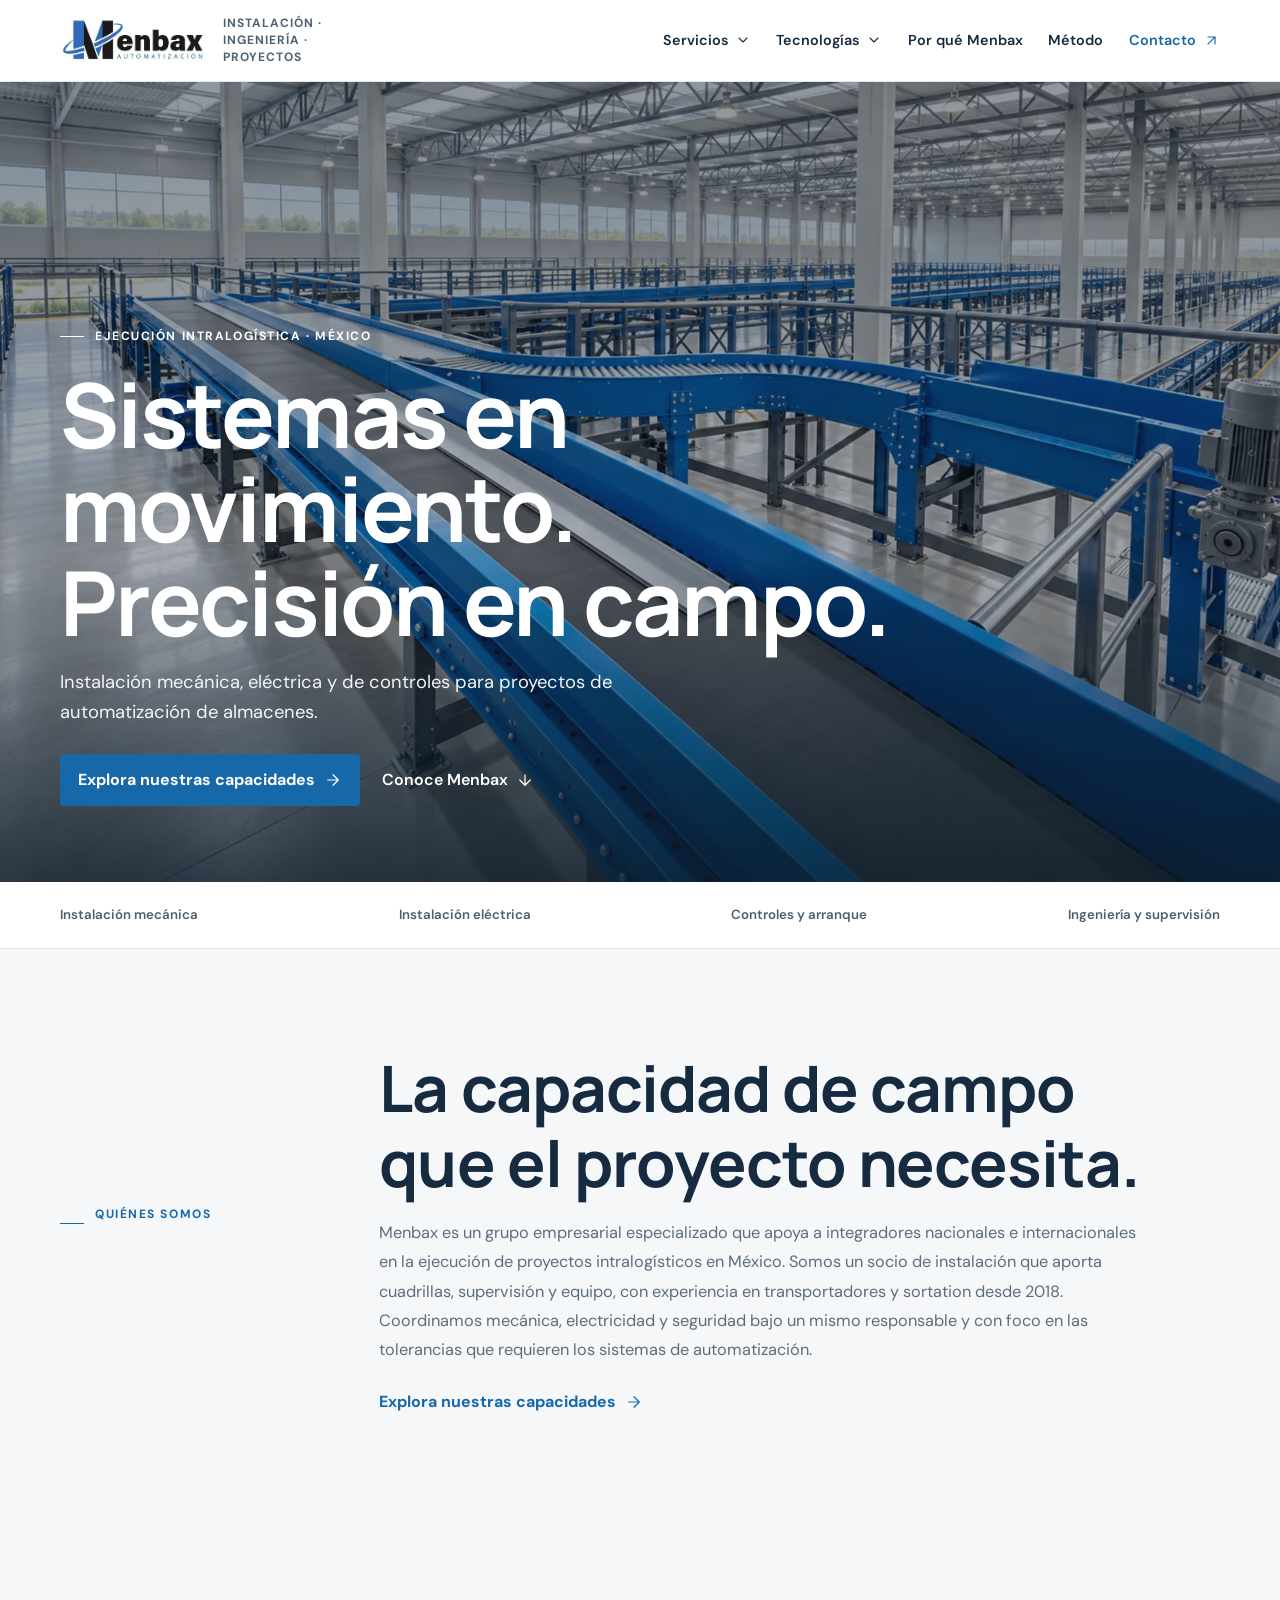
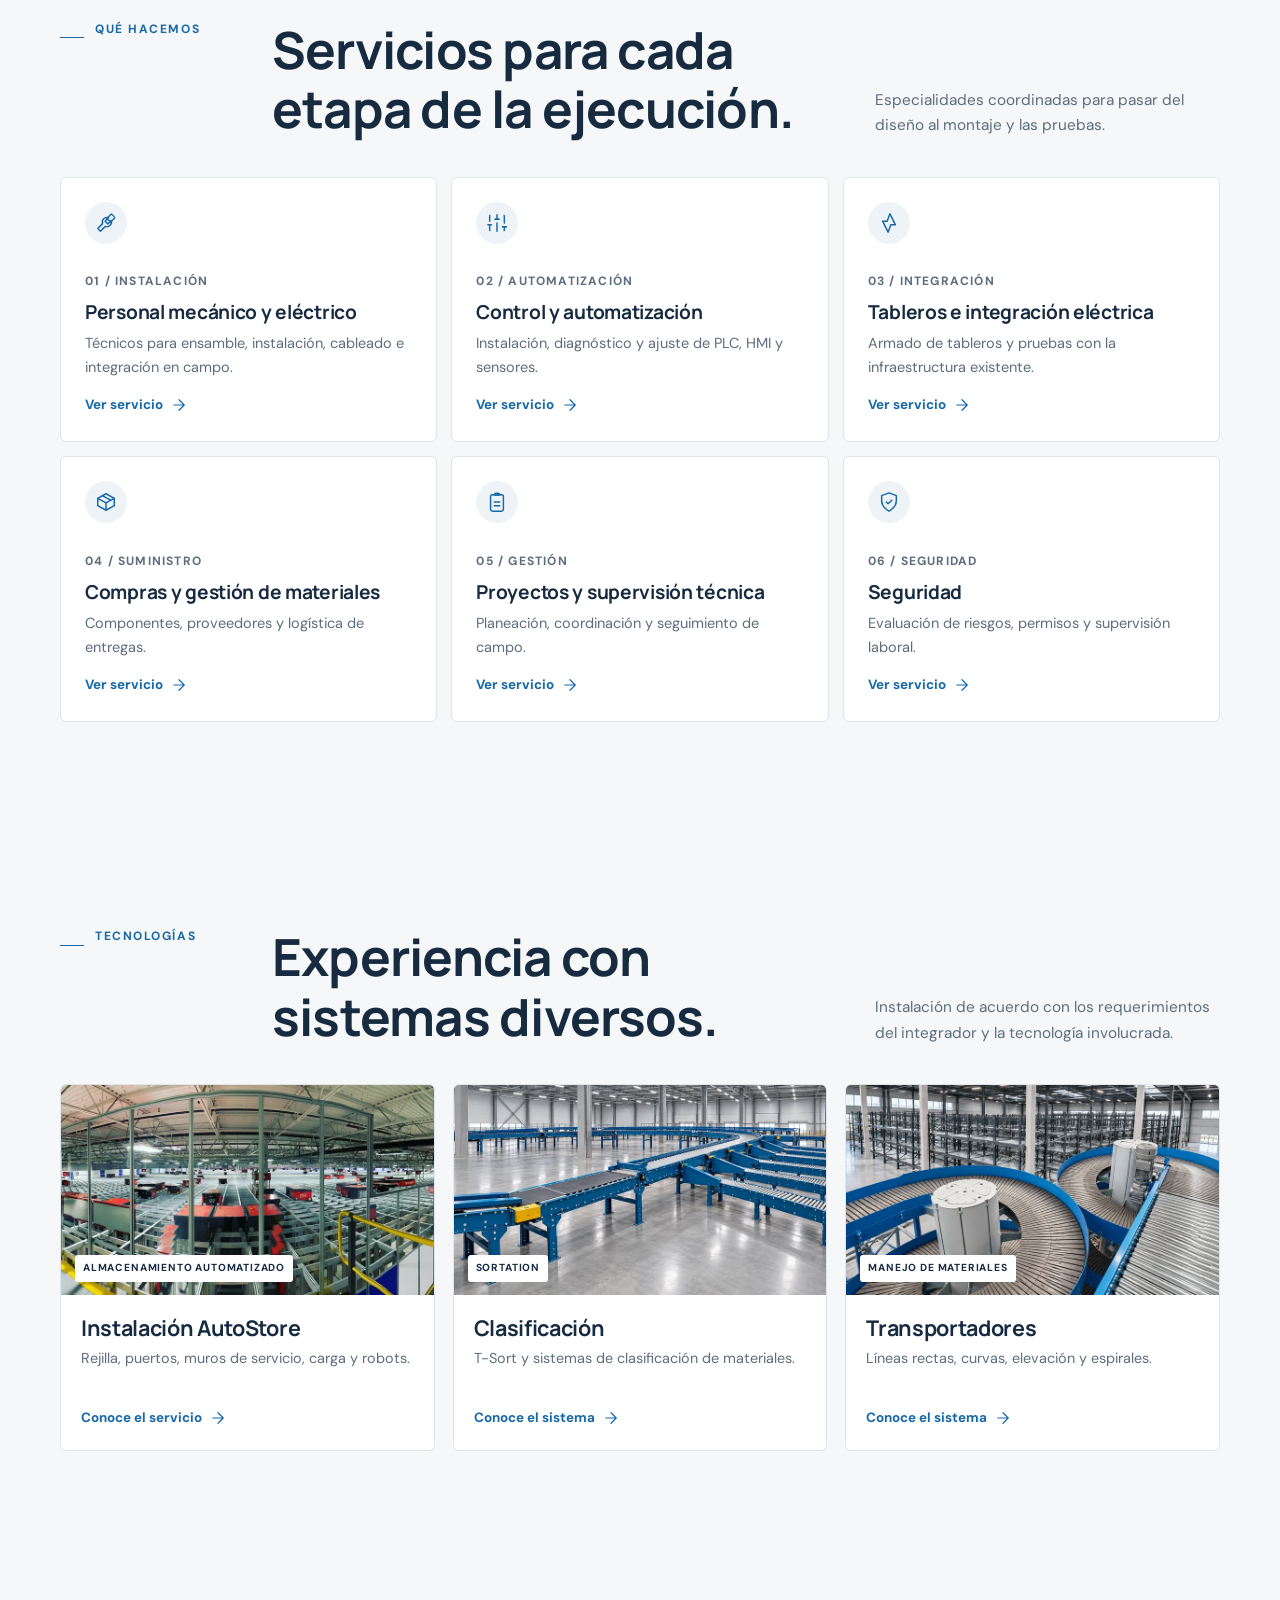
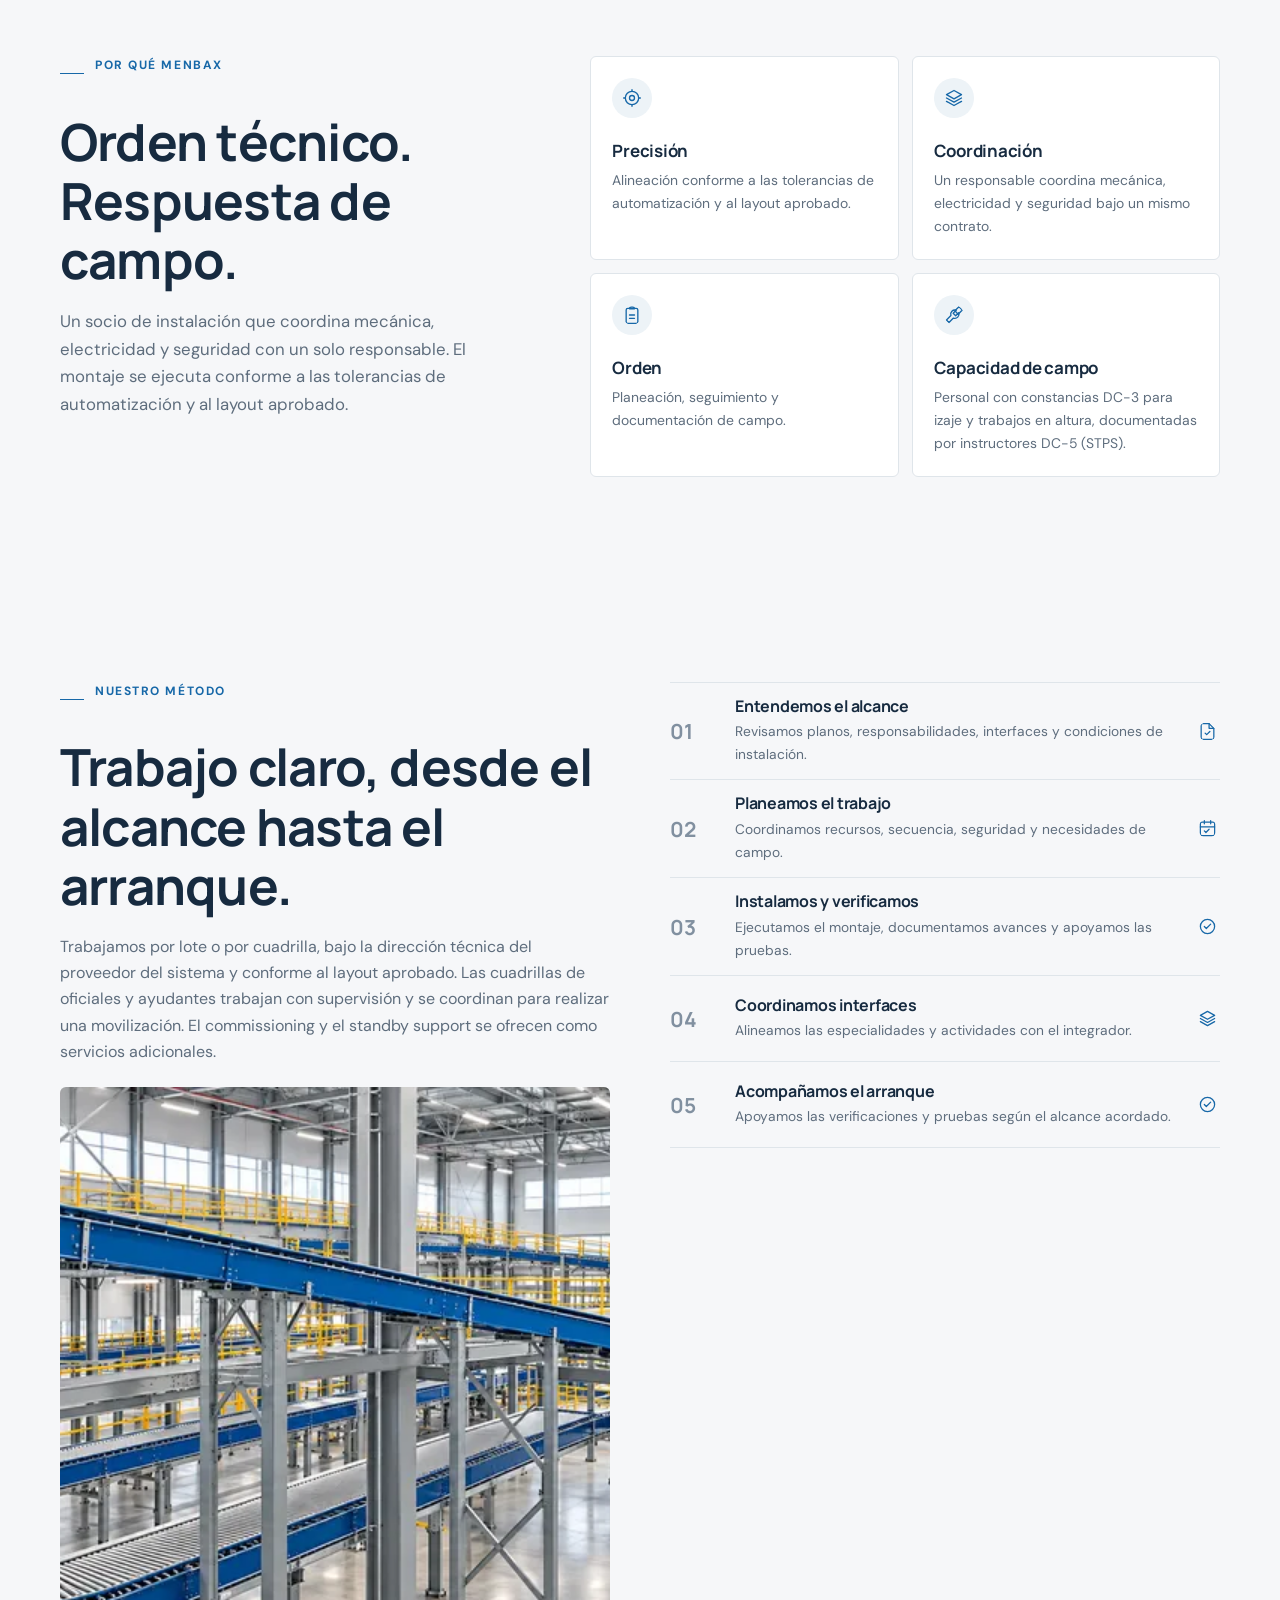
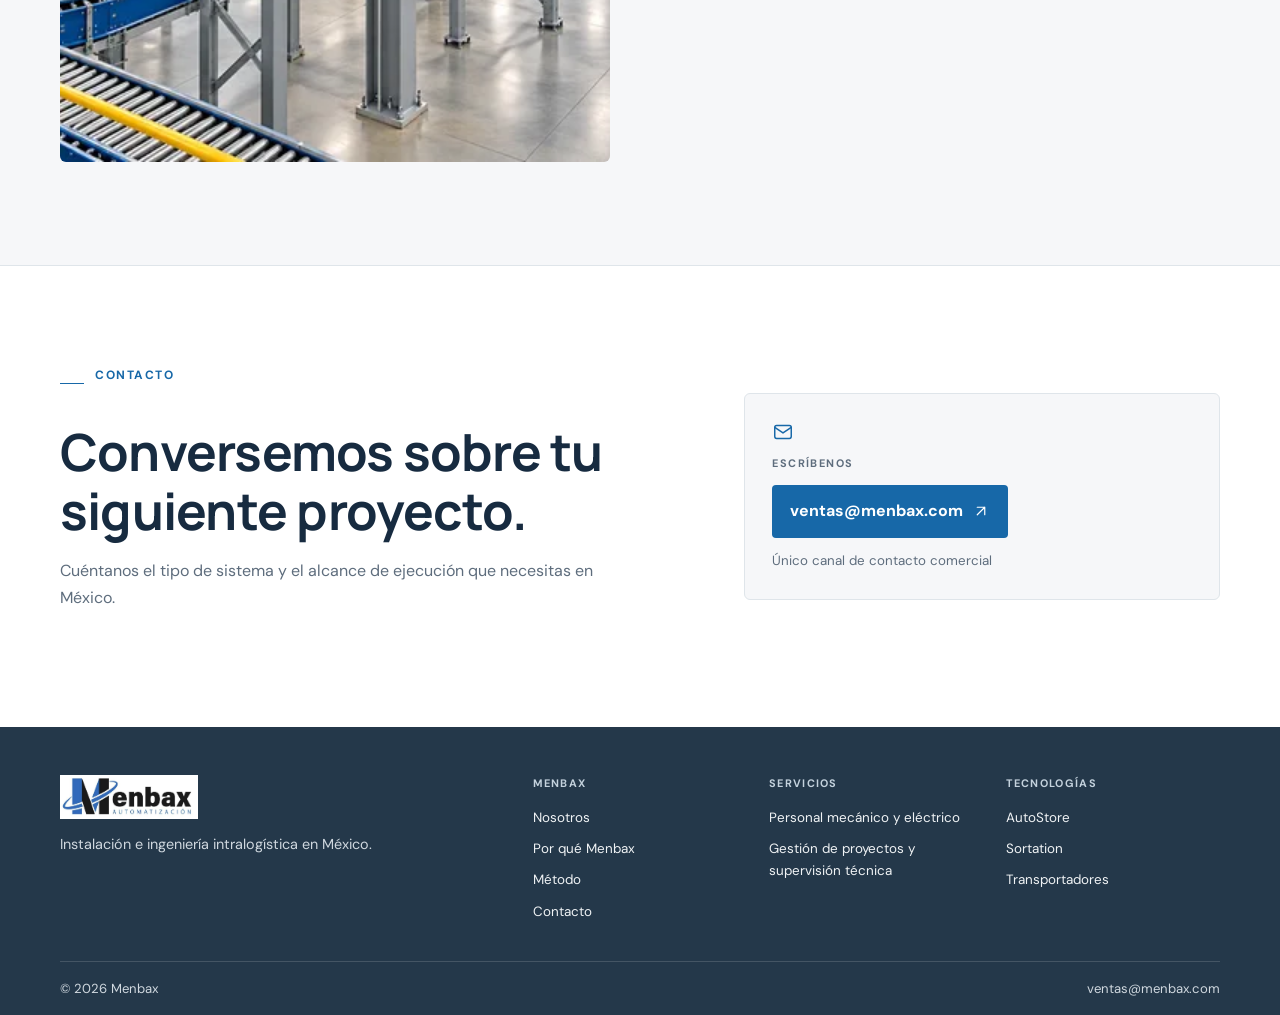
==== commit 6397e646: "Correcciones de revisión: servicios, 3D, sortation, contraste, menú (desde vaisork/Menbax PR #4) Co-" ====
--- a/index.html
+++ b/index.html
@@ -6,9 +6,9 @@
   <meta name="theme-color" content="#F6F7F9">
   <meta name="description" content="Instalación mecánica, eléctrica y de control para sistemas intralogísticos. Ingeniería y gestión de proyectos en México.">
   <title>Menbax | Ejecución intralogística en México</title>
-  <link rel="stylesheet" href="styles.css">
+  <link rel="stylesheet" href="styles.css?v=5c">
   <link rel="icon" href="assets/favicon.svg" type="image/svg+xml">
-  <script src="app.js" defer></script>
+  <script src="app.js?v=5c" defer></script>
 </head>
 <body>
   <a class="skip" href="#contenido">Ir al contenido</a>
--- a/styles.css
+++ b/styles.css
@@ -42,7 +42,7 @@
 .menu-button{display:none}
 .hero{position:relative;min-height:min(800px,calc(100svh - 82px));display:flex;align-items:flex-end;overflow:hidden;background:#314352;color:#fff;isolation:isolate}
 .hero-bg{position:absolute;inset:0;z-index:-2;width:100%;height:100%;object-fit:cover;object-position:center 56%}
-.hero:after{position:absolute;inset:0;z-index:-1;content:'';background:linear-gradient(180deg,#0c1c2a05 24%,#0c1c2a5c 60%,#0c1c2ad9 100%)}
+.hero:after{position:absolute;inset:0;z-index:-1;content:'';background:linear-gradient(180deg,#0c1c2a73 24%,#0c1c2a5c 60%,#0c1c2ad9 100%)}
 .hero-copy{width:min(var(--max),calc(100% - 48px));margin:0 auto;padding:80px 0 76px}
 .eyebrow,.section-kicker{display:flex;align-items:center;gap:11px;margin-bottom:20px;color:var(--blue);font-size:.75rem;letter-spacing:.13em;font-weight:700}
 .eyebrow{color:#fff}
@@ -142,6 +142,8 @@
 .service-details,.tech-detail{padding-block:65px 90px}
 .service-details>.section-heading{margin-bottom:28px}
 .service-detail{display:grid;grid-template-columns:1fr .88fr;gap:45px;align-items:center;padding:35px 0;border-bottom:1px solid var(--line);scroll-margin-top:96px}
+.anchor-alias{position:absolute}
+.service-detail:not(:has(.service-detail-image)){grid-template-columns:1fr}
 .service-detail:nth-of-type(even) .service-detail-copy{order:2}
 .service-detail-copy>svg{display:block;margin-bottom:14px}
 .detail-tag{display:block;margin:0 0 10px;color:var(--blue);font-size:.75rem;font-weight:700;letter-spacing:.1em}
@@ -166,7 +168,7 @@
 .stages>h2{max-width:670px;margin-bottom:26px}
 .stage-grid{display:grid;grid-template-columns:repeat(3,1fr);gap:12px}
 .stage-grid article{position:relative;min-height:175px;padding:20px;background:var(--soft);border:1px solid var(--line);border-radius:6px}
-.stage-grid article>span{position:absolute;right:17px;top:12px;color:#a5afb8;font:700 1.7rem Manrope,sans-serif}
+.stage-grid article>span{position:absolute;right:17px;top:12px;color:#6c7a89;font:700 1.7rem Manrope,sans-serif}
 .stage-grid article>svg{width:21px;height:21px;margin-bottom:14px;color:var(--blue)}
 .stage-grid h3{font-size:1.08rem}
 .stage-grid p{margin:0;color:var(--muted);font-size:.88rem}
@@ -183,6 +185,7 @@
 .diagram-dot{fill:#fff}
 .diagram-label{fill:#172b40;font:700 13px 'DM Sans',sans-serif;letter-spacing:1px}
 .diagram-motion,.diagram-lift,.diagram-route,.sort-branch,.curve-package,.spiral-package{animation:none}
+.sort-branch,.curve-package,.spiral-package{display:none}
 .diagram-route{stroke:#1768a8;stroke-width:3;fill:none;stroke-dasharray:8 8}
 .install-band{padding:25px 0;border-block:1px solid var(--line)}
 .install-band h2{font-size:.75rem;letter-spacing:.12em;color:var(--muted);margin:0 0 17px}
@@ -194,7 +197,8 @@
 .gallery-grid{display:grid;grid-template-columns:1.3fr 1fr 1fr;gap:12px}
 .gallery-grid figure{position:relative;overflow:hidden;margin:0;border-radius:6px;background:#dce3e9}
 .gallery-grid img{display:block;width:100%;height:210px;aspect-ratio:16/9;object-fit:cover;object-position:center}
-.gallery-grid img:first-child{height:100%;min-height:432px;grid-row:span 2}
+.gallery-grid figure:first-child{grid-row:span 2}
+.gallery-grid figure:first-child img{height:100%;min-height:432px}
 .gallery-grid figcaption{position:absolute;inset:auto 0 0;padding:28px 13px 11px;background:linear-gradient(transparent,#172b40b5);color:#fff;font-size:.66rem;letter-spacing:.08em}
 [data-reveal]{opacity:0;transform:translateY(12px);transition:opacity .45s ease,transform .45s ease}
 [data-reveal].is-visible{opacity:1;transform:none}
@@ -205,7 +209,7 @@
 [data-reveal="stagger"].is-visible>*:nth-child(4){transition-delay:.15s}
 [data-draw]{stroke-dasharray:none;stroke-dashoffset:0}
 @media(max-width:1023px){.brand span{display:none}.nav{gap:16px;font-size:.84rem}.section-heading{grid-template-columns:.42fr 1.2fr .8fr;gap:18px}.intro-layout,.why-layout,.method-layout{gap:35px}.footer-main{gap:35px}}
-@media(max-width:760px){html{scroll-padding-top:70px}.container{width:calc(100% - 38px)}.site-header{height:70px}.brand img{width:136px}.menu-button{position:relative;z-index:61;display:flex;flex-direction:column;gap:5px;padding:11px;border:0;background:transparent;color:var(--ink)}.menu-button i{display:block;width:21px;height:1.5px;background:currentColor;transition:transform .2s,opacity .2s}.menu-button[aria-expanded=true] i:first-child{transform:translateY(6.5px) rotate(45deg)}.menu-button[aria-expanded=true] i:nth-child(2){opacity:0}.menu-button[aria-expanded=true] i:last-child{transform:translateY(-6.5px) rotate(-45deg)}body.menu-active{overflow:hidden}.nav{position:fixed;inset:70px 0 0;z-index:60;height:auto;display:none;overflow-y:auto;align-items:stretch;gap:0;padding:16px 22px 30px;background:#fff;color:var(--ink)}.nav.open{display:flex;flex-direction:column}.nav>a,.nav-trigger{width:100%;min-height:54px;padding:13px 0;text-align:left;font-size:1.05rem}.nav-group{height:auto;display:block;border-bottom:1px solid var(--line)}.nav-trigger{justify-content:space-between}.dropdown{position:static;width:auto;transform:none;padding:0 0 10px;border:0;box-shadow:none}.dropdown:not([hidden]){display:grid;grid-template-columns:1fr;gap:0}.dropdown:before{display:none}.dropdown a{min-height:51px;padding:8px 4px;border-top:1px solid var(--line)}.dropdown a svg{width:20px;height:20px}.dropdown a small{display:none}.nav-contact{margin-top:9px;padding:12px 0!important}.hero{min-height:min(760px,calc(100svh - 70px));min-height:max(600px,calc(100svh - 70px));max-height:820px}.hero-bg{object-position:56% center}.hero-copy{width:calc(100% - 38px);padding:60px 0 43px}.hero h1{max-width:650px;font-size:clamp(3rem,11.5vw,4.4rem)}.hero .lead{max-width:480px;font-size:1.02rem}.hero-actions{gap:16px}.value-strip .container{justify-content:flex-start;gap:10px 20px}.value-strip span{font-size:.78rem}.section{padding:64px 0}.intro-layout{grid-template-columns:1fr;gap:7px}.section-heading{grid-template-columns:1fr;gap:6px}.section-heading .section-kicker{margin-bottom:5px}.section-heading>p{margin-top:8px}.cards-grid{grid-template-columns:repeat(2,minmax(0,1fr))}.capability-card{min-height:220px;padding:19px}.tech-grid{grid-template-columns:1fr}.tech-image{aspect-ratio:4/3}.tech-card-body p{min-height:0}.why-layout,.method-layout,.contact-layout{grid-template-columns:1fr;gap:28px}.pillar{min-height:165px;padding:18px}.method-photo{aspect-ratio:4/3;margin-top:18px}.contact-layout{padding-block:0}.contact-card{width:100%}.footer-main{grid-template-columns:1fr;gap:25px}.footer-links{grid-template-columns:repeat(3,minmax(0,1fr));gap:16px}.page-hero{padding:38px 0 34px}.page-hero-layout{grid-template-columns:1fr;gap:20px}.page-hero-layout>img{aspect-ratio:4/3}.service-details,.tech-detail{padding-block:50px 68px}.service-details>.section-heading{grid-template-columns:1fr}.service-detail,.service-detail:nth-of-type(even){grid-template-columns:1fr;gap:16px;padding-block:26px}.service-detail:nth-of-type(even) .service-detail-copy{order:initial}.service-detail-image{order:initial}.service-detail-image img{aspect-ratio:4/3}.tech-detail>.tech-facts{grid-template-columns:1fr}.stage-grid{grid-template-columns:1fr}.stage-grid article{min-height:0}.page-cta{align-items:flex-start;flex-direction:column}.system-diagram{margin-bottom:30px;padding:14px}.system-diagram figcaption{align-items:flex-start;flex-direction:column;gap:4px}.diagram{display:block}.diagram-label{font-size:30px}.install-items{grid-template-columns:repeat(2,1fr)}.gallery-grid{grid-template-columns:1fr 1fr}.gallery-grid img,.gallery-grid img:first-child{height:auto;aspect-ratio:4/3;min-height:0;grid-row:auto}.gallery-grid figure:first-child{grid-column:span 2}.gallery-grid figure:first-child img{height:auto;aspect-ratio:4/3}}
+@media(max-width:760px){html{scroll-padding-top:70px}.container{width:calc(100% - 38px)}.site-header{height:70px}.brand img{width:136px}.menu-button{position:relative;z-index:61;display:flex;flex-direction:column;gap:5px;padding:11px;border:0;background:transparent;color:var(--ink)}.menu-button i{display:block;width:21px;height:1.5px;background:currentColor;transition:transform .2s,opacity .2s}.menu-button[aria-expanded=true] i:first-child{transform:translateY(6.5px) rotate(45deg)}.menu-button[aria-expanded=true] i:nth-child(2){opacity:0}.menu-button[aria-expanded=true] i:last-child{transform:translateY(-6.5px) rotate(-45deg)}body.menu-active{overflow:hidden}.nav{position:fixed;inset:70px 0 0;z-index:60;height:auto;display:none;overflow-y:auto;align-items:stretch;gap:0;padding:16px 22px 30px;background:#fff;color:var(--ink)}.nav.open{display:flex;flex-direction:column}.nav>a,.nav-trigger{width:100%;min-height:54px;padding:13px 0;text-align:left;font-size:1.05rem}.nav-group{height:auto;display:block;border-bottom:1px solid var(--line)}.nav-trigger{justify-content:space-between}.dropdown{position:static;width:auto;transform:none;padding:0 0 10px;border:0;box-shadow:none}.dropdown:not([hidden]){display:grid;grid-template-columns:1fr;gap:0}.dropdown:before{display:none}.dropdown a{min-height:51px;padding:8px 4px;border-top:1px solid var(--line)}.dropdown a svg{width:20px;height:20px}.dropdown a small{display:none}.nav-contact{margin-top:9px;padding:12px 0!important}.hero{min-height:min(760px,calc(100svh - 70px));min-height:max(600px,calc(100svh - 70px));max-height:820px}.hero-bg{object-position:56% center}.hero-copy{width:calc(100% - 38px);padding:60px 0 43px}.hero h1{max-width:650px;font-size:clamp(3rem,11.5vw,4.4rem)}.hero .lead{max-width:480px;font-size:1.02rem}.hero-actions{gap:16px}.value-strip .container{justify-content:flex-start;gap:10px 20px}.value-strip span{font-size:.78rem}.section{padding:64px 0}.intro-layout{grid-template-columns:1fr;gap:7px}.section-heading{grid-template-columns:1fr;gap:6px}.section-heading .section-kicker{margin-bottom:5px}.section-heading>p{margin-top:8px}.cards-grid{grid-template-columns:repeat(2,minmax(0,1fr))}.capability-card{min-height:220px;padding:19px}.tech-grid{grid-template-columns:1fr}.tech-image{aspect-ratio:4/3}.tech-card-body p{min-height:0}.why-layout,.method-layout,.contact-layout{grid-template-columns:1fr;gap:28px}.pillar{min-height:165px;padding:18px}.method-photo{aspect-ratio:4/3;margin-top:18px}.contact-layout{padding-block:0}.contact-card{width:100%}.footer-main{grid-template-columns:1fr;gap:25px}.footer-links{grid-template-columns:repeat(3,minmax(0,1fr));gap:16px}.page-hero{padding:38px 0 34px}.page-hero-layout{grid-template-columns:1fr;gap:20px}.page-hero-layout>img{aspect-ratio:4/3}.service-details,.tech-detail{padding-block:50px 68px}.service-details>.section-heading{grid-template-columns:1fr}.service-detail,.service-detail:nth-of-type(even){grid-template-columns:1fr;gap:16px;padding-block:26px}.service-detail:nth-of-type(even) .service-detail-copy{order:initial}.service-detail-image{order:initial}.service-detail-image img{aspect-ratio:4/3}.tech-detail>.tech-facts{grid-template-columns:1fr}.stage-grid{grid-template-columns:1fr}.stage-grid article{min-height:0}.page-cta{align-items:flex-start;flex-direction:column}.system-diagram{margin-bottom:30px;padding:14px}.system-diagram figcaption{align-items:flex-start;flex-direction:column;gap:4px}.diagram{display:block}.diagram-label{font-size:30px}.install-items{grid-template-columns:repeat(2,1fr)}.gallery-grid{grid-template-columns:1fr 1fr}.gallery-grid img,.gallery-grid figure:first-child img{height:auto;aspect-ratio:4/3;min-height:0}.gallery-grid figure:first-child{grid-column:span 2;grid-row:auto}.gallery-grid figure:first-child img{height:auto;aspect-ratio:4/3}}
 @media(max-width:639px){body{font-size:16px}.container{width:calc(100% - 34px)}.hero-copy{width:calc(100% - 34px)}.hero h1{font-size:clamp(2.75rem,11.3vw,3.75rem)}.hero .lead{font-size:1rem}.hero-actions{align-items:flex-start;flex-direction:column;gap:13px}.hero-actions .button{align-self:flex-start}.value-strip .container{gap:8px 16px}.value-strip span{width:calc(50% - 9px);font-size:.75rem}.cards-grid{grid-template-columns:1fr;gap:11px}.capability-card{min-height:0;padding:18px}.capability-card>svg{margin-bottom:14px}.capability-card h3{font-size:1.1rem}.capability-card p{font-size:.9rem}.capability-card b{margin-top:10px}.pillar-grid{grid-template-columns:1fr 1fr;gap:9px}.pillar{min-height:160px;padding:14px}.pillar>svg{margin-bottom:11px}.pillar h3{font-size:1rem}.pillar p{font-size:.81rem}.method-steps article{grid-template-columns:38px 1fr 20px;gap:10px}.contact-card{padding:20px}.footer-links{grid-template-columns:repeat(2,minmax(0,1fr));gap:22px 12px}.footer-links a{font-size:.81rem}.footer-bottom{align-items:flex-start;flex-direction:column;justify-content:center;padding-block:12px}.page-hero h1{font-size:clamp(2.35rem,10vw,3.3rem)}.service-detail{padding-block:23px}.page-cta{padding:20px}.page-cta>div{gap:11px}.page-cta h2{font-size:1.3rem}.tech-facts article{padding:20px}.install-items{gap:12px}.install-items span{align-items:flex-start;font-size:.78rem}.gallery-grid{gap:8px}.system-diagram{margin-inline:0}}
 @media(prefers-reduced-motion:reduce){html{scroll-behavior:auto}*,*:before,*:after{animation-duration:.01ms!important;animation-iteration-count:1!important;scroll-behavior:auto!important;transition-duration:.01ms!important}[data-reveal],[data-reveal="stagger"]>*{opacity:1!important;transform:none!important}}
 .as-como,.as-galeria{margin:56px 0}
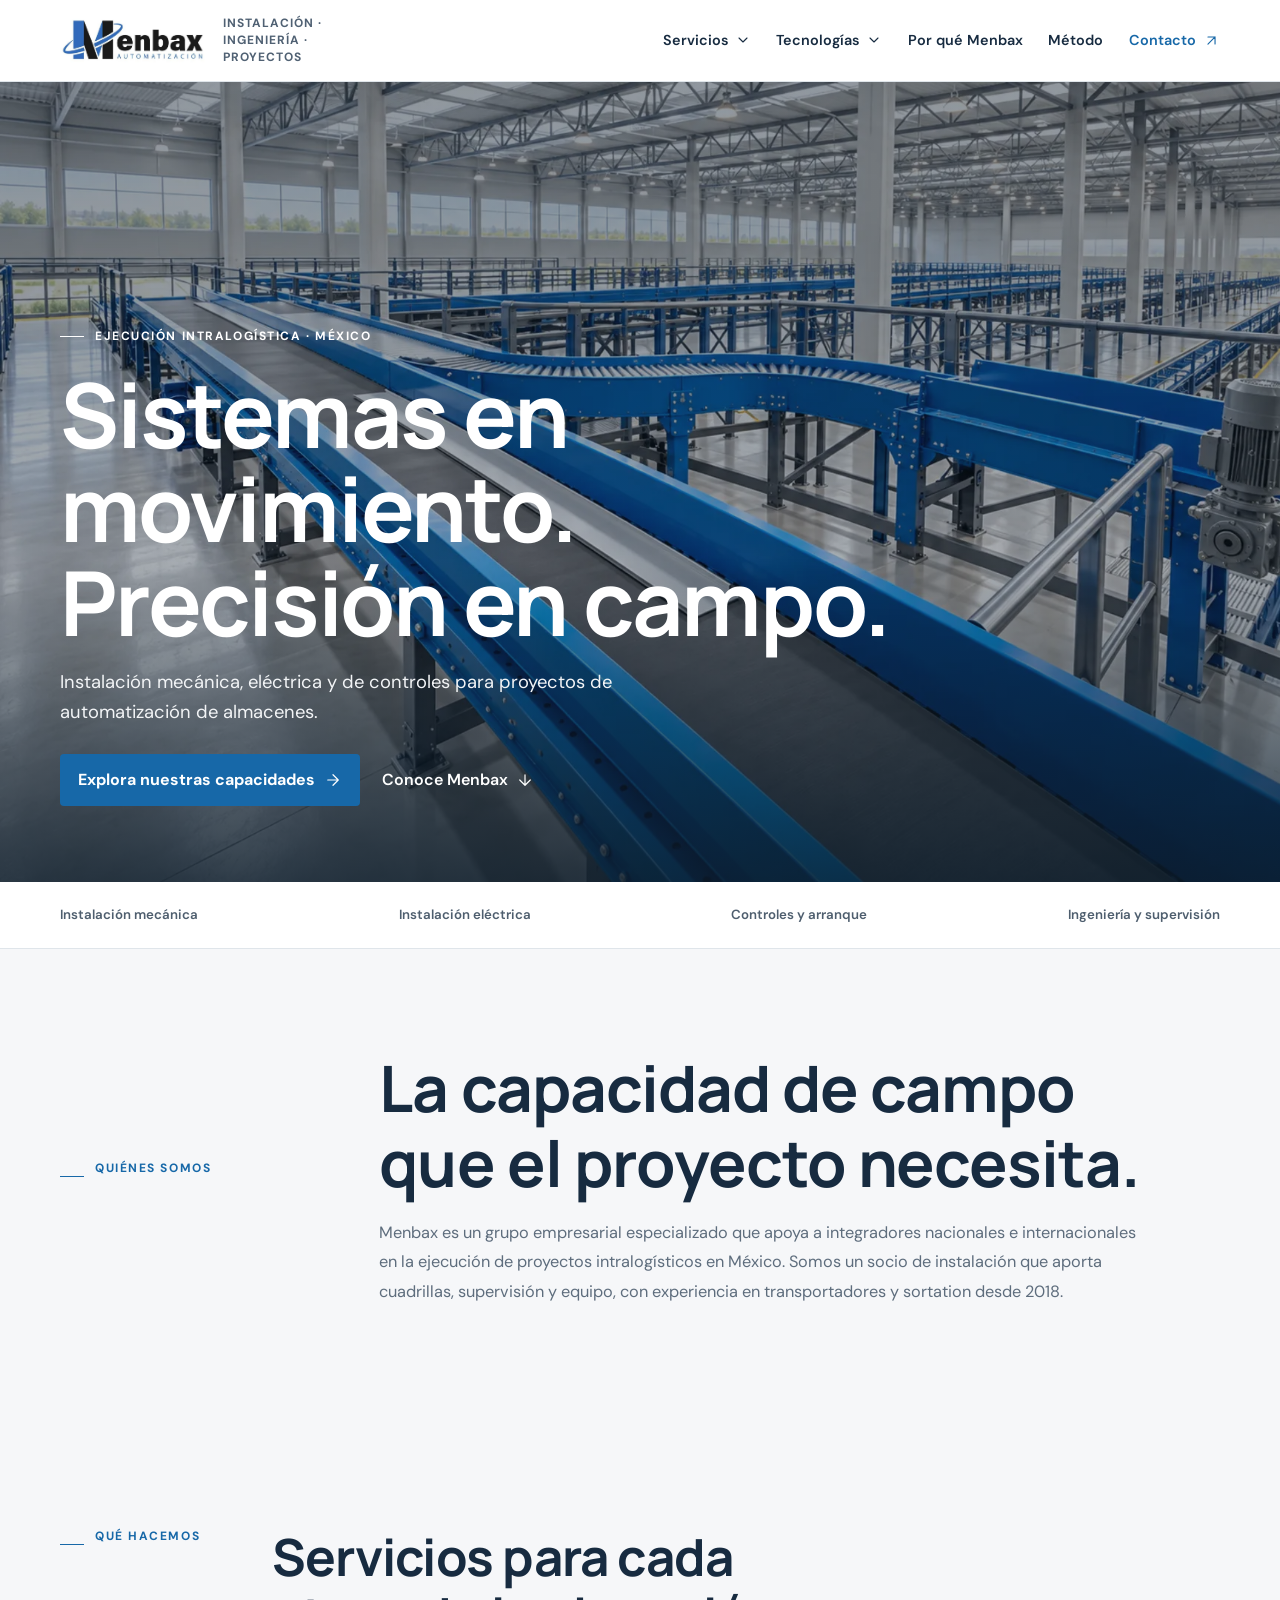
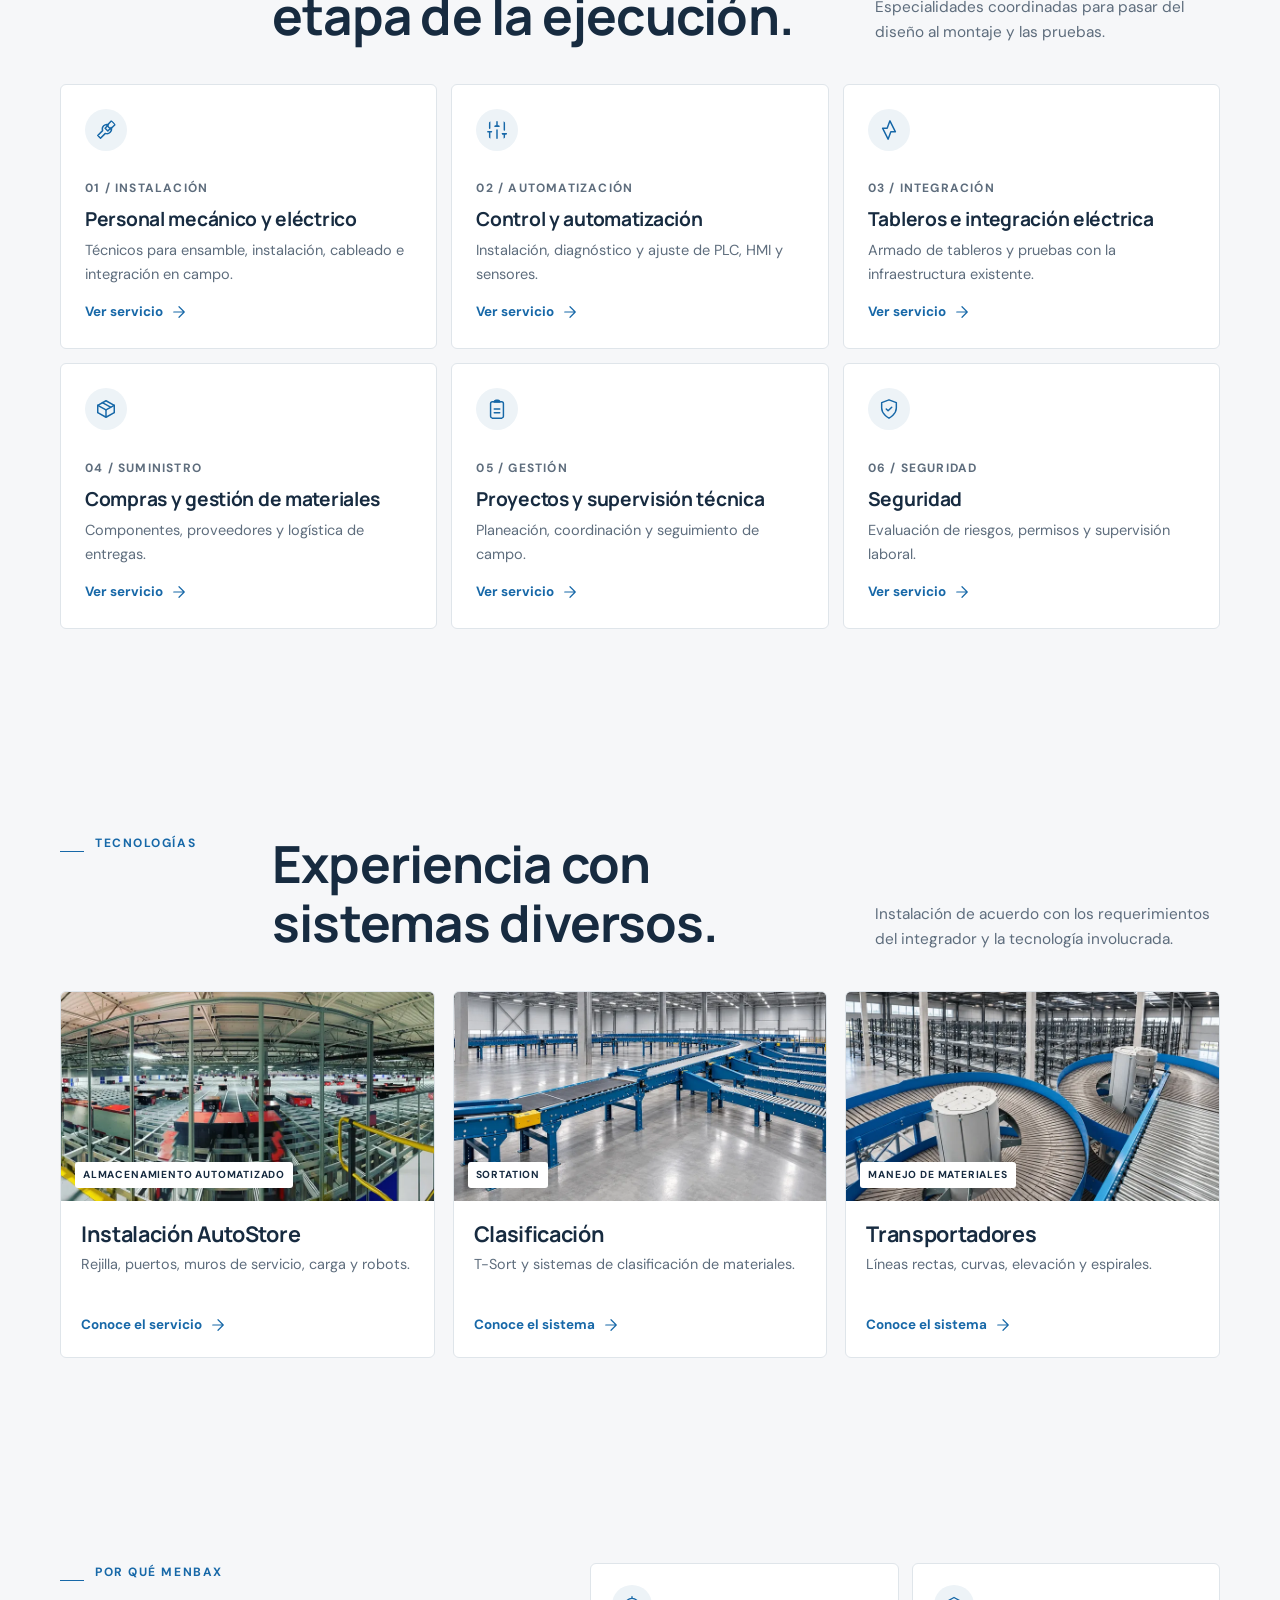
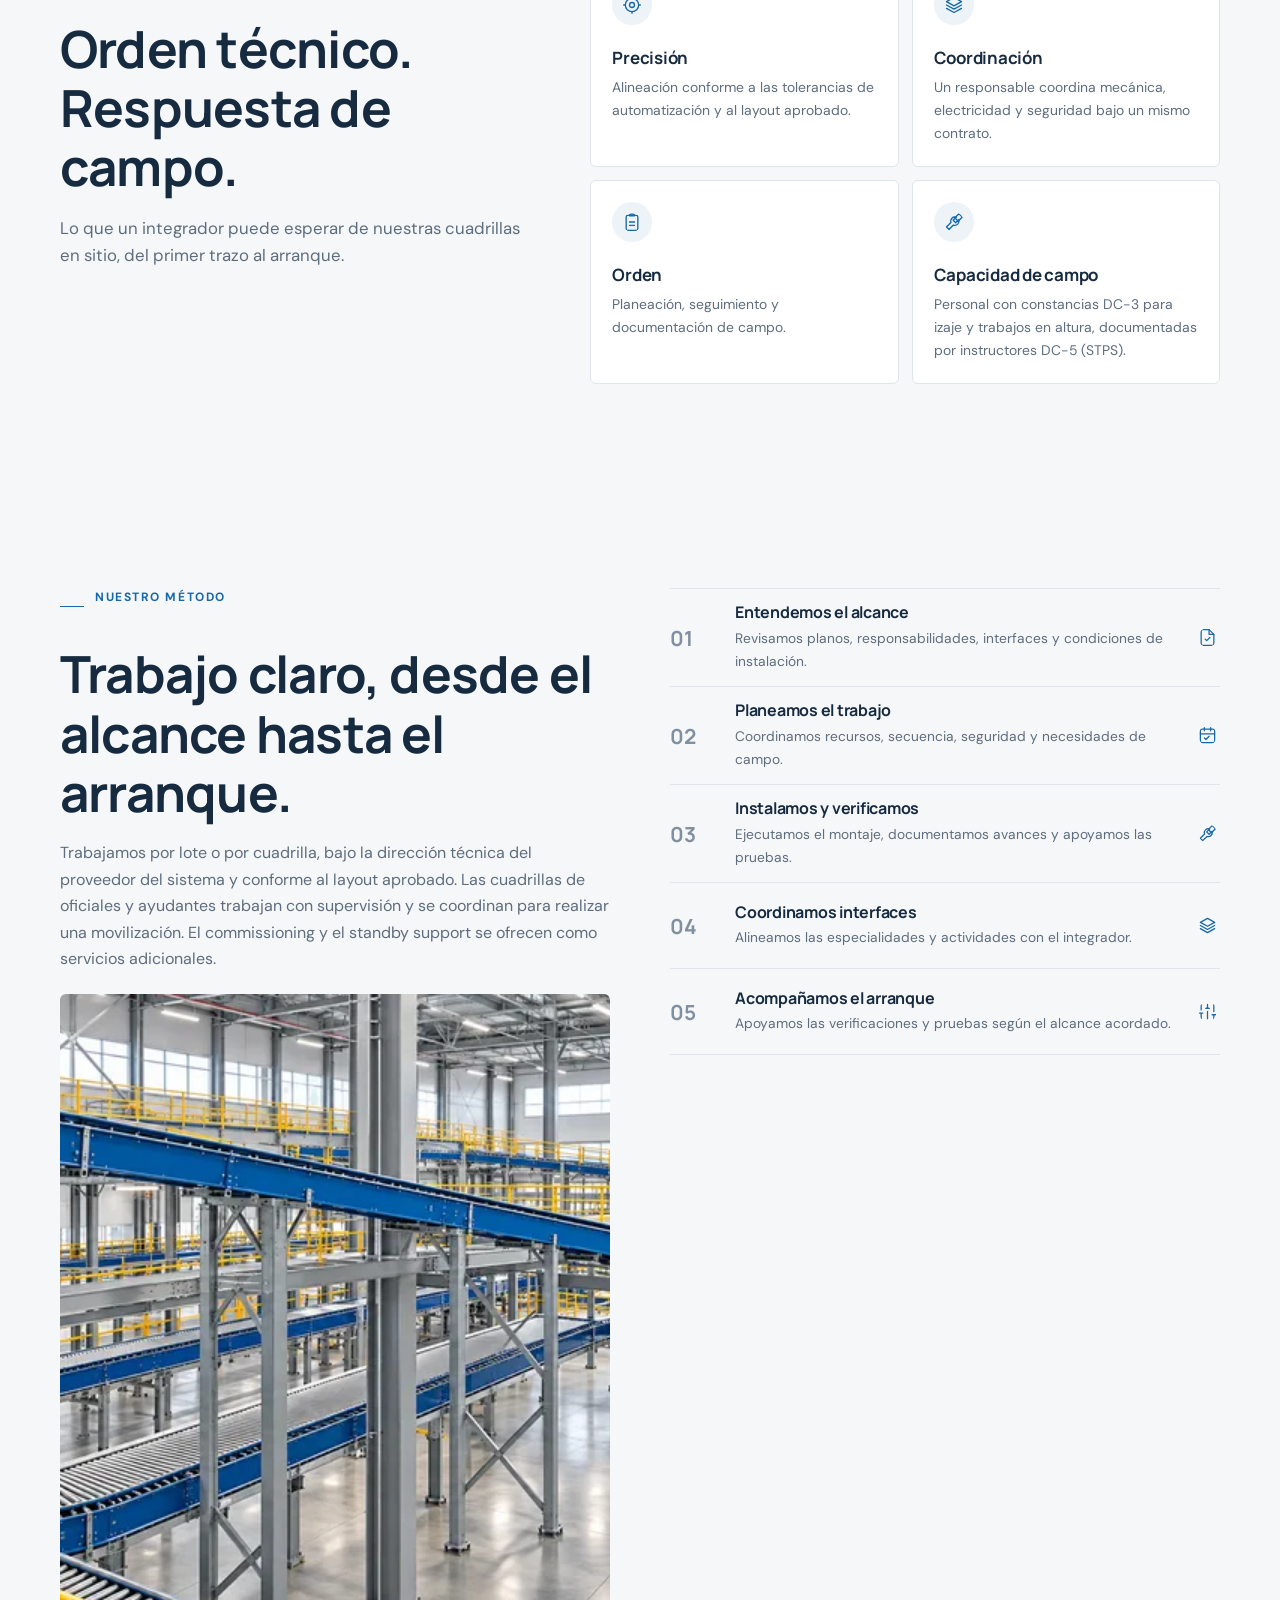
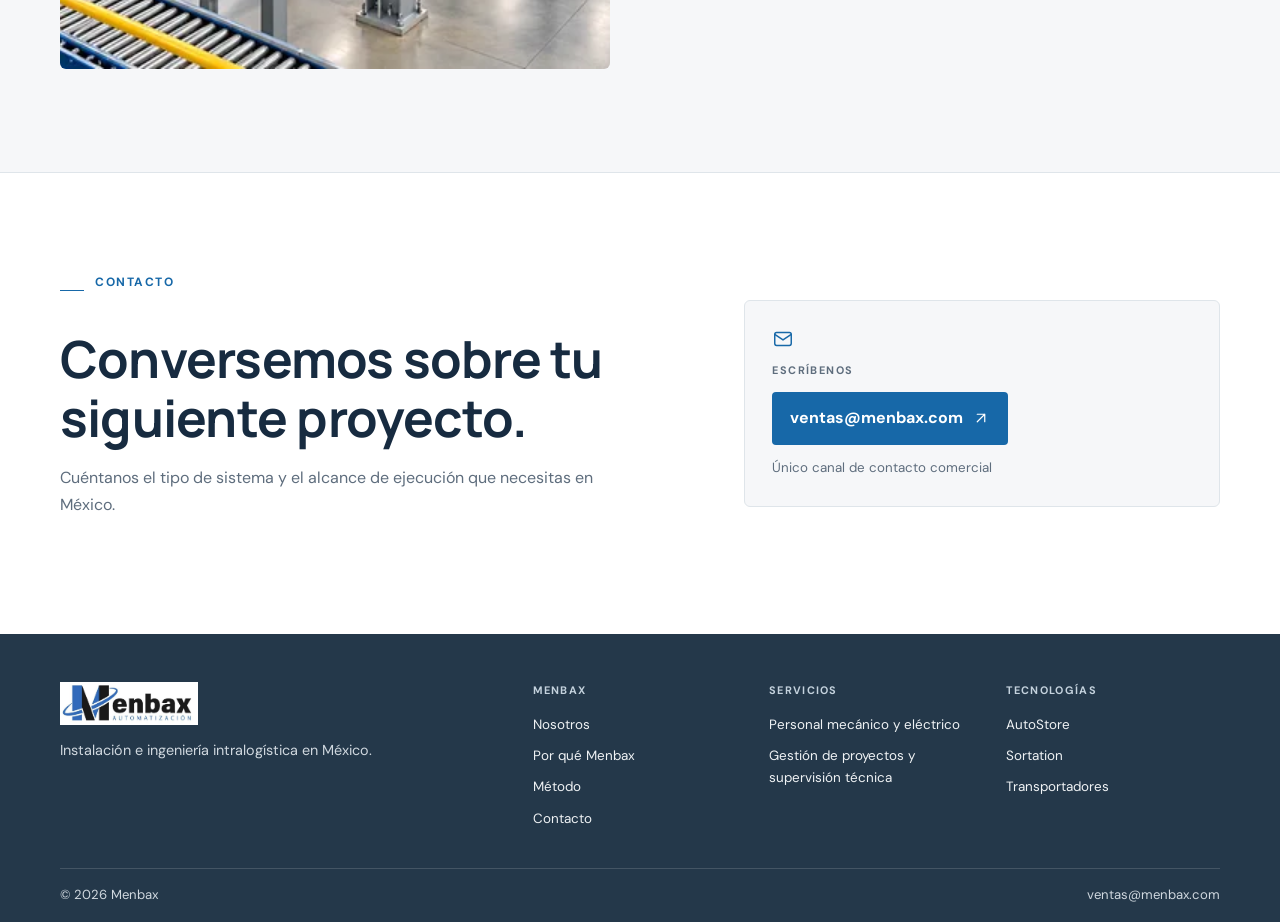
==== commit 12ebf7b7: "Revisión de diseño completa (desde vaisork/Menbax PR #4) Co-Authored-By: Claude Opus 5.5 <noreply@an" ====
--- a/index.html
+++ b/index.html
@@ -6,9 +6,9 @@
   <meta name="theme-color" content="#F6F7F9">
   <meta name="description" content="Instalación mecánica, eléctrica y de control para sistemas intralogísticos. Ingeniería y gestión de proyectos en México.">
   <title>Menbax | Ejecución intralogística en México</title>
-  <link rel="stylesheet" href="styles.css?v=5c">
+  <link rel="stylesheet" href="styles.css?v=5d">
   <link rel="icon" href="assets/favicon.svg" type="image/svg+xml">
-  <script src="app.js?v=5c" defer></script>
+  <script src="app.js?v=5d" defer></script>
 </head>
 <body>
   <a class="skip" href="#contenido">Ir al contenido</a>
@@ -23,7 +23,7 @@
       <div class="container hero-copy"><p class="eyebrow">EJECUCIÓN INTRALOGÍSTICA · MÉXICO</p><h1><span><span class="line-inner">Sistemas en</span></span><span><span class="line-inner">movimiento.</span></span><span><span class="line-inner">Precisión en campo.</span></span></h1><p class="lead">Instalación mecánica, eléctrica y de controles para proyectos de automatización de almacenes.</p><div class="hero-actions"><a class="button button-orange" href="servicios.html">Explora nuestras capacidades <svg aria-hidden="true"><use href="assets/icons.svg#arrow-right"></use></svg></a><a class="text-link" href="#nosotros">Conoce Menbax <svg aria-hidden="true"><use href="assets/icons.svg#arrow-down"></use></svg></a></div></div>
     </section>
     <div class="value-strip"><div class="container"><span>Instalación mecánica</span><span>Instalación eléctrica</span><span>Controles y arranque</span><span>Ingeniería y supervisión</span></div></div>
-    <section class="section intro grid-bg light-grid" id="nosotros" data-draw><div class="container intro-layout"><div class="section-kicker"><p>QUIÉNES SOMOS</p></div><div><h2>La capacidad de campo que el proyecto necesita.</h2><p>Menbax es un grupo empresarial especializado que apoya a integradores nacionales e internacionales en la ejecución de proyectos intralogísticos en México. Somos un socio de instalación que aporta cuadrillas, supervisión y equipo, con experiencia en transportadores y sortation desde 2018. Coordinamos mecánica, electricidad y seguridad bajo un mismo responsable y con foco en las tolerancias que requieren los sistemas de automatización.</p><a class="arrow-link" href="servicios.html">Explora nuestras capacidades <svg aria-hidden="true"><use href="assets/icons.svg#arrow-right"></use></svg></a></div></div></section>
+    <section class="section intro grid-bg light-grid" id="nosotros" data-draw><div class="container intro-layout"><div class="section-kicker"><p>QUIÉNES SOMOS</p></div><div><h2>La capacidad de campo que el proyecto necesita.</h2><p>Menbax es un grupo empresarial especializado que apoya a integradores nacionales e internacionales en la ejecución de proyectos intralogísticos en México. Somos un socio de instalación que aporta cuadrillas, supervisión y equipo, con experiencia en transportadores y sortation desde 2018.</p></div></div></section>
     <section class="section services grid-bg" id="servicios"><div class="container"><div class="section-heading"><div class="section-kicker"><p>QUÉ HACEMOS</p></div><h2>Servicios para cada etapa de la ejecución.</h2><p>Especialidades coordinadas para pasar del diseño al montaje y las pruebas.</p></div><div class="cards-grid service-cards">
       <a class="capability-card" href="servicios.html#instalacion-mecanica"><svg><use href="assets/icons.svg#tools"></use></svg><span>01 / INSTALACIÓN</span><h3>Personal mecánico y eléctrico</h3><p>Técnicos para ensamble, instalación, cableado e integración en campo.</p><b>Ver servicio <svg><use href="assets/icons.svg#arrow-right"></use></svg></b></a>
       <a class="capability-card" href="servicios.html#controles"><svg><use href="assets/icons.svg#sliders"></use></svg><span>02 / AUTOMATIZACIÓN</span><h3>Control y automatización</h3><p>Instalación, diagnóstico y ajuste de PLC, HMI y sensores.</p><b>Ver servicio <svg><use href="assets/icons.svg#arrow-right"></use></svg></b></a>
@@ -32,14 +32,13 @@
       <a class="capability-card" href="servicios.html#supervision"><svg><use href="assets/icons.svg#clipboard"></use></svg><span>05 / GESTIÓN</span><h3>Proyectos y supervisión técnica</h3><p>Planeación, coordinación y seguimiento de campo.</p><b>Ver servicio <svg><use href="assets/icons.svg#arrow-right"></use></svg></b></a>
       <a class="capability-card" href="servicios.html#seguridad"><svg><use href="assets/icons.svg#shield-check"></use></svg><span>06 / SEGURIDAD</span><h3>Seguridad</h3><p>Evaluación de riesgos, permisos y supervisión laboral.</p><b>Ver servicio <svg><use href="assets/icons.svg#arrow-right"></use></svg></b></a>
     </div></div></section>
-    <div class="ribbon" aria-hidden="true"><div class="ribbon-inner">PRECISIÓN EN CADA INTERFAZ <svg><use href="assets/icons.svg#arrow-right"></use></svg> ORDEN EN CADA ETAPA <svg><use href="assets/icons.svg#arrow-right"></use></svg> MOVIMIENTO CON PROPÓSITO</div></div>
     <section class="section technologies" id="tecnologias"><div class="container"><div class="section-heading"><div class="section-kicker"><p>TECNOLOGÍAS</p></div><h2>Experiencia con sistemas diversos.</h2><p>Instalación de acuerdo con los requerimientos del integrador y la tecnología involucrada.</p></div><div class="tech-grid">
       <a class="tech-card" href="tecnologias/almacenamiento.html"><div class="tech-image"><img src="assets/img/autostore/autostore-grid-panorama-1600.webp" srcset="assets/img/autostore/autostore-grid-panorama-800.webp 800w, assets/img/autostore/autostore-grid-panorama-1600.webp 1600w" sizes="(max-width: 760px) 100vw, 33vw" alt="Rejilla AutoStore instalada con robots en operación." width="1600" height="900" loading="lazy"><span>ALMACENAMIENTO AUTOMATIZADO</span></div><div class="tech-card-body"><h3>Instalación AutoStore</h3><p>Rejilla, puertos, muros de servicio, carga y robots.</p><b>Conoce el servicio <svg><use href="assets/icons.svg#arrow-right"></use></svg></b></div></a>
       <a class="tech-card" href="tecnologias/sortation.html"><div class="tech-image"><img src="assets/img/sorter.webp" srcset="assets/img/sorter-800.webp 800w, assets/img/sorter.webp 1200w" sizes="(max-width: 760px) 100vw, 33vw" alt="Líneas de transporte y clasificación con derivaciones ordenadas." width="1200" height="675" loading="lazy"><span>SORTATION</span></div><div class="tech-card-body"><h3>Clasificación</h3><p>T-Sort y sistemas de clasificación de materiales.</p><b>Conoce el sistema <svg><use href="assets/icons.svg#arrow-right"></use></svg></b></div></a>
       <a class="tech-card" href="tecnologias/transportadores.html"><div class="tech-image"><img src="assets/img/conveyors.webp" srcset="assets/img/conveyors-800.webp 800w, assets/img/conveyors.webp 1200w" sizes="(max-width: 760px) 100vw, 33vw" alt="Transportadores curvos azules en una nave de estructura gris." width="1200" height="675" loading="lazy"><span>MANEJO DE MATERIALES</span></div><div class="tech-card-body"><h3>Transportadores</h3><p>Líneas rectas, curvas, elevación y espirales.</p><b>Conoce el sistema <svg><use href="assets/icons.svg#arrow-right"></use></svg></b></div></a>
     </div></div></section>
-    <section class="section why grid-bg light-grid" id="por-que"><div class="container why-layout"><div><div class="section-kicker"><p>POR QUÉ MENBAX</p></div><h2>Orden técnico. Respuesta de campo.</h2><p class="why-lead">Un socio de instalación que coordina mecánica, electricidad y seguridad con un solo responsable. El montaje se ejecuta conforme a las tolerancias de automatización y al layout aprobado.</p></div><div class="pillar-grid" data-reveal="stagger"><article class="pillar"><svg aria-hidden="true"><use href="assets/icons.svg#crosshair"></use></svg><h3>Precisión</h3><p>Alineación conforme a las tolerancias de automatización y al layout aprobado.</p></article><article class="pillar"><svg aria-hidden="true"><use href="assets/icons.svg#layers"></use></svg><h3>Coordinación</h3><p>Un responsable coordina mecánica, electricidad y seguridad bajo un mismo contrato.</p></article><article class="pillar"><svg aria-hidden="true"><use href="assets/icons.svg#clipboard"></use></svg><h3>Orden</h3><p>Planeación, seguimiento y documentación de campo.</p></article><article class="pillar"><svg aria-hidden="true"><use href="assets/icons.svg#tools"></use></svg><h3>Capacidad de campo</h3><p>Personal con constancias DC-3 para izaje y trabajos en altura, documentadas por instructores DC-5 (STPS).</p></article></div></div></section>
-    <section class="section method grid-bg" id="metodo"><div class="container method-layout"><div><div class="section-kicker"><p>NUESTRO MÉTODO</p></div><h2>Trabajo claro, desde el alcance hasta el arranque.</h2><p class="muted">Trabajamos por lote o por cuadrilla, bajo la dirección técnica del proveedor del sistema y conforme al layout aprobado. Las cuadrillas de oficiales y ayudantes trabajan con supervisión y se coordinan para realizar una movilización. El commissioning y el standby support se ofrecen como servicios adicionales.</p><img class="method-photo" src="assets/img/mezzanine.webp" srcset="assets/img/mezzanine-800.webp 800w, assets/img/mezzanine.webp 1200w" sizes="(max-width: 760px) 100vw, 40vw" alt="Mezzanine industrial con transportadores azules y pasarelas limpias." width="1200" height="675" loading="lazy"></div><div class="method-steps"><article><span>01</span><div><h3>Entendemos el alcance</h3><p>Revisamos planos, responsabilidades, interfaces y condiciones de instalación.</p></div><svg><use href="assets/icons.svg#file-check"></use></svg></article><article><span>02</span><div><h3>Planeamos el trabajo</h3><p>Coordinamos recursos, secuencia, seguridad y necesidades de campo.</p></div><svg><use href="assets/icons.svg#calendar-check"></use></svg></article><article><span>03</span><div><h3>Instalamos y verificamos</h3><p>Ejecutamos el montaje, documentamos avances y apoyamos las pruebas.</p></div><svg><use href="assets/icons.svg#circle-check"></use></svg></article><article><span>04</span><div><h3>Coordinamos interfaces</h3><p>Alineamos las especialidades y actividades con el integrador.</p></div><svg><use href="assets/icons.svg#layers"></use></svg></article><article><span>05</span><div><h3>Acompañamos el arranque</h3><p>Apoyamos las verificaciones y pruebas según el alcance acordado.</p></div><svg><use href="assets/icons.svg#circle-check"></use></svg></article></div></div></section>
+    <section class="section why grid-bg light-grid" id="por-que"><div class="container why-layout"><div><div class="section-kicker"><p>POR QUÉ MENBAX</p></div><h2>Orden técnico. Respuesta de campo.</h2><p class="why-lead">Lo que un integrador puede esperar de nuestras cuadrillas en sitio, del primer trazo al arranque.</p></div><div class="pillar-grid" data-reveal="stagger"><article class="pillar"><svg aria-hidden="true"><use href="assets/icons.svg#crosshair"></use></svg><h3>Precisión</h3><p>Alineación conforme a las tolerancias de automatización y al layout aprobado.</p></article><article class="pillar"><svg aria-hidden="true"><use href="assets/icons.svg#layers"></use></svg><h3>Coordinación</h3><p>Un responsable coordina mecánica, electricidad y seguridad bajo un mismo contrato.</p></article><article class="pillar"><svg aria-hidden="true"><use href="assets/icons.svg#clipboard"></use></svg><h3>Orden</h3><p>Planeación, seguimiento y documentación de campo.</p></article><article class="pillar"><svg aria-hidden="true"><use href="assets/icons.svg#tools"></use></svg><h3>Capacidad de campo</h3><p>Personal con constancias DC-3 para izaje y trabajos en altura, documentadas por instructores DC-5 (STPS).</p></article></div></div></section>
+    <section class="section method grid-bg" id="metodo"><div class="container method-layout"><div><div class="section-kicker"><p>NUESTRO MÉTODO</p></div><h2>Trabajo claro, desde el alcance hasta el arranque.</h2><p class="muted">Trabajamos por lote o por cuadrilla, bajo la dirección técnica del proveedor del sistema y conforme al layout aprobado. Las cuadrillas de oficiales y ayudantes trabajan con supervisión y se coordinan para realizar una movilización. El commissioning y el standby support se ofrecen como servicios adicionales.</p><img class="method-photo" src="assets/img/mezzanine.webp" srcset="assets/img/mezzanine-800.webp 800w, assets/img/mezzanine.webp 1200w" sizes="(max-width: 760px) 100vw, 40vw" alt="Mezzanine industrial con transportadores azules y pasarelas limpias." width="1200" height="675" loading="lazy"></div><div class="method-steps"><article><span>01</span><div><h3>Entendemos el alcance</h3><p>Revisamos planos, responsabilidades, interfaces y condiciones de instalación.</p></div><svg><use href="assets/icons.svg#file-check"></use></svg></article><article><span>02</span><div><h3>Planeamos el trabajo</h3><p>Coordinamos recursos, secuencia, seguridad y necesidades de campo.</p></div><svg><use href="assets/icons.svg#calendar-check"></use></svg></article><article><span>03</span><div><h3>Instalamos y verificamos</h3><p>Ejecutamos el montaje, documentamos avances y apoyamos las pruebas.</p></div><svg><use href="assets/icons.svg#tools"></use></svg></article><article><span>04</span><div><h3>Coordinamos interfaces</h3><p>Alineamos las especialidades y actividades con el integrador.</p></div><svg><use href="assets/icons.svg#layers"></use></svg></article><article><span>05</span><div><h3>Acompañamos el arranque</h3><p>Apoyamos las verificaciones y pruebas según el alcance acordado.</p></div><svg><use href="assets/icons.svg#sliders"></use></svg></article></div></div></section>
     <section class="contact" id="contacto"><div class="container contact-layout"><div><div class="section-kicker"><p>CONTACTO</p></div><h2>Conversemos sobre tu siguiente proyecto.</h2><p>Cuéntanos el tipo de sistema y el alcance de ejecución que necesitas en México.</p></div><div class="contact-card"><svg><use href="assets/icons.svg#mail"></use></svg><span>ESCRÍBENOS</span><a class="button button-orange" href="mailto:ventas@menbax.com?subject=Proyecto%20intralog%C3%ADstico">ventas@menbax.com <svg><use href="assets/icons.svg#arrow-up-right"></use></svg></a><small>Único canal de contacto comercial</small></div></div></section>
   </main>
   <footer class="site-footer"><div class="container footer-main"><div class="footer-brand-block"><a href="index.html" aria-label="Menbax, inicio"><img src="assets/logo-menbax-original.jpg" alt="Menbax Automatización" width="698" height="219"></a><p>Instalación e ingeniería intralogística en México.</p></div><div class="footer-links"><div><b>MENBAX</b><a href="index.html#nosotros">Nosotros</a><a href="index.html#por-que">Por qué Menbax</a><a href="index.html#metodo">Método</a><a href="index.html#contacto">Contacto</a></div><div><b>SERVICIOS</b><a href="servicios.html#instalacion-mecanica">Personal mecánico y eléctrico</a><a href="servicios.html#supervision">Gestión de proyectos y supervisión técnica</a></div><div><b>TECNOLOGÍAS</b><a href="tecnologias/almacenamiento.html">AutoStore</a><a href="tecnologias/sortation.html">Sortation</a><a href="tecnologias/transportadores.html">Transportadores</a></div></div></div><div class="container footer-bottom"><span>© <span id="year">2026</span> Menbax</span><a href="mailto:ventas@menbax.com">ventas@menbax.com</a></div></footer>
--- a/styles.css
+++ b/styles.css
@@ -82,7 +82,7 @@
 .capability-card h3{margin-bottom:9px;font-size:1.2rem}
 .capability-card p{margin-bottom:0;color:var(--muted);font-size:.91rem;line-height:1.65}
 .capability-card b,.tech-card b{display:inline-flex;align-items:center;gap:7px;margin-top:14px;color:var(--blue);font-size:.84rem}
-.ribbon{display:none}
+
 .tech-grid{display:grid;grid-template-columns:repeat(3,minmax(0,1fr));gap:18px}
 .tech-card{overflow:hidden;border:1px solid var(--line);border-radius:6px;background:#fff;transition:box-shadow .2s,border-color .2s}
 .tech-card:hover{border-color:#b8cbd9;box-shadow:0 12px 28px #172b4010}
@@ -144,11 +144,11 @@
 .service-detail{display:grid;grid-template-columns:1fr .88fr;gap:45px;align-items:center;padding:35px 0;border-bottom:1px solid var(--line);scroll-margin-top:96px}
 .anchor-alias{position:absolute}
 .service-detail:not(:has(.service-detail-image)){grid-template-columns:1fr}
-.service-detail:nth-of-type(even) .service-detail-copy{order:2}
+.service-detail:nth-of-type(3) .service-detail-copy{order:2}
 .service-detail-copy>svg{display:block;margin-bottom:14px}
 .detail-tag{display:block;margin:0 0 10px;color:var(--blue);font-size:.75rem;font-weight:700;letter-spacing:.1em}
 .service-detail h2{margin-bottom:12px;font-size:clamp(1.7rem,3vw,2.5rem)}
-.service-detail-copy>p,.tech-facts article>p:last-of-type{max-width:610px;color:var(--muted)}
+.service-detail-copy>p,.tech-facts-copy>p:last-of-type{max-width:610px;color:var(--muted)}
 .service-detail ul,.tech-facts ul{list-style:none;padding:0;margin:18px 0 0;display:grid;gap:9px}
 .service-detail li,.tech-facts li{display:flex;align-items:flex-start;gap:9px;color:var(--ink);font-size:.91rem}
 .service-detail li svg,.tech-facts li svg{width:18px;height:18px;flex:none;color:var(--blue)}
@@ -159,47 +159,47 @@
 .page-cta h2{font-size:1.45rem;margin:0 0 6px}
 .page-cta p{margin:0;color:var(--muted);font-size:.9rem}
 .page-cta>.button{flex:none}
-.tech-detail>.tech-facts{display:grid;grid-template-columns:.82fr 1.18fr;gap:16px}
-.tech-facts article{padding:25px;border:1px solid var(--line);border-radius:6px;background:#fff}
-.tech-facts article>svg{width:21px;height:21px;margin-bottom:15px;color:var(--blue)}
+
+
+
 .tech-facts h2{font-size:clamp(1.4rem,2.4vw,2rem)}
-.tech-facts article>p:last-of-type{line-height:1.75}
-.stages{padding:64px 0 20px}
-.stages>h2{max-width:670px;margin-bottom:26px}
-.stage-grid{display:grid;grid-template-columns:repeat(3,1fr);gap:12px}
-.stage-grid article{position:relative;min-height:175px;padding:20px;background:var(--soft);border:1px solid var(--line);border-radius:6px}
-.stage-grid article>span{position:absolute;right:17px;top:12px;color:#6c7a89;font:700 1.7rem Manrope,sans-serif}
-.stage-grid article>svg{width:21px;height:21px;margin-bottom:14px;color:var(--blue)}
-.stage-grid h3{font-size:1.08rem}
-.stage-grid p{margin:0;color:var(--muted);font-size:.88rem}
-.system-diagram{margin:0 0 40px;padding:20px;border:1px solid var(--line);border-radius:6px;background:#f5f7f9;color:var(--ink)}
-.system-diagram figcaption{display:flex;align-items:center;justify-content:space-between;gap:14px;margin-bottom:14px;color:var(--ink);font-size:.85rem;font-weight:700}
-.system-diagram figcaption span{color:var(--muted);font-size:.64rem;font-weight:600;letter-spacing:.06em}
-.diagram{display:block;width:100%;height:auto;max-height:260px}
-.diagram-grid{stroke:#172b4018;stroke-width:1}
-.diagram-rail{stroke:#8294a4;stroke-width:7;fill:none;stroke-linecap:round;stroke-linejoin:round}
-.diagram-rail-inner{stroke:#f6f7f9;stroke-width:2;fill:none;stroke-dasharray:5 8}
-.diagram-orange{fill:#1768a8;stroke:#12558a;stroke-width:2}
-.diagram-blue{fill:#719ab7;stroke:#557b98;stroke-width:2}
-.diagram-metal{fill:#aab7c1;stroke:#8294a4;stroke-width:2}
-.diagram-dot{fill:#fff}
-.diagram-label{fill:#172b40;font:700 13px 'DM Sans',sans-serif;letter-spacing:1px}
-.diagram-motion,.diagram-lift,.diagram-route,.sort-branch,.curve-package,.spiral-package{animation:none}
-.sort-branch,.curve-package,.spiral-package{display:none}
-.diagram-route{stroke:#1768a8;stroke-width:3;fill:none;stroke-dasharray:8 8}
-.install-band{padding:25px 0;border-block:1px solid var(--line)}
-.install-band h2{font-size:.75rem;letter-spacing:.12em;color:var(--muted);margin:0 0 17px}
-.install-items{display:grid;grid-template-columns:repeat(4,1fr);gap:13px}
-.install-items span{display:flex;align-items:center;gap:9px;color:var(--ink);font-size:.85rem;font-weight:600}
-.install-items svg{width:20px;height:20px;color:var(--blue)}
-.tech-gallery{padding-top:52px}
-.tech-gallery h2{font-size:clamp(1.8rem,3.2vw,2.8rem)}
-.gallery-grid{display:grid;grid-template-columns:1.3fr 1fr 1fr;gap:12px}
-.gallery-grid figure{position:relative;overflow:hidden;margin:0;border-radius:6px;background:#dce3e9}
-.gallery-grid img{display:block;width:100%;height:210px;aspect-ratio:16/9;object-fit:cover;object-position:center}
-.gallery-grid figure:first-child{grid-row:span 2}
-.gallery-grid figure:first-child img{height:100%;min-height:432px}
-.gallery-grid figcaption{position:absolute;inset:auto 0 0;padding:28px 13px 11px;background:linear-gradient(transparent,#172b40b5);color:#fff;font-size:.66rem;letter-spacing:.08em}
+
+
+
+
+
+
+
+
+
+
+
+
+
+
+
+
+
+
+
+
+
+
+
+
+
+
+
+
+
+
+
+
+
+
+
+
+
 [data-reveal]{opacity:0;transform:translateY(12px);transition:opacity .45s ease,transform .45s ease}
 [data-reveal].is-visible{opacity:1;transform:none}
 [data-reveal="stagger"]>*{opacity:0;transform:translateY(10px);transition:opacity .4s ease,transform .4s ease}
@@ -207,10 +207,10 @@
 [data-reveal="stagger"].is-visible>*:nth-child(2){transition-delay:.05s}
 [data-reveal="stagger"].is-visible>*:nth-child(3){transition-delay:.1s}
 [data-reveal="stagger"].is-visible>*:nth-child(4){transition-delay:.15s}
-[data-draw]{stroke-dasharray:none;stroke-dashoffset:0}
+
 @media(max-width:1023px){.brand span{display:none}.nav{gap:16px;font-size:.84rem}.section-heading{grid-template-columns:.42fr 1.2fr .8fr;gap:18px}.intro-layout,.why-layout,.method-layout{gap:35px}.footer-main{gap:35px}}
-@media(max-width:760px){html{scroll-padding-top:70px}.container{width:calc(100% - 38px)}.site-header{height:70px}.brand img{width:136px}.menu-button{position:relative;z-index:61;display:flex;flex-direction:column;gap:5px;padding:11px;border:0;background:transparent;color:var(--ink)}.menu-button i{display:block;width:21px;height:1.5px;background:currentColor;transition:transform .2s,opacity .2s}.menu-button[aria-expanded=true] i:first-child{transform:translateY(6.5px) rotate(45deg)}.menu-button[aria-expanded=true] i:nth-child(2){opacity:0}.menu-button[aria-expanded=true] i:last-child{transform:translateY(-6.5px) rotate(-45deg)}body.menu-active{overflow:hidden}.nav{position:fixed;inset:70px 0 0;z-index:60;height:auto;display:none;overflow-y:auto;align-items:stretch;gap:0;padding:16px 22px 30px;background:#fff;color:var(--ink)}.nav.open{display:flex;flex-direction:column}.nav>a,.nav-trigger{width:100%;min-height:54px;padding:13px 0;text-align:left;font-size:1.05rem}.nav-group{height:auto;display:block;border-bottom:1px solid var(--line)}.nav-trigger{justify-content:space-between}.dropdown{position:static;width:auto;transform:none;padding:0 0 10px;border:0;box-shadow:none}.dropdown:not([hidden]){display:grid;grid-template-columns:1fr;gap:0}.dropdown:before{display:none}.dropdown a{min-height:51px;padding:8px 4px;border-top:1px solid var(--line)}.dropdown a svg{width:20px;height:20px}.dropdown a small{display:none}.nav-contact{margin-top:9px;padding:12px 0!important}.hero{min-height:min(760px,calc(100svh - 70px));min-height:max(600px,calc(100svh - 70px));max-height:820px}.hero-bg{object-position:56% center}.hero-copy{width:calc(100% - 38px);padding:60px 0 43px}.hero h1{max-width:650px;font-size:clamp(3rem,11.5vw,4.4rem)}.hero .lead{max-width:480px;font-size:1.02rem}.hero-actions{gap:16px}.value-strip .container{justify-content:flex-start;gap:10px 20px}.value-strip span{font-size:.78rem}.section{padding:64px 0}.intro-layout{grid-template-columns:1fr;gap:7px}.section-heading{grid-template-columns:1fr;gap:6px}.section-heading .section-kicker{margin-bottom:5px}.section-heading>p{margin-top:8px}.cards-grid{grid-template-columns:repeat(2,minmax(0,1fr))}.capability-card{min-height:220px;padding:19px}.tech-grid{grid-template-columns:1fr}.tech-image{aspect-ratio:4/3}.tech-card-body p{min-height:0}.why-layout,.method-layout,.contact-layout{grid-template-columns:1fr;gap:28px}.pillar{min-height:165px;padding:18px}.method-photo{aspect-ratio:4/3;margin-top:18px}.contact-layout{padding-block:0}.contact-card{width:100%}.footer-main{grid-template-columns:1fr;gap:25px}.footer-links{grid-template-columns:repeat(3,minmax(0,1fr));gap:16px}.page-hero{padding:38px 0 34px}.page-hero-layout{grid-template-columns:1fr;gap:20px}.page-hero-layout>img{aspect-ratio:4/3}.service-details,.tech-detail{padding-block:50px 68px}.service-details>.section-heading{grid-template-columns:1fr}.service-detail,.service-detail:nth-of-type(even){grid-template-columns:1fr;gap:16px;padding-block:26px}.service-detail:nth-of-type(even) .service-detail-copy{order:initial}.service-detail-image{order:initial}.service-detail-image img{aspect-ratio:4/3}.tech-detail>.tech-facts{grid-template-columns:1fr}.stage-grid{grid-template-columns:1fr}.stage-grid article{min-height:0}.page-cta{align-items:flex-start;flex-direction:column}.system-diagram{margin-bottom:30px;padding:14px}.system-diagram figcaption{align-items:flex-start;flex-direction:column;gap:4px}.diagram{display:block}.diagram-label{font-size:30px}.install-items{grid-template-columns:repeat(2,1fr)}.gallery-grid{grid-template-columns:1fr 1fr}.gallery-grid img,.gallery-grid figure:first-child img{height:auto;aspect-ratio:4/3;min-height:0}.gallery-grid figure:first-child{grid-column:span 2;grid-row:auto}.gallery-grid figure:first-child img{height:auto;aspect-ratio:4/3}}
-@media(max-width:639px){body{font-size:16px}.container{width:calc(100% - 34px)}.hero-copy{width:calc(100% - 34px)}.hero h1{font-size:clamp(2.75rem,11.3vw,3.75rem)}.hero .lead{font-size:1rem}.hero-actions{align-items:flex-start;flex-direction:column;gap:13px}.hero-actions .button{align-self:flex-start}.value-strip .container{gap:8px 16px}.value-strip span{width:calc(50% - 9px);font-size:.75rem}.cards-grid{grid-template-columns:1fr;gap:11px}.capability-card{min-height:0;padding:18px}.capability-card>svg{margin-bottom:14px}.capability-card h3{font-size:1.1rem}.capability-card p{font-size:.9rem}.capability-card b{margin-top:10px}.pillar-grid{grid-template-columns:1fr 1fr;gap:9px}.pillar{min-height:160px;padding:14px}.pillar>svg{margin-bottom:11px}.pillar h3{font-size:1rem}.pillar p{font-size:.81rem}.method-steps article{grid-template-columns:38px 1fr 20px;gap:10px}.contact-card{padding:20px}.footer-links{grid-template-columns:repeat(2,minmax(0,1fr));gap:22px 12px}.footer-links a{font-size:.81rem}.footer-bottom{align-items:flex-start;flex-direction:column;justify-content:center;padding-block:12px}.page-hero h1{font-size:clamp(2.35rem,10vw,3.3rem)}.service-detail{padding-block:23px}.page-cta{padding:20px}.page-cta>div{gap:11px}.page-cta h2{font-size:1.3rem}.tech-facts article{padding:20px}.install-items{gap:12px}.install-items span{align-items:flex-start;font-size:.78rem}.gallery-grid{gap:8px}.system-diagram{margin-inline:0}}
+@media(max-width:760px){html{scroll-padding-top:70px}.container{width:calc(100% - 38px)}.site-header{height:70px}.brand img{width:136px}.menu-button{position:relative;z-index:61;display:flex;flex-direction:column;gap:5px;padding:11px;border:0;background:transparent;color:var(--ink)}.menu-button i{display:block;width:21px;height:1.5px;background:currentColor;transition:transform .2s,opacity .2s}.menu-button[aria-expanded=true] i:first-child{transform:translateY(6.5px) rotate(45deg)}.menu-button[aria-expanded=true] i:nth-child(2){opacity:0}.menu-button[aria-expanded=true] i:last-child{transform:translateY(-6.5px) rotate(-45deg)}body.menu-active{overflow:hidden}.nav{position:fixed;inset:70px 0 0;z-index:60;height:auto;display:none;overflow-y:auto;align-items:stretch;gap:0;padding:16px 22px 30px;background:#fff;color:var(--ink)}.nav.open{display:flex;flex-direction:column}.nav>a,.nav-trigger{width:100%;min-height:54px;padding:13px 0;text-align:left;font-size:1.05rem}.nav-group{height:auto;display:block;border-bottom:1px solid var(--line)}.nav-trigger{justify-content:space-between}.dropdown{position:static;width:auto;transform:none;padding:0 0 10px;border:0;box-shadow:none}.dropdown:not([hidden]){display:grid;grid-template-columns:1fr;gap:0}.dropdown:before{display:none}.dropdown a{min-height:51px;padding:8px 4px;border-top:1px solid var(--line)}.dropdown a svg{width:20px;height:20px}.dropdown a small{display:none}.nav-contact{margin-top:9px;padding:12px 0!important}.hero{min-height:min(760px,calc(100svh - 70px));min-height:max(600px,calc(100svh - 70px));max-height:820px}.hero-bg{object-position:56% center}.hero-copy{width:calc(100% - 38px);padding:60px 0 43px}.hero h1{max-width:650px;font-size:clamp(3rem,11.5vw,4.4rem)}.hero .lead{max-width:480px;font-size:1.02rem}.hero-actions{gap:16px}.value-strip .container{justify-content:flex-start;gap:10px 20px}.value-strip span{font-size:.78rem}.section{padding:64px 0}.intro-layout{grid-template-columns:1fr;gap:7px}.section-heading{grid-template-columns:1fr;gap:6px}.section-heading .section-kicker{margin-bottom:5px}.section-heading>p{margin-top:8px}.cards-grid{grid-template-columns:repeat(2,minmax(0,1fr))}.capability-card{min-height:220px;padding:19px}.tech-grid{grid-template-columns:1fr}.tech-image{aspect-ratio:4/3}.tech-card-body p{min-height:0}.why-layout,.method-layout,.contact-layout{grid-template-columns:1fr;gap:28px}.pillar{min-height:165px;padding:18px}.method-photo{aspect-ratio:4/3;margin-top:18px}.contact-layout{padding-block:0}.contact-card{width:100%}.footer-main{grid-template-columns:1fr;gap:25px}.footer-links{grid-template-columns:repeat(3,minmax(0,1fr));gap:16px}.page-hero{padding:38px 0 34px}.page-hero-layout{grid-template-columns:1fr;gap:20px}.page-hero-layout>img{aspect-ratio:4/3}.service-details,.tech-detail{padding-block:50px 68px}.service-details>.section-heading{grid-template-columns:1fr}.service-detail{grid-template-columns:1fr;gap:16px;padding-block:26px}.service-detail:nth-of-type(3) .service-detail-copy{order:initial}.service-detail-image{order:initial}.service-detail-image img{aspect-ratio:4/3}.page-cta{align-items:flex-start;flex-direction:column}}
+@media(max-width:639px){body{font-size:16px}.container{width:calc(100% - 34px)}.hero-copy{width:calc(100% - 34px)}.hero h1{font-size:clamp(2.75rem,11.3vw,3.75rem)}.hero .lead{font-size:1rem}.hero-actions{align-items:flex-start;flex-direction:column;gap:13px}.hero-actions .button{align-self:flex-start}.value-strip .container{gap:8px 16px}.value-strip span{width:calc(50% - 9px);font-size:.75rem}.cards-grid{grid-template-columns:1fr;gap:11px}.capability-card{min-height:0;padding:18px}.capability-card>svg{margin-bottom:14px}.capability-card h3{font-size:1.1rem}.capability-card p{font-size:.9rem}.capability-card b{margin-top:10px}.pillar-grid{grid-template-columns:1fr 1fr;gap:9px}.pillar{min-height:160px;padding:14px}.pillar>svg{margin-bottom:11px}.pillar h3{font-size:1rem}.pillar p{font-size:.81rem}.method-steps article{grid-template-columns:38px 1fr 20px;gap:10px}.contact-card{padding:20px}.footer-links{grid-template-columns:repeat(2,minmax(0,1fr));gap:22px 12px}.footer-links a{font-size:.81rem}.footer-bottom{align-items:flex-start;flex-direction:column;justify-content:center;padding-block:12px}.page-hero h1{font-size:clamp(2.35rem,10vw,3.3rem)}.service-detail{padding-block:23px}.page-cta{padding:20px}.page-cta>div{gap:11px}.page-cta h2{font-size:1.3rem}}
 @media(prefers-reduced-motion:reduce){html{scroll-behavior:auto}*,*:before,*:after{animation-duration:.01ms!important;animation-iteration-count:1!important;scroll-behavior:auto!important;transition-duration:.01ms!important}[data-reveal],[data-reveal="stagger"]>*{opacity:1!important;transform:none!important}}
 .as-como,.as-galeria{margin:56px 0}
 .as-como-grid{display:grid;gap:28px;align-items:center}
@@ -227,3 +227,46 @@
 .as-gal-grid img{display:block;width:100%;height:auto;aspect-ratio:4/3;object-fit:cover;border-radius:10px}
 @media (min-width:760px){.as-como-grid{grid-template-columns:1.2fr 1fr}.as-gal-grid{grid-template-columns:1fr 1fr}}
 @media (prefers-reduced-motion:reduce){.as-video video{display:none}.as-video{background:url(assets/img/autostore/autostore-grid-loop.jpg) center/cover;aspect-ratio:16/9;border-radius:10px}}
+
+.tech-facts{display:grid;grid-template-columns:.9fr 1.1fr;gap:20px 48px;padding:30px 32px;margin-top:8px;border:1px solid var(--line);border-radius:6px;background:#fff}
+.tech-facts-copy>svg{width:21px;height:21px;margin-bottom:15px;color:var(--blue)}
+.tech-facts h2{font-size:clamp(1.4rem,2.4vw,2rem)}
+.tech-facts-copy>p:last-of-type{line-height:1.75;margin:0}
+.tech-facts ul{margin:0;align-self:center}
+.elementos{margin:64px 0 0}
+.elementos>h2{max-width:700px;margin-bottom:8px}
+.elementos>p{max-width:620px;color:var(--muted);margin-bottom:26px}
+.elementos-grid{display:grid;grid-template-columns:repeat(4,minmax(0,1fr));gap:14px}
+.elemento{padding:14px 14px 16px;border:1px solid var(--line);border-radius:6px;background:#fff}
+.elemento-fig{aspect-ratio:4/3;margin-bottom:12px;padding:6px;border-radius:4px;background:var(--soft)}
+.elemento svg{width:100%;height:100%;display:block;overflow:visible}
+.elemento h3{margin-bottom:4px;font-size:1rem}
+.elemento p{margin:0;color:var(--muted);font-size:.84rem;line-height:1.5}
+.pt-top{fill:#eef3f7;stroke:#8294a4;stroke-width:1.5;stroke-linejoin:round}
+.pt-side{fill:#c9d4dd;stroke:#8294a4;stroke-width:1.5;stroke-linejoin:round}
+.pt-side2{fill:#dbe3ea;stroke:#8294a4;stroke-width:1.5;stroke-linejoin:round}
+.pt-deck{fill:#e6ebf0;stroke:#8294a4;stroke-width:1.5;stroke-linejoin:round}
+.pt-band{fill:#eef3f7;stroke:#eef3f7;stroke-width:.7}
+.pt-roll{stroke:#1768a8;stroke-width:1.4;stroke-linecap:round}
+.pt-leg,.pt-rail{fill:none;stroke:#6c7a89;stroke-width:1.5;stroke-linecap:round;stroke-linejoin:round}
+.pt-col{fill:none;stroke:#6c7a89;stroke-width:3;stroke-linecap:round}
+.pt-zone{stroke:#8294a4;stroke-width:1;stroke-dasharray:2 2}
+.pt-motor{fill:#1768a8;stroke:none}
+.pt-flow{fill:none;stroke:#172b40;stroke-width:1.6;stroke-linecap:round;stroke-linejoin:round}
+.pt-box-top{fill:#f5e6d2;stroke:#b98a55;stroke-width:1.2;stroke-linejoin:round}
+.pt-box{fill:#e3c9a4;stroke:#b98a55;stroke-width:1.2;stroke-linejoin:round}
+.pt-box2{fill:#edd8b9;stroke:#b98a55;stroke-width:1.2;stroke-linejoin:round}
+.pt-net{fill:none;stroke:#9fb0bf;stroke-width:.8}
+.secuencia figure:first-child{grid-column:1/-1}
+.secuencia figure:first-child img{aspect-ratio:21/9}
+.secuencia figcaption{display:flex;align-items:center;gap:10px;color:var(--ink);font-weight:600}
+.secuencia figcaption b{flex:none;width:28px;height:28px;display:grid;place-items:center;border:1px solid #cfd8e2;border-radius:50%;color:var(--blue);font-size:.74rem}
+main .an3d,main .as3d{padding-inline:0}
+.tech-detail .as3d{width:100%}
+main .an3d-head,main .as3d-head{max-width:720px;margin:0 0 28px;text-align:left}
+main .an3d-eyebrow,main .as3d-eyebrow{display:flex;align-items:center;gap:11px;margin-bottom:20px;color:var(--blue);font-size:.75rem;letter-spacing:.13em}
+main .an3d-eyebrow:before,main .as3d-eyebrow:before{content:'';width:24px;height:1px;background:currentColor}
+main .an3d-head h2,main .as3d-head h2{text-wrap:initial}
+@media(max-width:1023px){.elementos-grid{grid-template-columns:repeat(2,minmax(0,1fr))}}
+@media(max-width:760px){.tech-facts{grid-template-columns:1fr;padding:22px 20px;gap:14px}.elementos{margin-top:48px}.secuencia figure:first-child img{aspect-ratio:4/3}}
+@media(max-width:639px){.elementos-grid{gap:10px}.elemento{padding:10px 10px 12px}.elemento h3{font-size:.92rem}.elemento p{font-size:.78rem}}
